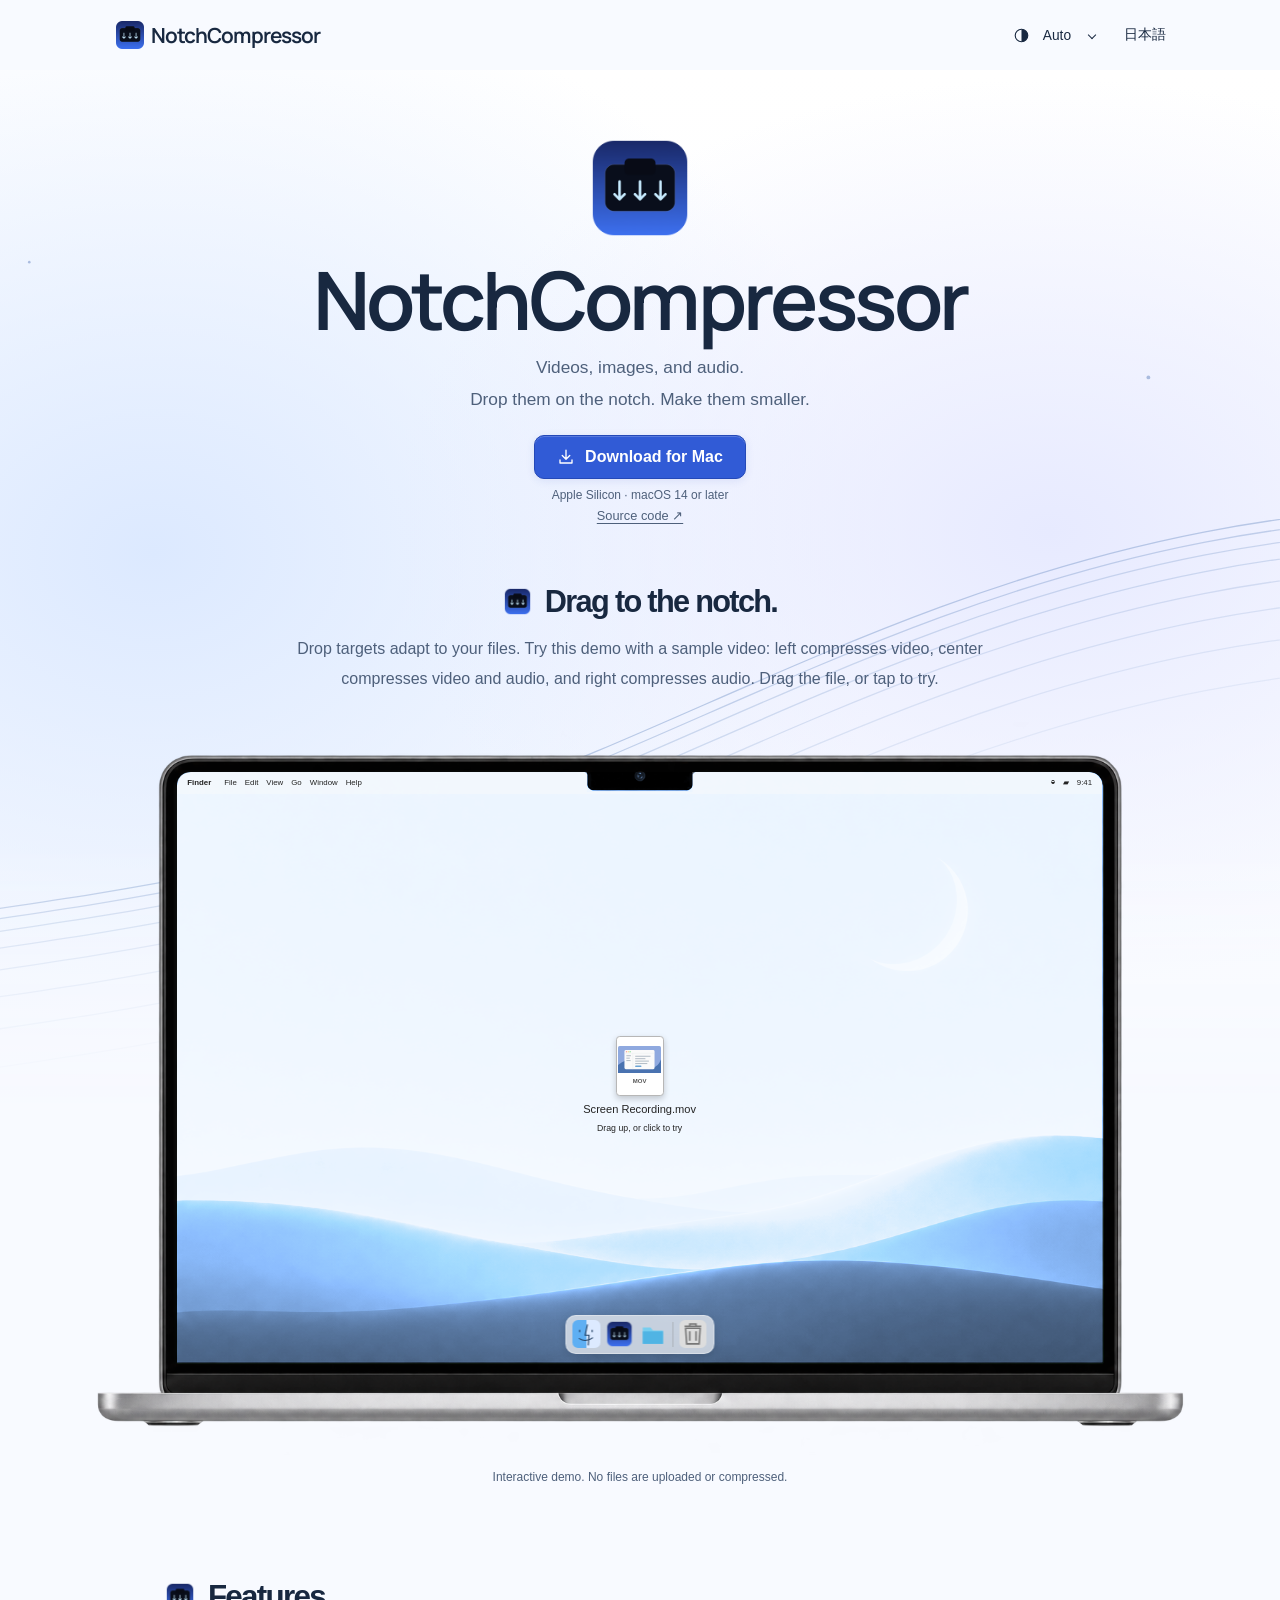
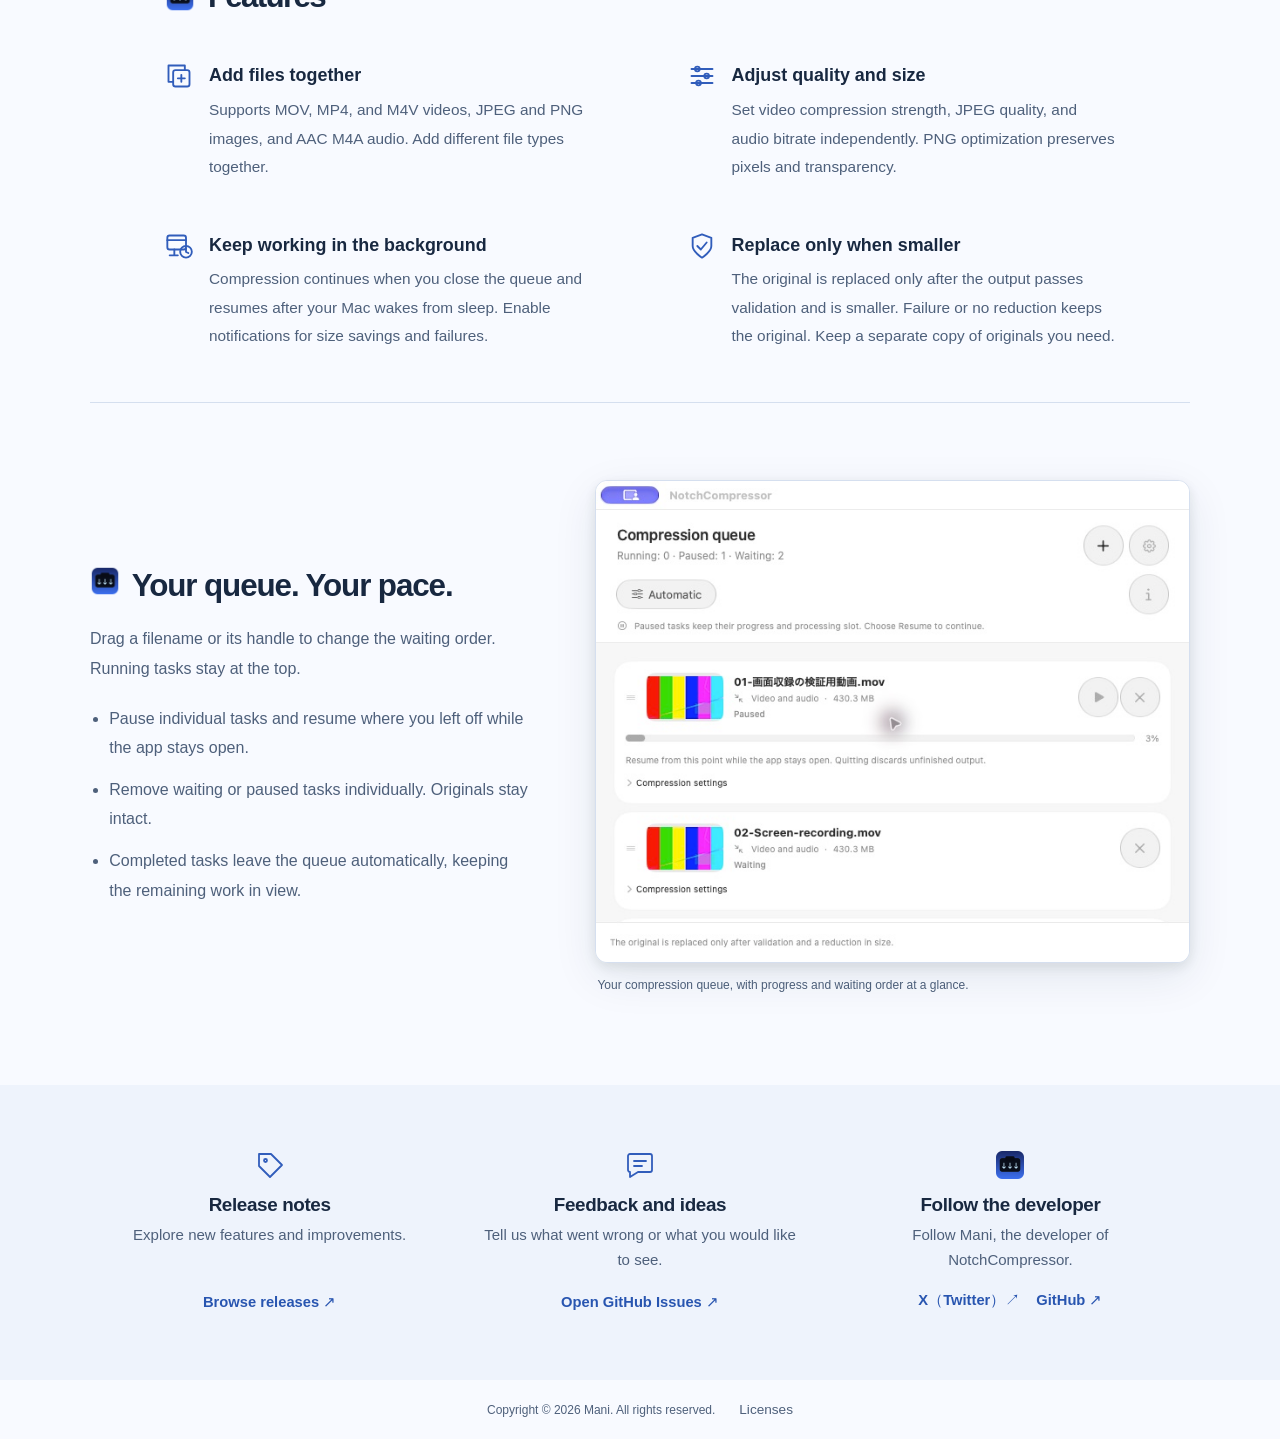
==== site/index.html @ c2d9a82d "site: switch Japanese and English within a single page" ====
<!DOCTYPE html>

<html lang="ja">
<head><meta charset="utf-8"/><meta content="width=device-width,initial-scale=1" name="viewport"/>
<title data-i18n="0">NotchCompressor — 動画も、画像も、音声も。ノッチから小さく。</title><meta content="動画・画像・音声をノッチへドロップして圧縮。MOV・MP4・M4V、JPEG・PNG、AAC音声のM4Aに対応するMacアプリ。" data-i18n="1" name="description"/>
<link href="https://mani1261790.github.io/NotchCompressor/" rel="canonical"/>
<meta content="website" property="og:type"/><meta content="NotchCompressor — 動画も、画像も、音声も。ノッチから小さく。" data-i18n="2" property="og:title"/><meta content="動画・画像・音声をノッチへドロップして圧縮。MOV・MP4・M4V、JPEG・PNG、AAC音声のM4Aに対応するMacアプリ。" data-i18n="3" property="og:description"/><meta content="https://mani1261790.github.io/NotchCompressor/" property="og:url"/><meta content="https://mani1261790.github.io/NotchCompressor/assets/icon.png" property="og:image"/><link href="sitemap.xml" rel="sitemap" type="application/xml"/><meta content="light dark" name="color-scheme"/>
<link href="assets/icon.png" rel="icon"/><link href="style.css?v=blue-theme-1" rel="stylesheet"/><script>try{const t=localStorage.getItem('notchcompressor-appearance');if(t==='light'||t==='dark')document.documentElement.dataset.theme=t}catch{}</script><script defer="" src="language.js?v=single-page-1"></script><script defer="" src="site.js?v=single-page-1"></script><link href="demo.css?v=blue-theme-1" rel="stylesheet"/></head>
<body><a class="skip" data-i18n="4" href="#main">本文へ</a>
<header><nav aria-label="メイン" data-i18n="5"><a class="brand" href="./"><img alt="" height="32" src="assets/icon.png" width="32"/>NotchCompressor</a><div class="nav-end"><label class="appearance"><svg aria-hidden="true" height="17" viewbox="0 0 20 20" width="17"><circle cx="10" cy="10" fill="none" r="7.4" stroke="currentColor" stroke-width="1.3"></circle><path d="M10 2.6a7.4 7.4 0 0 1 0 14.8z" fill="currentColor"></path></svg><span aria-hidden="true" class="appearance-value" hidden=""></span><select aria-label="ページの外観" data-i18n="6" id="appearance"><option data-i18n="7" value="auto">自動</option><option data-i18n="8" value="light">ライト</option><option data-i18n="9" value="dark">ダーク</option></select></label><button class="language" hidden="" lang="en" type="button">English</button></div></nav></header>
<main id="main">
<div aria-hidden="true" class="sky"><div class="orbit-lines"></div></div>
<section aria-labelledby="hero-title" class="hero">
<img alt="" class="appicon" height="96" src="assets/icon.png" width="96"/>
<h1 id="hero-title">NotchCompressor</h1>
<p class="intro" data-i18n="10">動画も、画像も、音声も。<br/>ノッチへドロップして、手軽に小さく。</p>
<a class="download" data-i18n="11" href="https://github.com/mani1261790/NotchCompressor/releases/download/v0.2.0/NotchCompressor-0.2.0-arm64-ja.dmg"><svg aria-hidden="true" fill="none" height="18" stroke="currentColor" stroke-linecap="round" stroke-linejoin="round" stroke-width="1.8" viewbox="0 0 24 24" width="18"><path d="M12 3v12m-5-5 5 5 5-5M4 16v4h16v-4"></path></svg><span data-i18n="12">Mac用にダウンロード</span></a>
<p class="spec" data-i18n="13">Apple Silicon · macOS 14以降</p>
<a class="source" data-i18n="14" href="https://github.com/mani1261790/NotchCompressor">ソースコード ↗</a>
</section>
<section aria-label="操作デモ" class="tour" data-i18n="15"><div class="demo-intro">
<article><h2 class="section-title" data-i18n="16">ノッチへドロップ。</h2><p data-i18n="17">ファイルの種類に合わせてドロップ領域が変わります。このデモではサンプル動画を使い、左で映像、中央で映像と音声、右で音声を圧縮します。ドラッグ、またはタップして試せます。</p></article>
</div><figure class="showcase">
<div class="machine">
<div aria-hidden="true" class="housing"><img alt="" class="device-frame" height="1024" src="assets/lunamo-laptop-light-v2.png" width="1536"/><div class="desktop"><div class="screen-slot"></div></div></div>
<div class="face"><div class="face-inset"><div class="screen"><div class="demo-screen" id="demo-screen">
<div class="demo-menubar"><span class="demo-menu-left"><b>Finder</b><span data-i18n="18">ファイル　編集　表示　移動　ウインドウ　ヘルプ</span></span><span>◒　▰　9:41</span></div>
<div class="demo-notch" id="demo-notch"><div aria-hidden="true" class="demo-camera"></div><div class="demo-zones" hidden=""><button aria-label="画質のみ" data-i18n="19" data-mode="video" type="button"><svg aria-hidden="true" fill="none" stroke="currentColor" stroke-linecap="round" stroke-linejoin="round" stroke-width="1.6" viewbox="0 0 24 24"><rect height="12" rx="3" width="12" x="3" y="6"></rect><path d="m15 10 6-3v10l-6-3z"></path></svg><b data-i18n="20">画質のみ</b><small data-i18n="21">音声はそのまま</small></button><button aria-label="画質＋音質" data-i18n="22" data-mode="both" type="button"><svg aria-hidden="true" fill="none" stroke="currentColor" stroke-linecap="round" stroke-linejoin="round" stroke-width="1.6" viewbox="0 0 24 24"><path d="m3 3 7 7m-5 0h5V5m11 16-7-7m0 5v-5h5"></path></svg><b data-i18n="23">画質＋音質</b><small data-i18n="24">映像と音声を圧縮</small></button><button aria-label="音質のみ" data-i18n="25" data-mode="audio" type="button"><svg aria-hidden="true" fill="none" stroke="currentColor" stroke-linecap="round" stroke-linejoin="round" stroke-width="1.6" viewbox="0 0 24 24"><path d="M3 10v4m4-8v12m5-16v20m5-16v12m4-8v4"></path></svg><b data-i18n="26">音質のみ</b><small data-i18n="27">映像はそのまま</small></button></div><p class="notch-hint" data-i18n="28">ドロップして圧縮・容量削減と検証に成功した場合に置き換え</p></div>
<div class="demo-workspace"><button aria-controls="demo-notch" aria-expanded="false" class="demo-file" draggable="true" type="button"><span aria-hidden="true" class="file-symbol"><img alt="" src="assets/demo-video.svg?v=blue-theme-1"/><span>MOV</span></span><span data-i18n="29">画面収録.mov</span><small data-i18n="30">上へドラッグ、またはクリック</small></button>
<div class="demo-queue" hidden=""><div class="demo-titlebar"><span aria-hidden="true" class="traffic-lights"><i></i><i></i><i></i></span><span>NotchCompressor</span></div>
<div class="demo-queue-heading"><div><strong data-i18n="31">圧縮キュー</strong><p class="demo-counts"></p></div><div class="demo-heading-actions"><button aria-label="デモをやり直す" class="demo-reset" data-i18n="32" title="デモをやり直す" type="button">＋</button><button aria-label="圧縮設定を表示" class="demo-gear" data-i18n="33" type="button"><svg aria-hidden="true" fill="none" stroke="currentColor" stroke-linecap="round" stroke-linejoin="round" stroke-width="1.6" viewbox="0 0 24 24"><path d="M18.929 9.130 L19.336 10.441 L21.408 10.678 L21.408 13.322 L19.336 13.559 L18.929 14.870 L18.290 16.085 L19.587 17.717 L17.717 19.587 L16.085 18.290 L14.870 18.929 L13.559 19.336 L13.322 21.408 L10.678 21.408 L10.441 19.336 L9.130 18.929 L7.915 18.290 L6.283 19.587 L4.413 17.717 L5.710 16.085 L5.071 14.870 L4.664 13.559 L2.592 13.322 L2.592 10.678 L4.664 10.441 L5.071 9.130 L5.710 7.915 L4.413 6.283 L6.283 4.413 L7.915 5.710 L9.130 5.071 L10.441 4.664 L10.678 2.592 L13.322 2.592 L13.559 4.664 L14.870 5.071 L16.085 5.710 L17.717 4.413 L19.587 6.283 L18.290 7.915 Z"></path><circle cx="12" cy="12" r="3.25"></circle></svg></button></div></div>
<div class="demo-toolbar"><span class="execution-label" data-i18n="34"><svg aria-hidden="true" fill="none" stroke="currentColor" stroke-linecap="round" stroke-linejoin="round" stroke-width="1.6" viewbox="0 0 24 24"><path d="M3 6h18M3 12h18M3 18h18"></path><circle cx="8" cy="6" r="2"></circle><circle cx="16" cy="12" r="2"></circle><circle cx="9" cy="18" r="2"></circle></svg>自動</span><span class="demo-badge" data-i18n="35">操作デモ</span></div>
<div class="demo-list"><div class="demo-card"><div class="demo-job"><span aria-hidden="true" class="demo-pin">⌖</span><img alt="" src="assets/demo-video.svg?v=blue-theme-1"/><div><b data-i18n="36">画面収録.mov</b><span class="demo-mode"></span><span class="demo-phase"></span></div><button aria-label="一時停止" class="demo-pause" data-i18n="37" type="button">Ⅱ</button><button aria-label="タスクを外す" class="demo-remove" data-i18n="38" hidden="" type="button">×</button></div>
<div class="demo-progress"><progress aria-label="圧縮の進捗（デモ）" data-i18n="39" max="100" value="0"></progress><span aria-hidden="true" class="demo-percent"></span></div><p class="demo-paused-hint" data-i18n="40" hidden="">アプリを開いたままなら、途中から再開できます。</p>
<details class="demo-settings"><summary data-i18n="41">圧縮設定</summary><p data-i18n="42">標準 · 映像 HEVC · 音声 AAC</p></details></div>
<div class="demo-empty" hidden=""><svg aria-hidden="true" fill="none" stroke="currentColor" stroke-linecap="round" stroke-linejoin="round" stroke-width="1.6" viewbox="0 0 24 24"><path d="M12 2v13m-5-5 5 5 5-5M3 16v5h18v-5"></path></svg><strong data-i18n="43">ファイルを追加してください</strong><span data-i18n="44">完了したタスクはキューから消えます。</span></div></div>
<div class="demo-status"><span aria-live="polite" class="demo-state" role="status"></span></div><p class="demo-footer" data-i18n="45">容量が減り、検証に成功した場合だけ元ファイルを置き換えます。</p></div></div>
<div aria-hidden="true" class="demo-dock"><span class="finder-icon"><svg fill="none" stroke="#254467" stroke-width="1.4" viewbox="0 0 32 32"><path d="M8 10v3m16-3v3M7 21q9 6 18-1M18 3l-3 14h5l-1 13"></path></svg></span><img alt="" src="assets/icon.png"/><span class="folder-icon"><svg viewbox="0 0 32 32"><path d="M3 7h10l3 4h13v17H3Z" fill="#77ceef"></path><path d="M3 12h26v16H3z" fill="#50b4e4"></path></svg></span><i></i><span class="trash-icon"><svg fill="none" stroke="#777" stroke-width="1.5" viewbox="0 0 24 24"><path d="M5 6h14l-1 15H6zM4 4h16M9 4V2h6v2m-6 5v9m6-9v9"></path></svg></span></div></div></div></div></div>
</div>
<figcaption class="demo-caption" data-i18n="46">操作デモです。ファイルの送信・圧縮は行いません。</figcaption></figure>
</section>
<section aria-labelledby="features-title" class="features"><h2 class="section-title" data-i18n="47" id="features-title">主な機能</h2><div class="feature-list"><article><svg aria-hidden="true" height="28" viewbox="0 0 24 24" width="28"><rect height="14" rx="2" width="14" x="7" y="7"></rect><path d="M17 7V3H3v14h4m7-6v6m-3-3h6"></path></svg><h3 data-i18n="48">まとめて追加</h3><p data-i18n="49">MOV・MP4・M4Vの動画、JPEG・PNGの画像、AAC音声のM4Aに対応。種類の異なるファイルもまとめて追加できます。</p></article><article><svg aria-hidden="true" fill="none" stroke="currentColor" stroke-linecap="round" stroke-linejoin="round" stroke-width="1.6" viewbox="0 0 24 24"><path d="M3 6h18M3 12h18M3 18h18"></path><circle cx="8" cy="6" r="2"></circle><circle cx="16" cy="12" r="2"></circle><circle cx="9" cy="18" r="2"></circle></svg><h3 data-i18n="50">品質と容量を調整</h3><p data-i18n="51">動画の圧縮強度、JPEGの品質、音声のビットレートをそれぞれ設定。PNGは画素や透過を保って最適化します。</p></article><article><svg aria-hidden="true" height="28" viewbox="0 0 24 24" width="28"><rect height="12" rx="2" width="16" x="2" y="3"></rect><path d="M2 7h16M8 15v5m-4 0h7"></path><circle cx="18" cy="17" r="5"></circle><path d="M18 14v3l2 1"></path></svg><h3 data-i18n="52">バックグラウンドで継続</h3><p data-i18n="53">キューを閉じても圧縮は続きます。Macがスリープした場合は、復帰後に再開。通知を有効にすると、完了時の容量差や失敗を知らせます。</p></article><article><svg aria-hidden="true" fill="none" stroke="currentColor" stroke-linecap="round" stroke-linejoin="round" stroke-width="1.6" viewbox="0 0 24 24"><path d="m12 2 8 3v7c0 5-8 10-8 10S4 17 4 12V5z"></path><path d="m8 12 3 3 5-6"></path></svg><h3 data-i18n="54">小さくできたときだけ置き換え</h3><p data-i18n="55">圧縮結果を検証し、容量が減った場合だけ元ファイルを置き換えます。失敗や削減なしなら原本を保持。必要な原本は別に保存してください。</p></article></div></section>
<section aria-labelledby="queue-title" class="editor queue-section"><div><h2 class="section-title" data-i18n="56" id="queue-title">順番も、一時停止も。</h2><p data-i18n="57">ファイル名や左のハンドルをドラッグして、待ち順を変更。処理中のファイルは先頭に固定されます。</p><ul><li data-i18n="58">タスクごとに一時停止。アプリを開いたままなら、続きから再開できます。</li><li data-i18n="59">待機中・停止中のタスクは個別に外せます。元ファイルは残ります。</li><li data-i18n="60">完了したタスクは自動で消え、これからの作業だけが並びます。</li></ul></div><figure class="setting queue-shot"><a href="assets/queue-window.png" rel="noopener" target="_blank"><img alt="圧縮キューの実画面。一時停止した動画の進捗、待機中の動画、個別の再開・削除ボタン。" data-i18n="61" height="552" loading="lazy" src="assets/queue-window.png" width="680"/></a><figcaption data-i18n="62">圧縮キュー。進み具合と待ち順をひと目で確認できます。</figcaption></figure></section>
<section aria-label="リリース・フィードバック・開発者" class="project-links" data-i18n="63">
<div class="project-links-inner">
<article>
<svg aria-hidden="true" viewbox="0 0 32 32"><path d="M5 5h12l11 11-12 12L5 17Z"></path><circle cx="11.5" cy="11.5" r="1.5"></circle></svg>
<h2 data-i18n="64">リリース情報</h2><p data-i18n="65">新機能や改善点をまとめています。</p>
<a data-i18n="66" href="https://github.com/mani1261790/NotchCompressor/releases">リリース履歴を見る ↗</a>
</article>
<article>
<svg aria-hidden="true" viewbox="0 0 32 32"><path d="M6 5h20a2 2 0 0 1 2 2v14a2 2 0 0 1-2 2H14l-8 5v-5a2 2 0 0 1-2-2V7a2 2 0 0 1 2-2Z"></path><path d="M10 12h12m-12 5h8"></path></svg>
<h2 data-i18n="67">不具合・機能の要望</h2><p data-i18n="68">困ったことや、欲しい機能を教えてください。</p>
<a data-i18n="69" href="https://github.com/mani1261790/NotchCompressor/issues">GitHub Issuesで報告する ↗</a>
</article>
<article>
<img alt="" height="32" src="assets/icon.png" width="32"/>
<h2 data-i18n="70">開発者をフォロー</h2><p data-i18n="71">NotchCompressorを作っているManiのアカウントです。</p>
<div class="profile-links"><a href="https://x.com/mani124124">X（Twitter）↗</a><a href="https://github.com/mani1261790">GitHub ↗</a></div>
</article>
</div>
</section>
</main>
<footer class="copyright"><small>Copyright © 2026 Mani. All rights reserved.</small><a data-i18n="72" href="licenses/">ライセンス</a></footer>
<script id="english-copy" type="application/json">[{"id": "0", "texts": [[0, "NotchCompressor — Videos, images, and audio. Smaller, from your notch."]], "attributes": {}}, {"id": "1", "texts": [], "attributes": {"content": "Compress videos, images, and audio from your Mac’s notch. Supports MOV, MP4, M4V, JPEG, PNG, and AAC M4A files."}}, {"id": "2", "texts": [], "attributes": {"content": "NotchCompressor — Videos, images, and audio. Smaller, from your notch."}}, {"id": "3", "texts": [], "attributes": {"content": "Compress videos, images, and audio from your Mac’s notch. Supports MOV, MP4, M4V, JPEG, PNG, and AAC M4A files."}}, {"id": "4", "texts": [[0, "Skip to content"]], "attributes": {}}, {"id": "5", "texts": [], "attributes": {"aria-label": "Main navigation"}}, {"id": "6", "texts": [], "attributes": {"aria-label": "Page appearance"}}, {"id": "7", "texts": [[0, "Auto"]], "attributes": {}}, {"id": "8", "texts": [[0, "Light"]], "attributes": {}}, {"id": "9", "texts": [[0, "Dark"]], "attributes": {}}, {"id": "10", "texts": [[0, "Videos, images, and audio."], [2, "Drop them on the notch. Make them smaller."]], "attributes": {}}, {"id": "11", "texts": [], "attributes": {"href": "https://github.com/mani1261790/NotchCompressor/releases/download/v0.2.0/NotchCompressor-0.2.0-arm64-en.dmg"}}, {"id": "12", "texts": [[0, "Download for Mac"]], "attributes": {}}, {"id": "13", "texts": [[0, "Apple Silicon · macOS 14 or later"]], "attributes": {}}, {"id": "14", "texts": [[0, "Source code ↗"]], "attributes": {}}, {"id": "15", "texts": [], "attributes": {"aria-label": "Interactive demo"}}, {"id": "16", "texts": [[0, "Drag to the notch."]], "attributes": {}}, {"id": "17", "texts": [[0, "Drop targets adapt to your files. Try this demo with a sample video: left compresses video, center compresses video and audio, and right compresses audio. Drag the file, or tap to try."]], "attributes": {}}, {"id": "18", "texts": [[0, "File　Edit　View　Go　Window　Help"]], "attributes": {}}, {"id": "19", "texts": [], "attributes": {"aria-label": "Video only"}}, {"id": "20", "texts": [[0, "Video only"]], "attributes": {}}, {"id": "21", "texts": [[0, "Keep audio"]], "attributes": {}}, {"id": "22", "texts": [], "attributes": {"aria-label": "Video and audio"}}, {"id": "23", "texts": [[0, "Video and audio"]], "attributes": {}}, {"id": "24", "texts": [[0, "Compress both"]], "attributes": {}}, {"id": "25", "texts": [], "attributes": {"aria-label": "Audio only"}}, {"id": "26", "texts": [[0, "Audio only"]], "attributes": {}}, {"id": "27", "texts": [[0, "Keep video"]], "attributes": {}}, {"id": "28", "texts": [[0, "Drop to compress · Replace only if smaller and validated"]], "attributes": {}}, {"id": "29", "texts": [[0, "Screen Recording.mov"]], "attributes": {}}, {"id": "30", "texts": [[0, "Drag up, or click to try"]], "attributes": {}}, {"id": "31", "texts": [[0, "Compression queue"]], "attributes": {}}, {"id": "32", "texts": [], "attributes": {"aria-label": "Restart demo", "title": "Restart demo"}}, {"id": "33", "texts": [], "attributes": {"aria-label": "Show compression settings"}}, {"id": "34", "texts": [[1, "Automatic"]], "attributes": {}}, {"id": "35", "texts": [[0, "Interactive demo"]], "attributes": {}}, {"id": "36", "texts": [[0, "Screen Recording.mov"]], "attributes": {}}, {"id": "37", "texts": [], "attributes": {"aria-label": "Pause"}}, {"id": "38", "texts": [], "attributes": {"aria-label": "Remove task"}}, {"id": "39", "texts": [], "attributes": {"aria-label": "Compression progress (demo)"}}, {"id": "40", "texts": [[0, "Resume from this point while the app stays open."]], "attributes": {}}, {"id": "41", "texts": [[0, "Compression settings"]], "attributes": {}}, {"id": "42", "texts": [[0, "Balanced · HEVC video · AAC audio"]], "attributes": {}}, {"id": "43", "texts": [[0, "Add files to get started"]], "attributes": {}}, {"id": "44", "texts": [[0, "Completed tasks leave the queue automatically."]], "attributes": {}}, {"id": "45", "texts": [[0, "The original is replaced only after validation and a reduction in size."]], "attributes": {}}, {"id": "46", "texts": [[0, "Interactive demo. No files are uploaded or compressed."]], "attributes": {}}, {"id": "47", "texts": [[0, "Features"]], "attributes": {}}, {"id": "48", "texts": [[0, "Add files together"]], "attributes": {}}, {"id": "49", "texts": [[0, "Supports MOV, MP4, and M4V videos, JPEG and PNG images, and AAC M4A audio. Add different file types together."]], "attributes": {}}, {"id": "50", "texts": [[0, "Adjust quality and size"]], "attributes": {}}, {"id": "51", "texts": [[0, "Set video compression strength, JPEG quality, and audio bitrate independently. PNG optimization preserves pixels and transparency."]], "attributes": {}}, {"id": "52", "texts": [[0, "Keep working in the background"]], "attributes": {}}, {"id": "53", "texts": [[0, "Compression continues when you close the queue and resumes after your Mac wakes from sleep. Enable notifications for size savings and failures."]], "attributes": {}}, {"id": "54", "texts": [[0, "Replace only when smaller"]], "attributes": {}}, {"id": "55", "texts": [[0, "The original is replaced only after the output passes validation and is smaller. Failure or no reduction keeps the original. Keep a separate copy of originals you need."]], "attributes": {}}, {"id": "56", "texts": [[0, "Your queue. Your pace."]], "attributes": {}}, {"id": "57", "texts": [[0, "Drag a filename or its handle to change the waiting order. Running tasks stay at the top."]], "attributes": {}}, {"id": "58", "texts": [[0, "Pause individual tasks and resume where you left off while the app stays open."]], "attributes": {}}, {"id": "59", "texts": [[0, "Remove waiting or paused tasks individually. Originals stay intact."]], "attributes": {}}, {"id": "60", "texts": [[0, "Completed tasks leave the queue automatically, keeping the remaining work in view."]], "attributes": {}}, {"id": "61", "texts": [], "attributes": {"alt": "Compression queue showing a paused video, progress, waiting videos, and individual resume and remove controls."}}, {"id": "62", "texts": [[0, "Your compression queue, with progress and waiting order at a glance."]], "attributes": {}}, {"id": "63", "texts": [], "attributes": {"aria-label": "Releases, feedback, and developer"}}, {"id": "64", "texts": [[0, "Release notes"]], "attributes": {}}, {"id": "65", "texts": [[0, "Explore new features and improvements."]], "attributes": {}}, {"id": "66", "texts": [[0, "Browse releases ↗"]], "attributes": {}}, {"id": "67", "texts": [[0, "Feedback and ideas"]], "attributes": {}}, {"id": "68", "texts": [[0, "Tell us what went wrong or what you would like to see."]], "attributes": {}}, {"id": "69", "texts": [[0, "Open GitHub Issues ↗"]], "attributes": {}}, {"id": "70", "texts": [[0, "Follow the developer"]], "attributes": {}}, {"id": "71", "texts": [[0, "Follow Mani, the developer of NotchCompressor."]], "attributes": {}}, {"id": "72", "texts": [[0, "Licenses"]], "attributes": {}}]</script></body></html>
---- site/style.css ----
:root {
  color-scheme: light dark;
  --page: light-dark(#fafbf9,#111615);
  --ink: light-dark(#1b2421,#edf2ee);
  --muted: light-dark(#535e59,#b4bdb8);
  --line: light-dark(#d9ded9,#37413c);
  --accent: light-dark(#1d4c3e,#bbe2c5);
  font-family: -apple-system,BlinkMacSystemFont,"Hiragino Sans",sans-serif;
  color:var(--ink);background:var(--page);font-synthesis:none;
}
*{box-sizing:border-box}body,h1,h2,p,figure,fieldset{margin:0}a{color:inherit;text-underline-offset:.25em}a:focus-visible,button:focus-visible,label:has(input:focus-visible){outline:3px solid #548cff;outline-offset:4px}
header{border-bottom:1px solid var(--line)}nav,footer{max-width:1180px;margin:auto;display:flex;align-items:center;justify-content:space-between;padding:13px 5%;gap:24px}nav a,footer a{font-size:.85rem;text-decoration:none}nav a:hover,footer a:hover{text-decoration:underline}.brand{display:flex;align-items:center;gap:5px;font-size:1.3rem;font-weight:660;letter-spacing:-.05em}
.hero{text-align:center;padding:clamp(26px,4.2vw,64px) 5% 34px}.appicon{display:block;width:clamp(68px,6vw,88px);height:auto;margin:0 auto 13px}
h1,h2{font-feature-settings:"palt";letter-spacing:-.055em;line-height:1.22;font-weight:680;text-wrap:balance}
h1{font-size:clamp(2.6rem,5.25vw,5.2rem)}.intro,.editor p,.native p,footer p{color:var(--muted);line-height:1.85}.intro{margin:15px auto 19px;font-size:clamp(.92rem,1.35vw,1.12rem)}
.download{display:inline-flex;align-items:center;gap:10px;border-radius:30px;background:var(--accent);color:var(--page);text-decoration:none;font-weight:610;padding:12px 22px}.download:hover{filter:brightness(1.13)}.spec{color:var(--muted);margin-top:9px;font-size:.75rem}.spec span{padding:0 .3em}
.showcase{width:min(1160px,92%);margin:auto}.desktop{position:relative;isolation:isolate;overflow:hidden;border-radius:20px;padding:clamp(32px,4.5vw,72px) 7.5% 4.5%;background:linear-gradient(167deg,#a5c7ca 1%,#e3dfc3 54%,#a9bdad 91%)}.desktop:before{content:"";position:absolute;z-index:-2;right:6%;top:2%;width:clamp(64px,10vw,155px);aspect-ratio:1;border-radius:50%;background:#fff6cd;box-shadow:0 0 65px #ffedbd99}.desktop:after{content:"";position:absolute;z-index:-1;inset:0;background:url(assets/hills.svg) center/100% 100%}.desktop.night{background:linear-gradient(164deg,#1c3042,#4a6575 52%,#859998)}.night:before{background:#dfeada;box-shadow:0 0 45px #e8eee247}
.screen{display:block}.screen img{display:block;width:100%;height:auto}
.showcase>figcaption,.setting figcaption{display:flex;align-items:center;justify-content:space-between;gap:15px;padding:13px 2px;color:var(--muted);font-size:.82rem}.showcase strong{font-weight:620;color:var(--ink);margin-right:12px}.controls{display:flex;gap:8px;align-items:center}.controls[hidden]{display:none}.controls button,fieldset{border:1px solid var(--line);border-radius:8px;color:var(--ink);background:transparent}.controls button,label{font:inherit;cursor:pointer}.controls button{display:flex;gap:5px;align-items:center;padding:7px 9px}.controls button[aria-pressed=true]{background:light-dark(#e8efe9,#25382e)}fieldset{padding:3px;display:flex}legend,input{position:absolute;clip-path:inset(50%);width:1px;height:1px;overflow:hidden}label{padding:4px 9px;border-radius:5px}fieldset label:has(:checked){background:var(--ink);color:var(--page)}
.editor,.native{width:min(950px,88%);margin:auto;display:grid;align-items:center;grid-template-columns:.95fr 1.05fr;gap:9%;padding:clamp(58px,7vw,100px) 0}.editor h2,.native h2{font-size:clamp(2rem,3.5vw,3.35rem)}.editor p{margin-top:19px}kbd{font:500 .8em ui-monospace,monospace;color:var(--ink);border:1px solid var(--line);border-bottom-width:2px;border-radius:4px;padding:1px 4px;white-space:nowrap}.setting img{display:block;width:100%;height:auto}.setting figcaption{font-size:.75rem}.native{border-top:1px solid var(--line)}.native p+p{margin-top:1em}footer{border-top:1px solid var(--line);padding-top:25px;padding-bottom:28px}footer p{font-size:.8rem}footer a{flex:none}
@media(max-width:700px){.hero{padding:34px 5% 26px}h1{font-size:clamp(2.05rem,7.5vw,3.2rem)}.intro{max-width:31em}.intro br{display:none}.showcase{width:94%}.desktop{border-radius:13px;padding:25px 3% 17px}.showcase>figcaption{flex-wrap:wrap;gap:8px}.editor,.native{grid-template-columns:1fr;gap:26px;padding:46px 0}.editor h2 br{display:none}.setting{width:min(100%,460px)}footer{align-items:start}}@media(max-width:430px){.showcase>figcaption{align-items:start;flex-direction:column}.hero .intro{font-size:.92rem}.controls{align-self:flex-end}.controls button,label{min-height:36px;display:inline-flex;align-items:center}}

/* The page stays in Lunamo's paper-white palette; the native preview can switch appearance. */
:root{color-scheme:light;--page:#fcfdfa;--ink:#22312a;--muted:#506159;--line:#dce2dc;--accent:#dceab5}
body{background:linear-gradient(180deg,#fff 0,#fcfdf9 28%,#f7faf4 64%,#fff 92%)}
header{background:rgba(253,255,251,.87);backdrop-filter:blur(14px);border-color:#e8ece7}
h1{font-size:clamp(3.3rem,6.3vw,6rem);letter-spacing:-.065em;line-height:1.07}
.hero{padding-top:clamp(26px,3vw,48px);padding-bottom:clamp(23px,3vw,44px)}
.hero .intro{margin-top:10px}.appicon{width:clamp(64px,5vw,78px);margin-bottom:8px}
.download{background:light-dark(#315bd6,#a9c2ff);color:light-dark(#fff,#101d3a);border:1px solid light-dark(#2449b8,#c3d4ff);border-radius:10px;box-shadow:inset 0 1px 0 #ffffff30,0 2px 8px #2449b81a}.download:hover{background:light-dark(#244cbe,#bed1ff);filter:none}
.showcase{width:min(1100px,96%)}
.machine{position:relative;padding-bottom:1%;isolation:isolate}
.machine:after{content:"";position:absolute;z-index:-1;inset:auto 8% -.1%;height:2%;border-radius:50%;background:#283b2f50;filter:blur(6px)}
.lid{width:86%;margin:auto;padding:clamp(4px,.7vw,10px) clamp(4px,.65vw,9px) clamp(6px,1vw,15px);border:1px solid #77807c;border-radius:clamp(9px,1.9vw,24px) clamp(9px,1.9vw,24px) 4px 4px;background:#151817;box-shadow:inset 0 0 0 1px #c5cac7,inset 0 0 0 3px #343936;position:relative}
.desktop{padding:3.8% 4% 3%;border-radius:clamp(3px,.9vw,12px);background:linear-gradient(145deg,#a4c7b2,#eaf0cd 63%,#c4d6c0)}
.desktop:before{width:12%;right:2%;top:3%;background:#eff5bf}
.base{position:relative;width:100%;height:clamp(8px,1.35vw,17px);margin-top:-1px;border-radius:2px 2px 4% 4% / 2px 2px 80% 80%;background:linear-gradient(90deg,#8f9994,#e5e9e6 2%,#b6bcb9 8%,#e0e4e1 40%,#d4dad6 70%,#a2ada6 97%,#dbe0dc 99%,#88928b);box-shadow:inset 0 -3px 3px #52625b60}
.base:after{content:"";display:block;margin:auto;width:14%;height:45%;background:linear-gradient(90deg,#909b94,#b3bab4 12% 88%,#87928a);border-radius:0 0 8px 8px}
.screen{position:relative}
.showcase>figcaption{justify-content:center;padding-top:12px}
.controls{align-self:auto;color:#36463c}.controls button[aria-pressed=true]{background:#ebf1e6}.controls button,fieldset{background:#ffffffa8;border-color:#d3dbd4}fieldset label:has(:checked){background:#e2eacb;color:#27362a;box-shadow:0 1px 2px #35433226}
.editor,.native{padding:clamp(40px,6vw,80px) 0}.editor h2,.native h2{font-size:clamp(1.45rem,2.45vw,2.35rem);letter-spacing:-.035em;display:flex;align-items:baseline;gap:.38em}

.native{gap:7%;grid-template-columns:1fr 1fr}
@media(max-width:700px){.native{grid-template-columns:1fr}.controls{align-self:center}.showcase>figcaption{align-items:center}.lid{width:90%}.desktop{padding:4% 2% 2%}.hero .intro{max-width:25em}.hero .intro br{display:block}}
@media(prefers-reduced-transparency:reduce){header{background:#fff;backdrop-filter:none}}

@font-face{font-family:LunamoManrope;src:url(assets/fonts/manrope-wordmark.woff) format("woff");font-style:normal;font-weight:200 800;font-display:swap}
h1,.brand,footer strong{font-family:LunamoManrope,"Avenir Next",sans-serif;font-weight:640;letter-spacing:-.045em}
body{font-family:-apple-system,BlinkMacSystemFont,"Hiragino Sans","Yu Gothic",Meiryo,sans-serif}
.footer-links,.author{display:flex;flex-wrap:wrap;align-items:center;gap:16px}.footer-links{align-items:flex-end;flex-direction:column;gap:9px}.author{font-size:.85rem}.author span{color:var(--muted)}.author a{text-decoration:underline;text-decoration-color:#aab9aa}
@media(max-width:700px){footer{flex-direction:column;gap:14px}.footer-links{align-items:flex-start}.author{gap:14px}}

header{position:sticky;top:0;z-index:4}
header .brand img{width:32px;height:32px}.hero .appicon{width:clamp(76px,8.7vw,108px);margin-bottom:14px}
.hero{padding-top:clamp(32px,4.3vw,64px);padding-bottom:clamp(24px,3vw,42px)}
.showcase{position:relative;isolation:isolate}
.showcase:before{content:"";position:absolute;z-index:-1;pointer-events:none;inset:-7% 0 15%;background:radial-gradient(ellipse at 30% 40%,#dbeddb80,transparent 56%),radial-gradient(ellipse at 72% 32%,#edf1c4a1,transparent 55%)}
.machine{--lid-width:86%;--rim-x:clamp(4px,.65vw,9px);--rim-top:clamp(4px,.7vw,10px);--pane-x:4%;--pane-top:3.8%;--rim-radius:clamp(9px,1.9vw,24px)}
.lid,.face{box-sizing:border-box;width:var(--lid-width);padding:var(--rim-top) var(--rim-x) 0;margin-inline:auto;border:1px solid transparent}
.lid{border-color:#77807c;border-radius:var(--rim-radius) var(--rim-radius) 4px 4px;padding-bottom:clamp(6px,1vw,15px)}
.desktop,.face-inset{padding:var(--pane-top) var(--pane-x) 3%}
.desktop{border-radius:max(2px,calc(var(--rim-radius) - var(--rim-x))) max(2px,calc(var(--rim-radius) - var(--rim-x))) 2px 2px}
.screen-slot{aspect-ratio:1100 / 680}

.face{position:absolute;inset:0 0 auto;pointer-events:none}.screen{filter:drop-shadow(0 8px 12px #253a342e)}
.setting img{filter:drop-shadow(0 4px 6px #26392b1a)}
@media(max-width:700px){.machine{--lid-width:90%;--pane-top:4%;--pane-x:2%}.hero .appicon{width:75px}}

/* Page appearance follows the system unless the reader explicitly selects one. */
:root{color-scheme:light dark;--page:light-dark(#f8faff,#0c1220);--ink:light-dark(#182840,#eef3ff);--muted:light-dark(#4e607b,#b2bfd7);--line:light-dark(#d5dfef,#2c3b56);--paper:light-dark(#fff,#0c1220);--haze:light-dark(#dce9ff,#192d50);--glow:light-dark(#e7eaff,#242c52);--nav:light-dark(#f8faffec,#0e1728ec);--control:light-dark(#ffffffde,#1a2942);--selected:light-dark(#dce7ff,#294575);--river:light-dark(#b9cff58c,#547ab566)}
:root[data-theme=light]{color-scheme:light}:root[data-theme=dark]{color-scheme:dark}
body{background:var(--page)}header{border-color:var(--line);background:var(--nav)}
.nav-end{display:flex;align-items:center;gap:clamp(12px,2.5vw,28px)}.appearance{display:flex;align-items:center;gap:3px;padding:2px;color:var(--ink)}
.appearance select{color:inherit;font:inherit;font-size:.82rem;min-height:32px;border:none;background:transparent;cursor:pointer}.appearance select option{color:var(--ink);background:var(--paper)}
main{position:relative;isolation:isolate}.sky{position:absolute;z-index:-2;inset:0 0 auto;height:clamp(680px,82vw,1150px);overflow:hidden;pointer-events:none;background:radial-gradient(ellipse 54% 45% at 82% 44%,var(--glow) 0,transparent 96%),radial-gradient(ellipse 64% 60% at 12% 46%,var(--haze),transparent 91%),linear-gradient(var(--paper),var(--page));mask-image:linear-gradient(#000 0 74%,transparent)}
.orbit-lines{position:absolute;inset:0;background:url(assets/lunar-horizon.svg?v=blue-theme-1) center top/cover no-repeat;opacity:.69}
.showcase:before{display:none}.screen-slot{aspect-ratio:16/10}.showcase{margin:0;width:100%}.hero{padding-block:clamp(42px,5vw,78px) clamp(36px,4.2vw,62px)}
.tour{max-width:1550px;width:94%;margin:auto}
.scenes{max-width:65ch;margin:16px auto 0;color:var(--ink)}.scenes article{padding:16px 0}.scenes h2{font-size:clamp(1.4rem,2.4vw,2.2rem)}.scenes p{color:var(--muted);margin-top:.7em;line-height:1.85}
.showcase .switcher{display:flex;justify-content:center;gap:2px;padding:3px;margin:8px auto;width:max-content;background:var(--control);border:1px solid var(--line);border-radius:10px}.showcase .switcher[hidden]{display:none}.switcher button{border:0;border-radius:7px;padding:7px 12px;background:transparent;color:var(--muted);cursor:pointer;font:550 .8rem/1.3 system-ui}.switcher button[aria-pressed=true]{background:var(--selected);color:var(--ink)}
.tour:not(.following):has(.switcher:not([hidden])) .scenes article:not(.current){display:none}
@media(min-width:960px) and (min-height:630px) and (prefers-reduced-motion:no-preference){
  .tour.following{height:var(--tour-height,auto);grid-template-rows:minmax(0,1fr)}
  .following .showcase{position:sticky;top:var(--preview-pin-top,clamp(78px,13vh,126px));max-width:calc((100svh - 164px) * 1.79);justify-self:start}
  .following .scenes{margin:0;padding:10vh 0 0}
  .tour.following .scenes article:not(.current),.tour.following .scenes article.current{display:flex;flex-direction:column;justify-content:center;min-height:52vh}
}
.editor{border-top:1px solid var(--line);margin-top:clamp(26px,4vw,64px)}
@media(max-width:959px),(max-height:629px),(prefers-reduced-motion:reduce){
  .tour{max-width:1000px}.scenes{width:89%;min-height:6.8rem}.scenes article.current{display:block}.scenes h2{font-size:1.35rem}
}
@media(max-width:700px){.sky{height:660px}.orbit-lines{background-size:auto 100%}.hero{padding:32px 6%}.switcher button{min-height:36px}.tour{width:96%}}
@media(prefers-reduced-transparency:reduce){header,.showcase .switcher{background:var(--paper);backdrop-filter:none}}

.showcase .switcher{flex-direction:row;align-items:center;flex-wrap:nowrap}
@media(max-width:700px){.switcher button{min-height:42px}.appearance select{min-height:42px}}

/* One mark, taken from the two production Icon Composer layers. */
.section-title{display:flex;align-items:center;gap:.42em}
.section-title::before{content:"";display:block;width:.95em;height:.95em;flex:0 0 .95em;background:url(assets/icon.png) center/contain no-repeat}
header{border:0}
.appearance,.appearance select{border:0;border-radius:0;box-shadow:none;background:transparent}
.appearance select{appearance:none;-webkit-appearance:none;padding:0 14px 0 1px;min-height:44px;font:inherit;font-size:.86rem}
.appearance{position:relative;padding:0}.appearance::after{content:"";pointer-events:none;position:absolute;right:1px;top:calc(50% - 3px);width:5px;height:5px;border:solid currentColor;border-width:0 1px 1px 0;transform:rotate(45deg)}
/* Keep the system picker and its keyboard behavior. Draw its closed label ourselves. */
.appearance:has(.appearance-value:not([hidden])){padding-right:15px;min-height:44px;white-space:nowrap}
.appearance-value{font-size:.86rem;inline-size:3.5em;text-align:center}
.appearance:has(.appearance-value:not([hidden])) select{position:absolute;inset:0;width:100%;height:100%;margin:0;opacity:0}
.appearance select:focus{outline:none}
.appearance:has(select:focus-visible) .appearance-value{text-decoration:underline;text-decoration-thickness:2px;text-underline-offset:.3em}
.appearance:has(.appearance-value[hidden]) select:focus-visible{text-decoration:underline}
header .language{white-space:nowrap;display:inline-flex;align-items:center;min-height:44px}
.hero .source{display:inline-block;padding:6px;color:var(--muted);font-size:.8rem;text-decoration:underline;text-underline-offset:.2em}.hero .source:hover{color:var(--ink)}
@media(max-width:480px){header nav{gap:8px;padding-inline:12px}.nav-end{gap:10px}header .brand{font-size:1.15rem}header .brand img{width:28px;height:28px}}
.showcase .switcher{border:0;background:transparent}
.features{width:min(950px,88%);margin:0 auto;padding:clamp(50px,7vw,95px) 0 0}
.features h2{font-size:clamp(1.45rem,2.45vw,2.35rem)}
.feature-list{display:grid;grid-template-columns:1fr 1fr;column-gap:10%;row-gap:clamp(28px,4vw,50px);margin-top:clamp(24px,3.6vw,48px)}
.feature-list article{display:grid;grid-template-columns:28px 1fr;gap:7px 16px;align-content:start}
.feature-list svg{grid-row:span 2;fill:none;stroke:light-dark(#315dbb,#96b7ff);stroke-width:1.6;stroke-linecap:round;stroke-linejoin:round}
.feature-list h3{margin:0;font-size:1.12rem;line-height:1.5;font-weight:625}
.feature-list p{grid-column:2;color:var(--muted);font-size:.96rem;line-height:1.85;margin:0}
@media(max-width:640px){.feature-list{grid-template-columns:1fr}.features{padding-top:38px}.feature-list article{column-gap:13px}}
@media(min-width:960px){
  .tour{width:90%;max-width:1320px;display:grid;grid-template-areas:"copy preview";grid-template-columns:minmax(0,32fr) minmax(0,68fr);column-gap:clamp(18px,2vw,32px);align-items:start}
  .scenes p{text-wrap:pretty}
  .tour .scenes{grid-area:copy;width:100%;max-width:25rem}
  .tour .showcase{grid-area:preview}
  .tour:not(.following) .scenes{align-self:center;margin:0}
}

@media(max-width:959px){
  .tour.following .showcase{position:sticky;top:max(72px,env(safe-area-inset-top));z-index:1;background:var(--page);padding-block:6px}
  .tour.following .scenes{padding-bottom:42svh}
  .tour.following .scenes article{display:flex;flex-direction:column;justify-content:center;min-height:36svh}
}

@media(prefers-reduced-motion:no-preference){
  .tour .face{transform:translateX(var(--intro-x,0px)) scale(var(--intro-scale,1));transform-origin:50% 20%}
  .tour .housing{opacity:var(--shell-opacity,1);transform:translateY(var(--shell-y,0px))}
  .tour .machine::after{opacity:var(--shell-opacity,1);transform:translateY(var(--shell-y,0px))}
}
@media(min-width:960px) and (prefers-reduced-motion:no-preference){
  .tour .scenes{opacity:var(--copy-opacity,1)}
}


.project-links{background:light-dark(#eef3fc,#121e32);padding:clamp(40px,5vw,72px) 6%}
.project-links-inner{max-width:1060px;margin:auto;display:grid;grid-template-columns:repeat(3,minmax(0,1fr));gap:clamp(28px,4vw,64px)}
.project-links article{display:flex;flex-direction:column;align-items:center;text-align:center}
.project-links svg{width:32px;height:32px;fill:none;stroke:light-dark(#315dbb,#96b7ff);stroke-width:1.8;stroke-linecap:round;stroke-linejoin:round}
.project-links h2{font-size:1.18rem;letter-spacing:-.02em;margin:12px 0 6px}
.project-links p{color:var(--muted);line-height:1.7;font-size:.94rem;margin:0 0 12px;max-width:22em}
.project-links article>a,.profile-links{margin-top:auto}
.project-links a{color:light-dark(#2855b0,#aec8ff);text-underline-offset:.24em}
.project-links article>a,.profile-links a{font-size:.92rem;font-weight:580;text-decoration:none;display:inline-block;padding-block:6px}
.project-links a:hover{text-decoration:underline}.profile-links{display:flex;gap:16px}
footer.copyright{border:0;align-items:center;justify-content:center;color:var(--muted);padding:22px 5%;font-size:.9rem}
@media(max-width:700px){.project-links-inner{grid-template-columns:1fr;gap:32px}.project-links article{display:grid;grid-template-columns:32px 1fr;gap:4px 16px;text-align:left;align-items:start}.project-links svg,.project-links article>img{grid-row:span 3}.project-links h2,.project-links p{margin:0}.project-links article>a,.profile-links{grid-column:2;justify-self:start}.project-links-inner{max-width:30rem}}

.marimo-link{color:inherit;text-decoration-line:underline;text-decoration-style:dashed;text-decoration-thickness:1px;text-underline-offset:.19em}
.marimo-link:hover{text-decoration-style:solid}
/* Only the desktop layer carries system chrome. The flying window stays unadorned. */
.machine{--pane-top:3.8%;--pane-x:6.5%}
.desktop,.face-inset{padding:var(--pane-top) var(--pane-x) 5%}
.desktop{container-type:inline-size;--menu-ink:#14231c;--menu-surface:#e1ead8ca;--dock-surface:#d6e6d7ad}
.desktop.night{--menu-ink:#f3f6f6;--menu-surface:#253645cf;--dock-surface:#425662bf}
.mac-menu,.mac-dock{position:absolute;pointer-events:none;user-select:none;color:var(--menu-ink)}
/* MacBook Air M2, Apple WWDC22 Continuity front view: 1380px display, 33px menu, 168 x 30px notch. */
.mac-menu{inset:0 0 auto;aspect-ratio:1380 / 33;background:var(--menu-surface);display:flex;align-items:center;justify-content:space-between;padding-inline:1.15%;font:500 1.18cqw/1 -apple-system,BlinkMacSystemFont,sans-serif;white-space:nowrap}
.mac-menu::before{content:"";position:absolute;top:0;left:50%;width:12.174%;height:90.909%;transform:translateX(-50%);border-radius:0 0 .55cqw .55cqw;background:#151817}
.mac-menus,.mac-status{display:flex;align-items:center;gap:1cqw}.apple-mark{font-family:-apple-system,BlinkMacSystemFont,sans-serif;font-size:1.65cqw}.mac-status svg{width:5.8cqw;height:auto}
.mac-dock{bottom:.65%;left:50%;transform:translateX(-50%);display:flex;align-items:center;padding:.23cqw .43cqw .38cqw;gap:.18cqw;background:var(--dock-surface);border-radius:1cqw;box-shadow:inset 0 0 0 .10cqw #ffffff61,0 .14cqw .5cqw #0c201f55}
.mac-dock .system-apps{display:block;width:22.4cqw;height:auto}.dock-lunamo{width:3.2cqw;height:3.2cqw;background:url(assets/icon.png) center/contain no-repeat;position:relative}.night .dock-lunamo{background-image:url(assets/icon.png)}.dock-lunamo:after{content:"";position:absolute;bottom:-.22cqw;left:46%;width:.29cqw;height:.29cqw;border-radius:50%;background:var(--menu-ink)}.mac-dock i{width:.1cqw;height:2.6cqw;background:var(--menu-ink);opacity:.3;margin-inline:.22cqw}.mac-dock svg{width:2.4cqw;height:2.4cqw}

header button.language{border:0;padding:0;background:none;color:inherit;font:inherit;font-size:.85rem;cursor:pointer}header button.language:hover{text-decoration:underline}header button.language[hidden]{display:none}

/* Generated raster device; CSS only positions the original app screenshot. */
.machine{--lid-width:100%;padding:0;aspect-ratio:3/2}
.machine::after{display:none}
.device-frame{display:block;width:100%;height:auto}
.housing .desktop{position:absolute;inset:6.934% auto auto 7.943%;width:84.115%;height:80.469%;padding:0;border-radius:0;background:none;box-shadow:none;overflow:visible}
.housing .desktop::before,.housing .desktop::after{display:none}
.housing .screen-slot{position:absolute;top:6.432%;left:6.656%;width:86.687%;aspect-ratio:16/10}
.face{inset:12.109% auto auto 13.542%;width:72.917%;margin:0;padding:0;border:0}
.face-inset{padding:0}
.screen{filter:drop-shadow(0 8px 12px #162d2420)}
footer.copyright{flex-wrap:wrap;gap:12px 24px}

/* Align desktop chrome to the generated screen; the notch belongs to the raster. */
.housing .mac-menu{aspect-ratio:auto;height:3.4%;font-size:1.05cqw;border-radius:1.5cqw 1.5cqw 0 0;clip-path:polygon(0 0,44.35% 0,44.35% 88%,55.65% 88%,55.65% 0,100% 0,100% 100%,0 100%)}
.housing .mac-menu::before{display:none}
.housing .mac-menus{gap:1.05cqw}
.housing .mac-dock{bottom:.8%;gap:.35cqw;padding:.3cqw .5cqw .5cqw}
.housing .mac-dock .dock-folder,.housing .mac-dock .dock-terminal{width:3.2cqw;height:3.2cqw}
---- site/demo.css ----
/* Stationary device, with its original wallpaper visible beneath the UI. */
.hero .preview-notice{max-width:46rem;margin:20px auto 16px;font-size:.85rem;line-height:1.7;color:var(--muted)}
.skip{position:fixed;top:-100px;left:12px;z-index:20;background:var(--page);padding:12px}.skip:focus{top:12px}
.tour{display:block;width:min(1100px,96%);height:auto}
.demo-intro{width:min(700px,88%);margin:0 auto 28px;text-align:center}
.demo-intro h2{justify-content:center;font-size:clamp(1.4rem,2.4vw,2.2rem)}
.demo-intro p{color:var(--muted);line-height:1.85;margin-top:14px;text-wrap:pretty}
.tour .showcase{position:relative;top:auto;max-width:none}
.tour .face,.tour .housing,.tour .machine::after{transform:none;opacity:1}
.face{inset:6.934% auto auto 7.943%;width:84.115%;pointer-events:auto}
.housing .screen-slot{inset:0;width:100%}.screen{container-type:inline-size;filter:none}
.demo-screen{position:relative;aspect-ratio:1292/824;overflow:hidden;border-radius:1.4cqw;background:transparent;color:light-dark(#242424,#f0f0f0);font:400 1.05cqw/1.5 -apple-system,BlinkMacSystemFont,sans-serif}
.demo-screen [hidden]{display:none!important}
.demo-menubar{display:flex;justify-content:space-between;align-items:center;height:2.4cqw;padding:0 1.1cqw;background:light-dark(#fafafa60,#1117);font-size:.85cqw;white-space:nowrap;clip-path:polygon(0 0,44.3% 0,44.3% 90%,55.7% 90%,55.7% 0,100% 0,100% 100%,0 100%)}
.demo-menu-left{display:flex;gap:1.4cqw}
/* The collapsed camera notch comes from the raster, rather than being drawn twice.
   Expanded panel: 480 × 178 on the reference 1380-wide desktop, matching NotchGeometry. */
.demo-notch{position:absolute;z-index:3;left:50%;top:0;transform:translateX(-50%);width:11.38cqw;height:2.012cqw;border-radius:0 0 .8cqw .8cqw;background:transparent;transition:width .24s cubic-bezier(.2,.8,.2,1),height .24s cubic-bezier(.2,.8,.2,1);overflow:hidden;color:#fff}
.demo-notch.expanded{width:34.783cqw;height:12.899cqw;border-radius:0 0 1.884cqw 1.884cqw;background:#000}
.demo-camera{height:2.174cqw}
.demo-zones{display:grid;grid-template-columns:repeat(3,minmax(0,1fr));gap:.58cqw;padding:1.014cqw 1.014cqw 0}
.demo-zones button{display:flex;flex-direction:column;align-items:center;justify-content:center;gap:.5cqw;height:6.38cqw;border:0;border-radius:.87cqw;background:#1a1a1a;color:#fff;font:inherit;cursor:pointer;padding:.3cqw;transition:background .1s,color .1s}
.demo-zones svg{width:1.6cqw;height:1.6cqw;flex-shrink:0}.demo-zones b{font-size:.94cqw;line-height:1.2}.demo-zones small{font-size:.725cqw;white-space:nowrap}
.demo-zones button[data-active=true],.demo-zones button:hover,.demo-zones button:focus-visible{background:#75e4ce;color:#000}
.notch-hint{font-size:.72cqw;text-align:center;color:#ffffffa6;margin:.87cqw 0 0;white-space:nowrap}
.demo-notch:not(.expanded) .notch-hint{display:none}
.demo-workspace{position:absolute;inset:13cqw 15cqw 9cqw;display:grid;place-items:center}
.demo-file{display:flex;flex-direction:column;align-items:center;gap:.5cqw;border:0;background:transparent;color:inherit;font:inherit;font-size:1.2cqw;cursor:grab;user-select:none;-webkit-user-select:none;touch-action:none;position:relative;z-index:4}
.demo-file:active,.demo-file.dragging{cursor:grabbing}.demo-file.dragging{opacity:.85}.demo-file small{font-size:.95cqw}.demo-file.dragging small{visibility:hidden}
.file-symbol{position:relative;display:grid;place-content:center;width:5.2cqw;height:6.5cqw;background:#fff;border:1px solid #b7b7b7;border-radius:.4cqw;box-shadow:0 .3cqw .7cqw #0003}
.file-symbol img{width:4.7cqw;height:auto}.file-symbol span{font-size:.65cqw;font-weight:700;text-align:center;color:#555;margin-top:.35cqw}
.demo-dock{position:absolute;bottom:.9cqw;left:50%;transform:translateX(-50%);display:flex;align-items:center;gap:.6cqw;padding:.5cqw .7cqw;background:light-dark(#fffa,#333a);border:1px solid #fff5;border-radius:1.1cqw;box-shadow:0 .3cqw 1cqw #0002;backdrop-filter:blur(12px)}
.demo-dock img,.demo-dock>span{width:3cqw;height:3cqw;border-radius:.6cqw;display:grid;place-items:center;font-size:2.3cqw;line-height:1}.finder-icon{background:linear-gradient(90deg,#5eaff3 50%,#dceaff 50%);color:#234570}.folder-icon{background:#65bfe5;color:#d6f4ff}.trash-icon{background:#ddd;color:#888}.demo-dock i{width:1px;height:2.7cqw;background:#8886}
/* Native queue hierarchy: titlebar, heading, execution control, task card, footer. */
.demo-queue{width:49.275cqw;border:1px solid light-dark(#bbb9,#ffffff30);border-radius:.85cqw;background:light-dark(#f8f8f8eb,#252525f2);box-shadow:0 1cqw 3cqw #0004;backdrop-filter:blur(24px);overflow:hidden;font-size:.94cqw}
.demo-titlebar{position:relative;display:flex;justify-content:center;align-items:center;height:2.4cqw;background:light-dark(#f5f5f5,#303030);font-weight:600;color:light-dark(#555,#ccc);font-size:.9cqw;border-bottom:1px solid #8882}
.traffic-lights{position:absolute;left:1cqw;display:flex;gap:.5cqw}.traffic-lights i{width:.8cqw;height:.8cqw;border-radius:50%;background:#ff6058;border:1px solid #0001}.traffic-lights i:nth-child(2){background:#ffbd2e}.traffic-lights i:nth-child(3){background:#28c840}
.demo-queue-heading{display:flex;justify-content:space-between;align-items:center;padding:1.45cqw 1.74cqw .87cqw;gap:1cqw}.demo-queue-heading strong{font-size:1.3cqw;color:inherit;font-weight:600}.demo-counts{font-size:.94cqw;color:light-dark(#777,#aaa);margin-top:.36cqw}
.demo-reset,.demo-pause,.demo-remove{display:grid;place-items:center;flex-shrink:0;width:3.19cqw;height:3.19cqw;padding:0;border-radius:50%;border:1px solid light-dark(#0002,#fff3);background:light-dark(#f4f4f4cc,#48484899);box-shadow:inset 0 1px 1px #fff5,0 1px 2px #0001;color:inherit;font:500 1.3cqw/1 -apple-system,sans-serif;cursor:pointer}.demo-reset:hover,.demo-pause:hover,.demo-remove:hover{background:light-dark(#e5e5e5,#555)}
.demo-toolbar{display:flex;align-items:center;justify-content:space-between;padding:0 1.74cqw .87cqw;border-bottom:1px solid #8883;color:light-dark(#666,#ccc)}
.execution-label{display:inline-flex;align-items:center;gap:.4cqw;border:1px solid #8883;border-radius:20px;background:light-dark(#f1f1f1,#444);padding:.35cqw .7cqw}.execution-label svg{width:1.1cqw;height:1.1cqw}.demo-badge{font-size:.8cqw}
.demo-list{padding:1.45cqw;background:light-dark(#efefef70,#15151550);min-height:12cqw}.demo-card{padding:1.014cqw;border-radius:1.45cqw;background:light-dark(#fff,#353535);border:1px solid #8882}
.demo-job{display:flex;align-items:center;gap:.87cqw}.demo-pin{color:#999;font-size:1cqw}.demo-job>img{width:6.38cqw;height:3.62cqw;object-fit:cover;border-radius:.45cqw}.demo-job>div{flex:1;min-width:0}.demo-job b{display:block;font-weight:600;overflow-wrap:anywhere}.demo-mode,.demo-phase{display:block;font-size:.8cqw;color:light-dark(#777,#bcbcbc);margin-top:.2cqw}
.demo-progress{display:flex;align-items:center;gap:.87cqw;margin:.65cqw 0}.demo-progress progress{appearance:none;flex:1;min-width:0;width:100%;height:.5cqw;border:0;border-radius:1cqw;overflow:hidden;accent-color:#007aff;background:#e5e5e5}.demo-progress progress::-webkit-progress-bar{background:light-dark(#eee,#555)}.demo-progress progress::-webkit-progress-value{background:#007aff;border-radius:1cqw}.demo-progress progress::-moz-progress-bar{background:#007aff}.demo-percent{font-size:.8cqw;color:light-dark(#777,#bbb);font-variant-numeric:tabular-nums}
.demo-settings{font-size:.8cqw;color:light-dark(#666,#bbb);margin-top:.65cqw}.demo-settings summary{cursor:pointer}.demo-settings p{margin-top:.4cqw}.demo-paused-hint{font-size:.8cqw;color:light-dark(#777,#bbb)}
.demo-status{font-size:.8cqw;color:light-dark(#666,#bbb);padding:.5cqw 1.74cqw}.demo-footer{border-top:1px solid #8883;padding:1.16cqw;font-size:.8cqw;color:light-dark(#777,#bbb)}
.demo-empty{display:flex;flex-direction:column;gap:.8cqw;align-items:center;text-align:center;padding:1.5cqw;color:light-dark(#666,#bbb)}.demo-empty svg{width:2.75cqw;height:2.75cqw}.demo-empty strong{color:inherit}.demo-empty span{font-size:.8cqw}
.showcase .demo-caption{display:block;padding:12px 4% 0;line-height:1.8;font-size:.75rem;text-align:center;color:var(--muted)}.mobile-crop-note{display:none}
.queue-section{width:min(1100px,88%);grid-template-columns:.85fr 1.15fr;gap:6%;align-items:center}.queue-section ul{padding-left:1.2em;color:var(--muted);line-height:1.85;margin-top:20px}.queue-section li+li{margin-top:12px}.queue-shot{max-width:none}.queue-shot img{border-radius:12px;border:1px solid var(--line);box-shadow:0 14px 45px #142d2417}.queue-shot a{display:block;cursor:zoom-in}.queue-shot figcaption{line-height:1.7;padding-top:12px;color:var(--muted);font-size:.75rem}
.feature-list .legacy-note{font-size:.8rem}.feature-list svg{width:28px;height:28px}
@media(max-width:800px){.queue-section{grid-template-columns:1fr;gap:28px}.queue-shot{width:min(100%,680px);margin-inline:auto}}
@media(max-width:700px){.hero h1{font-size:clamp(1.8rem,7.8vw,3.2rem)}}
@media(max-width:480px){header .brand{font-size:.9rem}.nav-end{gap:8px}.appearance-value{inline-size:3em}}
@media(max-width:400px){header .brand{font-size:.8rem}.nav-end{gap:6px}header .brand img{width:24px;height:24px}.appearance-value{font-size:.75rem;inline-size:2.8em}header .language{font-size:.75rem}}
/* On phones, crop the same mock desktop rather than shrink the touch targets. */
@media(max-width:600px){
 .tour{width:94%}.demo-intro{width:94%;margin-bottom:22px;text-align:left}.demo-intro h2{justify-content:flex-start}.demo-intro p{font-size:.94rem}
 .machine{aspect-ratio:auto;height:440px;border:4px solid #252b28;border-radius:16px;overflow:hidden;background:#252b28}
 .housing{display:none}.tour .face{width:680px;inset:0 auto auto 50%;transform:translateX(-50%)}
 .demo-screen{border-radius:0;background:url(assets/lunamo-laptop-light-v2.png) 50% 35.5%/118.89% auto}
 :root[data-theme=dark] .demo-screen{background-image:url(assets/lunamo-laptop-dark-v2.png)}
 .demo-menu-left{visibility:hidden}.demo-workspace{inset:18cqw 0 8cqw}
 .demo-file{font-size:12px;min-height:44px}.demo-file small{font-size:10px}
 .demo-queue{width:280px;font-size:10px}.demo-titlebar{height:24px;font-size:10px}.demo-queue-heading{padding:12px}.demo-queue-heading strong{font-size:14px}.demo-counts{font-size:9px}
 .demo-toolbar{padding:0 12px 10px;font-size:10px}.execution-label{padding:4px 8px}.execution-label svg{width:12px;height:12px}.demo-badge{font-size:9px}
 .demo-list{padding:10px}.demo-card{padding:10px}.demo-job{gap:6px}.demo-job>img{width:38px;height:26px}.demo-mode,.demo-phase,.demo-settings,.demo-paused-hint,.demo-percent,.demo-status,.demo-footer{font-size:9px}.demo-footer{padding:10px}
 .demo-reset,.demo-pause,.demo-remove{width:36px;height:36px;font-size:17px}.demo-job:has(.demo-remove:not([hidden]))>img{display:none}
 .demo-empty{font-size:12px}.demo-empty span{font-size:10px}
 .demo-zones b{font-size:9px}.demo-zones small{font-size:7px}.demo-zones svg{width:14px;height:14px}.demo-zones button{height:44px;gap:3px}.notch-hint{font-size:5px}
 .mobile-crop-note{display:block}
}
@media(prefers-color-scheme:dark){:root:not([data-theme=light]) .demo-screen{--mock-dark:1}@media(max-width:600px){:root:not([data-theme=light]) .demo-screen{background-image:url(assets/lunamo-laptop-dark-v2.png)}}}
@media(prefers-reduced-motion:reduce){.demo-notch,.demo-zones button{transition:none}}
.demo-heading-actions{display:flex;align-items:center;gap:.6cqw}.demo-gear{display:grid;place-items:center;width:3.19cqw;height:3.19cqw;padding:.65cqw;border-radius:50%;border:1px solid #8883;background:light-dark(#f4f4f4cc,#48484899);color:inherit;cursor:pointer;box-shadow:inset 0 1px 1px #fff5}.demo-gear svg{width:100%;height:100%}
.demo-dock svg{width:90%;height:90%}.demo-dock .folder-icon{background:transparent}
.demo-zones button{min-height:44px}.demo-zones b{font-size:max(8px,.94cqw)}.demo-zones small{font-size:max(6px,.725cqw)}
.demo-queue strong{margin-right:0}
@media(max-width:600px){.demo-gear{width:36px;height:36px;padding:7px}.demo-heading-actions{gap:4px}}

/* Keep the original mock landscape, recolored blue only inside the display.
   The metal enclosure and native UI colors are not filtered. */
:root{--mock-image:url(assets/lunamo-laptop-light-v2.png);--mock-blue-filter:grayscale(1) sepia(1) saturate(1.8) hue-rotate(175deg)}
@media(prefers-color-scheme:dark){:root:not([data-theme=light]){--mock-image:url(assets/lunamo-laptop-dark-v2.png)}}
:root[data-theme=dark]{--mock-image:url(assets/lunamo-laptop-dark-v2.png)}
.housing::after{content:"";position:absolute;inset:6.934% auto auto 7.943%;width:84.115%;height:80.469%;background:var(--mock-image) 50% 35.5%/118.89% auto;filter:var(--mock-blue-filter);border-radius:1.5% 1.5% 0 0;pointer-events:none}
.queue-shot img{box-shadow:0 14px 45px #14284d17}
@media(max-width:600px){
 .machine{background:#202631;border-color:#202631}
 .demo-screen{background:none!important;isolation:isolate}
 .demo-screen::before{content:"";position:absolute;inset:0;z-index:-1;background:var(--mock-image) 50% 35.5%/118.89% auto;filter:var(--mock-blue-filter);pointer-events:none}
}
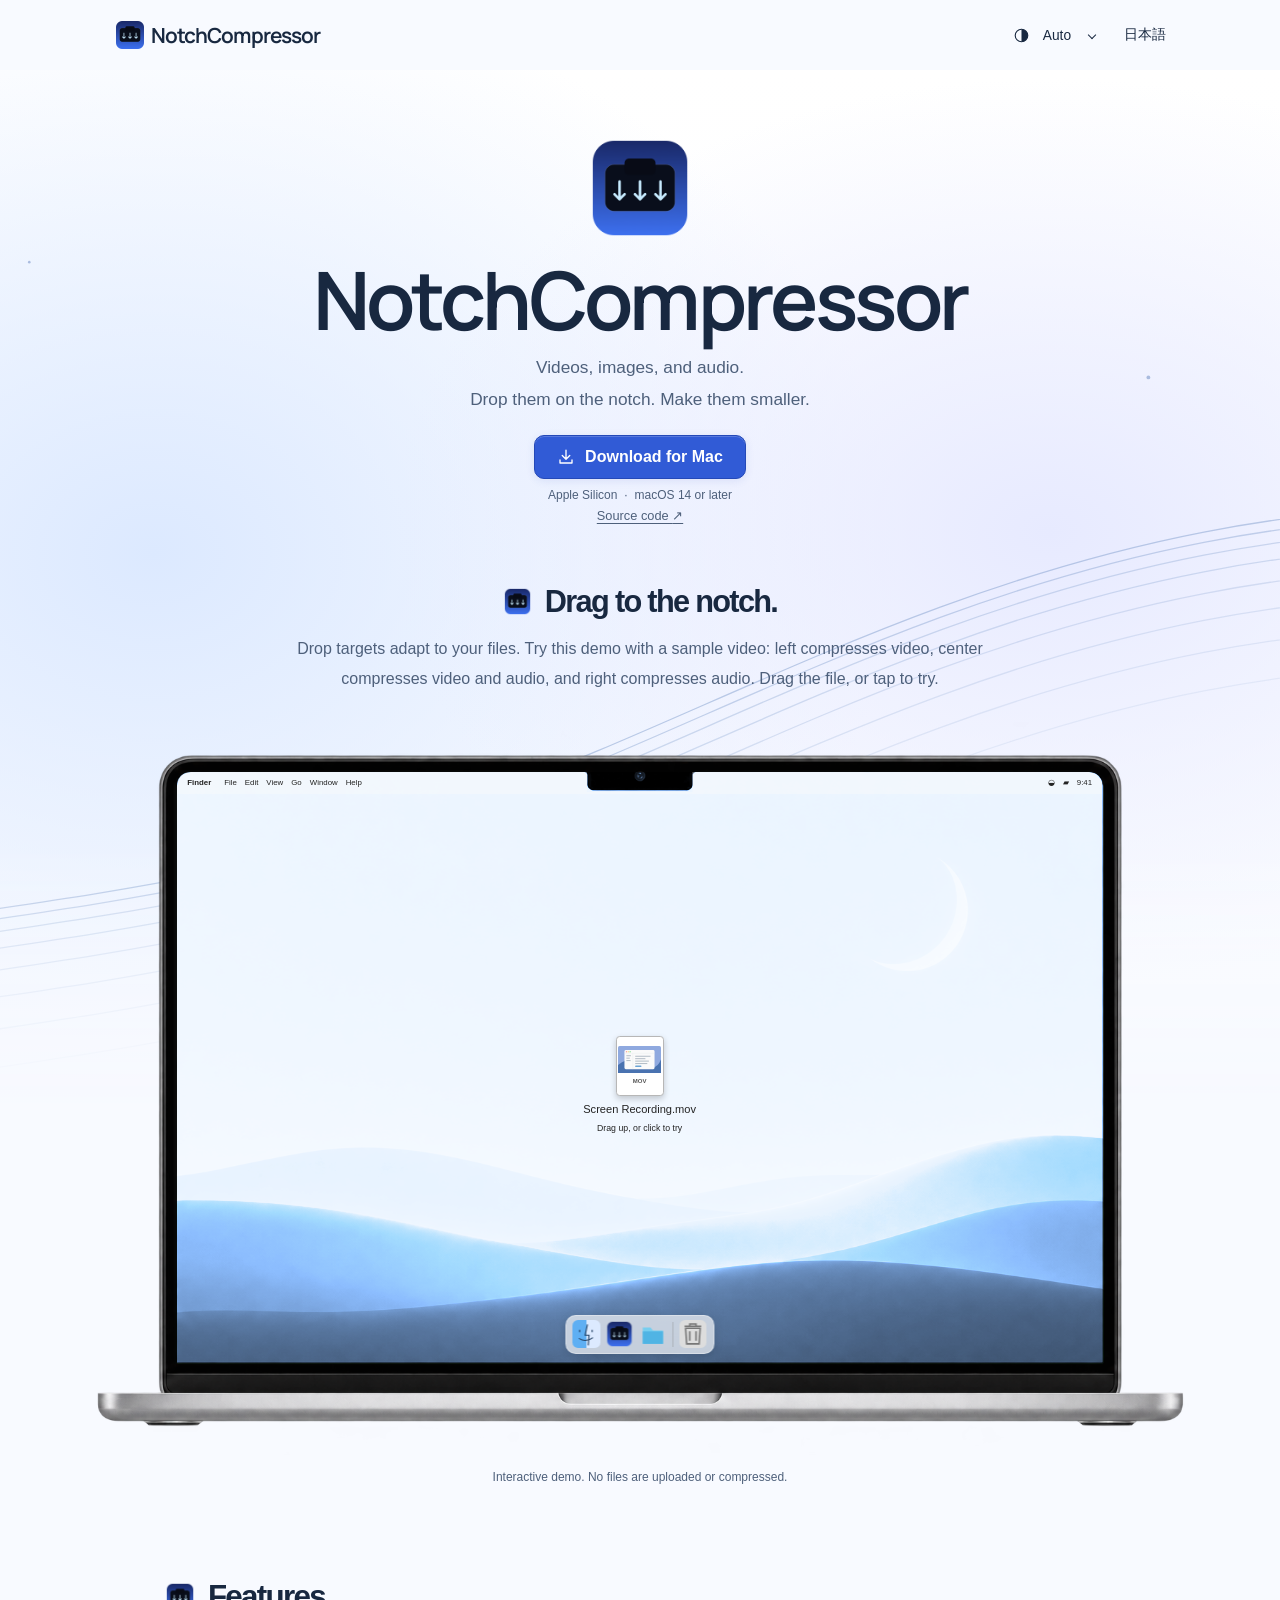
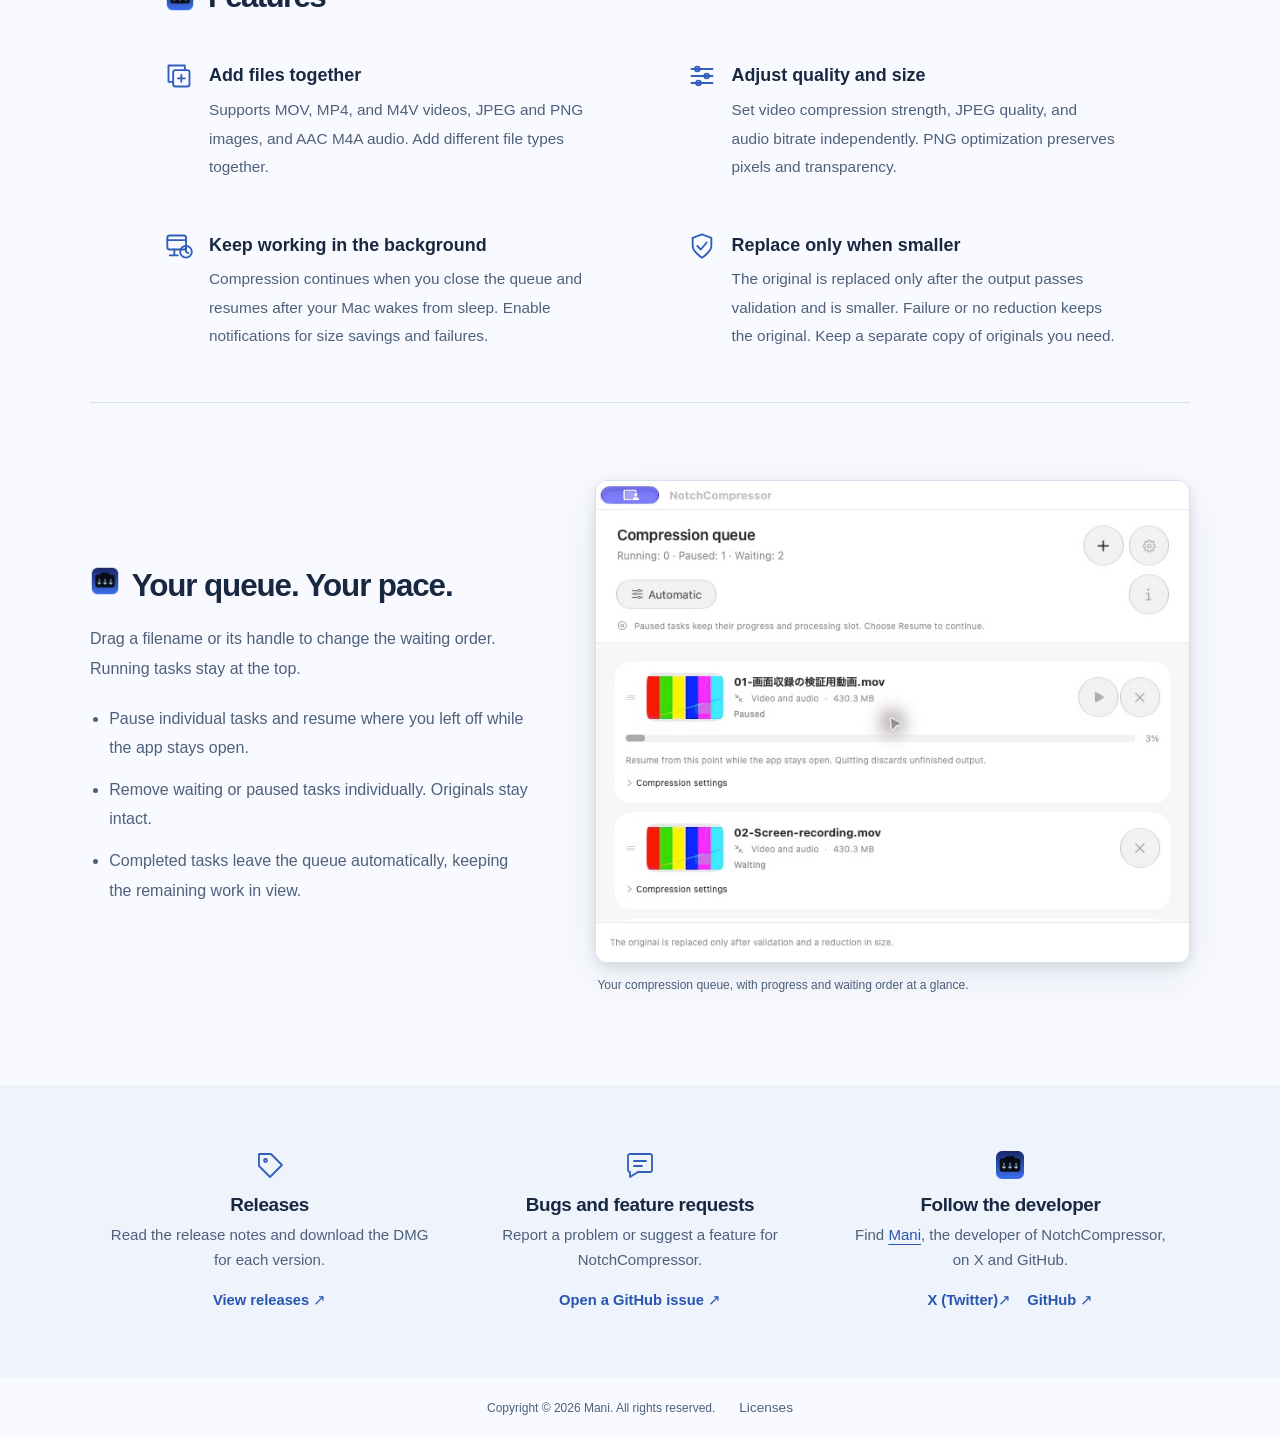
==== commit 75fb43eb: "site: align landing page microcopy with Lunamo" ====
--- a/site/index.html
+++ b/site/index.html
@@ -14,9 +14,9 @@
 <img alt="" class="appicon" height="96" src="assets/icon.png" width="96"/>
 <h1 id="hero-title">NotchCompressor</h1>
 <p class="intro" data-i18n="10">動画も、画像も、音声も。<br/>ノッチへドロップして、手軽に小さく。</p>
-<a class="download" data-i18n="11" href="https://github.com/mani1261790/NotchCompressor/releases/download/v0.2.0/NotchCompressor-0.2.0-arm64-ja.dmg"><svg aria-hidden="true" fill="none" height="18" stroke="currentColor" stroke-linecap="round" stroke-linejoin="round" stroke-width="1.8" viewbox="0 0 24 24" width="18"><path d="M12 3v12m-5-5 5 5 5-5M4 16v4h16v-4"></path></svg><span data-i18n="12">Mac用にダウンロード</span></a>
-<p class="spec" data-i18n="13">Apple Silicon · macOS 14以降</p>
-<a class="source" data-i18n="14" href="https://github.com/mani1261790/NotchCompressor">ソースコード ↗</a>
+<a class="download" data-i18n="11" href="https://github.com/mani1261790/NotchCompressor/releases/download/v0.2.0/NotchCompressor-0.2.0-arm64-ja.dmg"><svg aria-hidden="true" fill="none" height="18" stroke="currentColor" stroke-linecap="round" stroke-linejoin="round" stroke-width="1.8" viewbox="0 0 24 24" width="18"><path d="M12 3v12m-5-5 5 5 5-5M4 16v4h16v-4"></path></svg><span data-i18n="12">Mac版をダウンロード</span></a>
+<p class="spec" data-i18n="13">Apple Silicon <span>·</span> macOS 14以降</p>
+<a class="source" data-i18n="14" href="https://github.com/mani1261790/NotchCompressor">ソースコード <span aria-hidden="true">↗</span></a>
 </section>
 <section aria-label="操作デモ" class="tour" data-i18n="15"><div class="demo-intro">
 <article><h2 class="section-title" data-i18n="16">ノッチへドロップ。</h2><p data-i18n="17">ファイルの種類に合わせてドロップ領域が変わります。このデモではサンプル動画を使い、左で映像、中央で映像と音声、右で音声を圧縮します。ドラッグ、またはタップして試せます。</p></article>
@@ -45,21 +45,21 @@
 <div class="project-links-inner">
 <article>
 <svg aria-hidden="true" viewbox="0 0 32 32"><path d="M5 5h12l11 11-12 12L5 17Z"></path><circle cx="11.5" cy="11.5" r="1.5"></circle></svg>
-<h2 data-i18n="64">リリース情報</h2><p data-i18n="65">新機能や改善点をまとめています。</p>
+<h2 data-i18n="64">リリース情報</h2><p data-i18n="65">バージョンごとの変更点と、配布中のDMGを確認できます。</p>
 <a data-i18n="66" href="https://github.com/mani1261790/NotchCompressor/releases">リリース履歴を見る ↗</a>
 </article>
 <article>
 <svg aria-hidden="true" viewbox="0 0 32 32"><path d="M6 5h20a2 2 0 0 1 2 2v14a2 2 0 0 1-2 2H14l-8 5v-5a2 2 0 0 1-2-2V7a2 2 0 0 1 2-2Z"></path><path d="M10 12h12m-12 5h8"></path></svg>
-<h2 data-i18n="67">不具合・機能の要望</h2><p data-i18n="68">困ったことや、欲しい機能を教えてください。</p>
+<h2 data-i18n="67">不具合・機能の要望</h2><p data-i18n="68">困ったことや、NotchCompressorに欲しい機能があれば教えてください。</p>
 <a data-i18n="69" href="https://github.com/mani1261790/NotchCompressor/issues">GitHub Issuesで報告する ↗</a>
 </article>
 <article>
 <img alt="" height="32" src="assets/icon.png" width="32"/>
-<h2 data-i18n="70">開発者をフォロー</h2><p data-i18n="71">NotchCompressorを作っているManiのアカウントです。</p>
-<div class="profile-links"><a href="https://x.com/mani124124">X（Twitter）↗</a><a href="https://github.com/mani1261790">GitHub ↗</a></div>
+<h2 data-i18n="70">開発者をフォロー</h2><p data-i18n="71">NotchCompressorを作っている<a rel="author" href="https://mani1261790.github.io/">Mani</a>のアカウントです。</p>
+<div class="profile-links"><a data-i18n="73" href="https://x.com/mani124124">X（Twitter）↗</a><a href="https://github.com/mani1261790">GitHub ↗</a></div>
 </article>
 </div>
 </section>
 </main>
 <footer class="copyright"><small>Copyright © 2026 Mani. All rights reserved.</small><a data-i18n="72" href="licenses/">ライセンス</a></footer>
-<script id="english-copy" type="application/json">[{"id": "0", "texts": [[0, "NotchCompressor — Videos, images, and audio. Smaller, from your notch."]], "attributes": {}}, {"id": "1", "texts": [], "attributes": {"content": "Compress videos, images, and audio from your Mac’s notch. Supports MOV, MP4, M4V, JPEG, PNG, and AAC M4A files."}}, {"id": "2", "texts": [], "attributes": {"content": "NotchCompressor — Videos, images, and audio. Smaller, from your notch."}}, {"id": "3", "texts": [], "attributes": {"content": "Compress videos, images, and audio from your Mac’s notch. Supports MOV, MP4, M4V, JPEG, PNG, and AAC M4A files."}}, {"id": "4", "texts": [[0, "Skip to content"]], "attributes": {}}, {"id": "5", "texts": [], "attributes": {"aria-label": "Main navigation"}}, {"id": "6", "texts": [], "attributes": {"aria-label": "Page appearance"}}, {"id": "7", "texts": [[0, "Auto"]], "attributes": {}}, {"id": "8", "texts": [[0, "Light"]], "attributes": {}}, {"id": "9", "texts": [[0, "Dark"]], "attributes": {}}, {"id": "10", "texts": [[0, "Videos, images, and audio."], [2, "Drop them on the notch. Make them smaller."]], "attributes": {}}, {"id": "11", "texts": [], "attributes": {"href": "https://github.com/mani1261790/NotchCompressor/releases/download/v0.2.0/NotchCompressor-0.2.0-arm64-en.dmg"}}, {"id": "12", "texts": [[0, "Download for Mac"]], "attributes": {}}, {"id": "13", "texts": [[0, "Apple Silicon · macOS 14 or later"]], "attributes": {}}, {"id": "14", "texts": [[0, "Source code ↗"]], "attributes": {}}, {"id": "15", "texts": [], "attributes": {"aria-label": "Interactive demo"}}, {"id": "16", "texts": [[0, "Drag to the notch."]], "attributes": {}}, {"id": "17", "texts": [[0, "Drop targets adapt to your files. Try this demo with a sample video: left compresses video, center compresses video and audio, and right compresses audio. Drag the file, or tap to try."]], "attributes": {}}, {"id": "18", "texts": [[0, "File　Edit　View　Go　Window　Help"]], "attributes": {}}, {"id": "19", "texts": [], "attributes": {"aria-label": "Video only"}}, {"id": "20", "texts": [[0, "Video only"]], "attributes": {}}, {"id": "21", "texts": [[0, "Keep audio"]], "attributes": {}}, {"id": "22", "texts": [], "attributes": {"aria-label": "Video and audio"}}, {"id": "23", "texts": [[0, "Video and audio"]], "attributes": {}}, {"id": "24", "texts": [[0, "Compress both"]], "attributes": {}}, {"id": "25", "texts": [], "attributes": {"aria-label": "Audio only"}}, {"id": "26", "texts": [[0, "Audio only"]], "attributes": {}}, {"id": "27", "texts": [[0, "Keep video"]], "attributes": {}}, {"id": "28", "texts": [[0, "Drop to compress · Replace only if smaller and validated"]], "attributes": {}}, {"id": "29", "texts": [[0, "Screen Recording.mov"]], "attributes": {}}, {"id": "30", "texts": [[0, "Drag up, or click to try"]], "attributes": {}}, {"id": "31", "texts": [[0, "Compression queue"]], "attributes": {}}, {"id": "32", "texts": [], "attributes": {"aria-label": "Restart demo", "title": "Restart demo"}}, {"id": "33", "texts": [], "attributes": {"aria-label": "Show compression settings"}}, {"id": "34", "texts": [[1, "Automatic"]], "attributes": {}}, {"id": "35", "texts": [[0, "Interactive demo"]], "attributes": {}}, {"id": "36", "texts": [[0, "Screen Recording.mov"]], "attributes": {}}, {"id": "37", "texts": [], "attributes": {"aria-label": "Pause"}}, {"id": "38", "texts": [], "attributes": {"aria-label": "Remove task"}}, {"id": "39", "texts": [], "attributes": {"aria-label": "Compression progress (demo)"}}, {"id": "40", "texts": [[0, "Resume from this point while the app stays open."]], "attributes": {}}, {"id": "41", "texts": [[0, "Compression settings"]], "attributes": {}}, {"id": "42", "texts": [[0, "Balanced · HEVC video · AAC audio"]], "attributes": {}}, {"id": "43", "texts": [[0, "Add files to get started"]], "attributes": {}}, {"id": "44", "texts": [[0, "Completed tasks leave the queue automatically."]], "attributes": {}}, {"id": "45", "texts": [[0, "The original is replaced only after validation and a reduction in size."]], "attributes": {}}, {"id": "46", "texts": [[0, "Interactive demo. No files are uploaded or compressed."]], "attributes": {}}, {"id": "47", "texts": [[0, "Features"]], "attributes": {}}, {"id": "48", "texts": [[0, "Add files together"]], "attributes": {}}, {"id": "49", "texts": [[0, "Supports MOV, MP4, and M4V videos, JPEG and PNG images, and AAC M4A audio. Add different file types together."]], "attributes": {}}, {"id": "50", "texts": [[0, "Adjust quality and size"]], "attributes": {}}, {"id": "51", "texts": [[0, "Set video compression strength, JPEG quality, and audio bitrate independently. PNG optimization preserves pixels and transparency."]], "attributes": {}}, {"id": "52", "texts": [[0, "Keep working in the background"]], "attributes": {}}, {"id": "53", "texts": [[0, "Compression continues when you close the queue and resumes after your Mac wakes from sleep. Enable notifications for size savings and failures."]], "attributes": {}}, {"id": "54", "texts": [[0, "Replace only when smaller"]], "attributes": {}}, {"id": "55", "texts": [[0, "The original is replaced only after the output passes validation and is smaller. Failure or no reduction keeps the original. Keep a separate copy of originals you need."]], "attributes": {}}, {"id": "56", "texts": [[0, "Your queue. Your pace."]], "attributes": {}}, {"id": "57", "texts": [[0, "Drag a filename or its handle to change the waiting order. Running tasks stay at the top."]], "attributes": {}}, {"id": "58", "texts": [[0, "Pause individual tasks and resume where you left off while the app stays open."]], "attributes": {}}, {"id": "59", "texts": [[0, "Remove waiting or paused tasks individually. Originals stay intact."]], "attributes": {}}, {"id": "60", "texts": [[0, "Completed tasks leave the queue automatically, keeping the remaining work in view."]], "attributes": {}}, {"id": "61", "texts": [], "attributes": {"alt": "Compression queue showing a paused video, progress, waiting videos, and individual resume and remove controls."}}, {"id": "62", "texts": [[0, "Your compression queue, with progress and waiting order at a glance."]], "attributes": {}}, {"id": "63", "texts": [], "attributes": {"aria-label": "Releases, feedback, and developer"}}, {"id": "64", "texts": [[0, "Release notes"]], "attributes": {}}, {"id": "65", "texts": [[0, "Explore new features and improvements."]], "attributes": {}}, {"id": "66", "texts": [[0, "Browse releases ↗"]], "attributes": {}}, {"id": "67", "texts": [[0, "Feedback and ideas"]], "attributes": {}}, {"id": "68", "texts": [[0, "Tell us what went wrong or what you would like to see."]], "attributes": {}}, {"id": "69", "texts": [[0, "Open GitHub Issues ↗"]], "attributes": {}}, {"id": "70", "texts": [[0, "Follow the developer"]], "attributes": {}}, {"id": "71", "texts": [[0, "Follow Mani, the developer of NotchCompressor."]], "attributes": {}}, {"id": "72", "texts": [[0, "Licenses"]], "attributes": {}}]</script></body></html>
+<script id="english-copy" type="application/json">[{"id": "0", "texts": [[0, "NotchCompressor — Videos, images, and audio. Smaller, from your notch."]], "attributes": {}}, {"id": "1", "texts": [], "attributes": {"content": "Compress videos, images, and audio from your Mac’s notch. Supports MOV, MP4, M4V, JPEG, PNG, and AAC M4A files."}}, {"id": "2", "texts": [], "attributes": {"content": "NotchCompressor — Videos, images, and audio. Smaller, from your notch."}}, {"id": "3", "texts": [], "attributes": {"content": "Compress videos, images, and audio from your Mac’s notch. Supports MOV, MP4, M4V, JPEG, PNG, and AAC M4A files."}}, {"id": "4", "texts": [[0, "Skip to content"]], "attributes": {}}, {"id": "5", "texts": [], "attributes": {"aria-label": "Main navigation"}}, {"id": "6", "texts": [], "attributes": {"aria-label": "Page appearance"}}, {"id": "7", "texts": [[0, "Auto"]], "attributes": {}}, {"id": "8", "texts": [[0, "Light"]], "attributes": {}}, {"id": "9", "texts": [[0, "Dark"]], "attributes": {}}, {"id": "10", "texts": [[0, "Videos, images, and audio."], [2, "Drop them on the notch. Make them smaller."]], "attributes": {}}, {"id": "11", "texts": [], "attributes": {"href": "https://github.com/mani1261790/NotchCompressor/releases/download/v0.2.0/NotchCompressor-0.2.0-arm64-en.dmg"}}, {"id": "12", "texts": [[0, "Download for Mac"]], "attributes": {}}, {"id": "13", "texts": [[0, "Apple Silicon "], [2, " macOS 14 or later"]], "attributes": {}}, {"id": "14", "texts": [[0, "Source code "]], "attributes": {}}, {"id": "15", "texts": [], "attributes": {"aria-label": "Interactive demo"}}, {"id": "16", "texts": [[0, "Drag to the notch."]], "attributes": {}}, {"id": "17", "texts": [[0, "Drop targets adapt to your files. Try this demo with a sample video: left compresses video, center compresses video and audio, and right compresses audio. Drag the file, or tap to try."]], "attributes": {}}, {"id": "18", "texts": [[0, "File　Edit　View　Go　Window　Help"]], "attributes": {}}, {"id": "19", "texts": [], "attributes": {"aria-label": "Video only"}}, {"id": "20", "texts": [[0, "Video only"]], "attributes": {}}, {"id": "21", "texts": [[0, "Keep audio"]], "attributes": {}}, {"id": "22", "texts": [], "attributes": {"aria-label": "Video and audio"}}, {"id": "23", "texts": [[0, "Video and audio"]], "attributes": {}}, {"id": "24", "texts": [[0, "Compress both"]], "attributes": {}}, {"id": "25", "texts": [], "attributes": {"aria-label": "Audio only"}}, {"id": "26", "texts": [[0, "Audio only"]], "attributes": {}}, {"id": "27", "texts": [[0, "Keep video"]], "attributes": {}}, {"id": "28", "texts": [[0, "Drop to compress · Replace only if smaller and validated"]], "attributes": {}}, {"id": "29", "texts": [[0, "Screen Recording.mov"]], "attributes": {}}, {"id": "30", "texts": [[0, "Drag up, or click to try"]], "attributes": {}}, {"id": "31", "texts": [[0, "Compression queue"]], "attributes": {}}, {"id": "32", "texts": [], "attributes": {"aria-label": "Restart demo", "title": "Restart demo"}}, {"id": "33", "texts": [], "attributes": {"aria-label": "Show compression settings"}}, {"id": "34", "texts": [[1, "Automatic"]], "attributes": {}}, {"id": "35", "texts": [[0, "Interactive demo"]], "attributes": {}}, {"id": "36", "texts": [[0, "Screen Recording.mov"]], "attributes": {}}, {"id": "37", "texts": [], "attributes": {"aria-label": "Pause"}}, {"id": "38", "texts": [], "attributes": {"aria-label": "Remove task"}}, {"id": "39", "texts": [], "attributes": {"aria-label": "Compression progress (demo)"}}, {"id": "40", "texts": [[0, "Resume from this point while the app stays open."]], "attributes": {}}, {"id": "41", "texts": [[0, "Compression settings"]], "attributes": {}}, {"id": "42", "texts": [[0, "Balanced · HEVC video · AAC audio"]], "attributes": {}}, {"id": "43", "texts": [[0, "Add files to get started"]], "attributes": {}}, {"id": "44", "texts": [[0, "Completed tasks leave the queue automatically."]], "attributes": {}}, {"id": "45", "texts": [[0, "The original is replaced only after validation and a reduction in size."]], "attributes": {}}, {"id": "46", "texts": [[0, "Interactive demo. No files are uploaded or compressed."]], "attributes": {}}, {"id": "47", "texts": [[0, "Features"]], "attributes": {}}, {"id": "48", "texts": [[0, "Add files together"]], "attributes": {}}, {"id": "49", "texts": [[0, "Supports MOV, MP4, and M4V videos, JPEG and PNG images, and AAC M4A audio. Add different file types together."]], "attributes": {}}, {"id": "50", "texts": [[0, "Adjust quality and size"]], "attributes": {}}, {"id": "51", "texts": [[0, "Set video compression strength, JPEG quality, and audio bitrate independently. PNG optimization preserves pixels and transparency."]], "attributes": {}}, {"id": "52", "texts": [[0, "Keep working in the background"]], "attributes": {}}, {"id": "53", "texts": [[0, "Compression continues when you close the queue and resumes after your Mac wakes from sleep. Enable notifications for size savings and failures."]], "attributes": {}}, {"id": "54", "texts": [[0, "Replace only when smaller"]], "attributes": {}}, {"id": "55", "texts": [[0, "The original is replaced only after the output passes validation and is smaller. Failure or no reduction keeps the original. Keep a separate copy of originals you need."]], "attributes": {}}, {"id": "56", "texts": [[0, "Your queue. Your pace."]], "attributes": {}}, {"id": "57", "texts": [[0, "Drag a filename or its handle to change the waiting order. Running tasks stay at the top."]], "attributes": {}}, {"id": "58", "texts": [[0, "Pause individual tasks and resume where you left off while the app stays open."]], "attributes": {}}, {"id": "59", "texts": [[0, "Remove waiting or paused tasks individually. Originals stay intact."]], "attributes": {}}, {"id": "60", "texts": [[0, "Completed tasks leave the queue automatically, keeping the remaining work in view."]], "attributes": {}}, {"id": "61", "texts": [], "attributes": {"alt": "Compression queue showing a paused video, progress, waiting videos, and individual resume and remove controls."}}, {"id": "62", "texts": [[0, "Your compression queue, with progress and waiting order at a glance."]], "attributes": {}}, {"id": "63", "texts": [], "attributes": {"aria-label": "Releases, feedback, and developer"}}, {"id": "64", "texts": [[0, "Releases"]], "attributes": {}}, {"id": "65", "texts": [[0, "Read the release notes and download the DMG for each version."]], "attributes": {}}, {"id": "66", "texts": [[0, "View releases ↗"]], "attributes": {}}, {"id": "67", "texts": [[0, "Bugs and feature requests"]], "attributes": {}}, {"id": "68", "texts": [[0, "Report a problem or suggest a feature for NotchCompressor."]], "attributes": {}}, {"id": "69", "texts": [[0, "Open a GitHub issue ↗"]], "attributes": {}}, {"id": "70", "texts": [[0, "Follow the developer"]], "attributes": {}}, {"id": "71", "texts": [[0, "Find "], [2, ", the developer of NotchCompressor, on X and GitHub."]], "attributes": {}}, {"id": "72", "texts": [[0, "Licenses"]], "attributes": {}}, {"id": "73", "texts": [[0, "X (Twitter)↗"]], "attributes": {}}]</script></body></html>
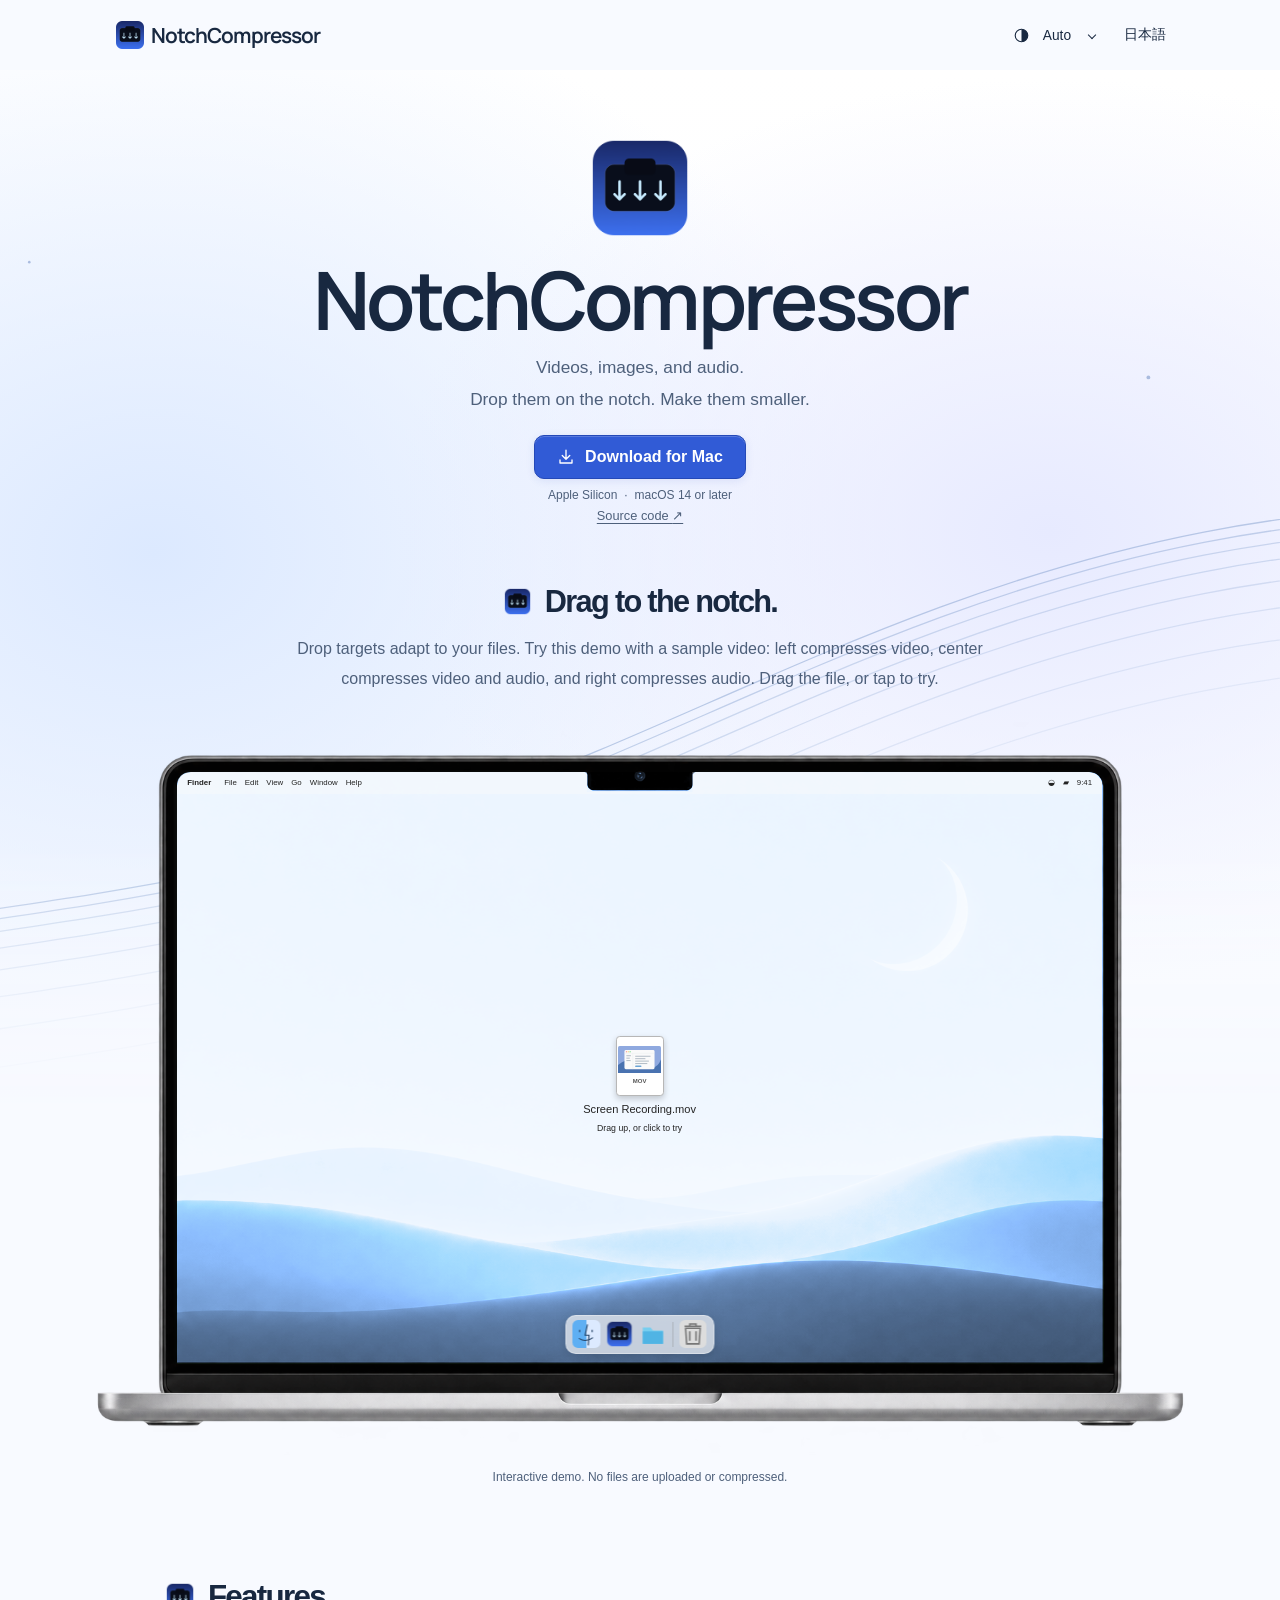
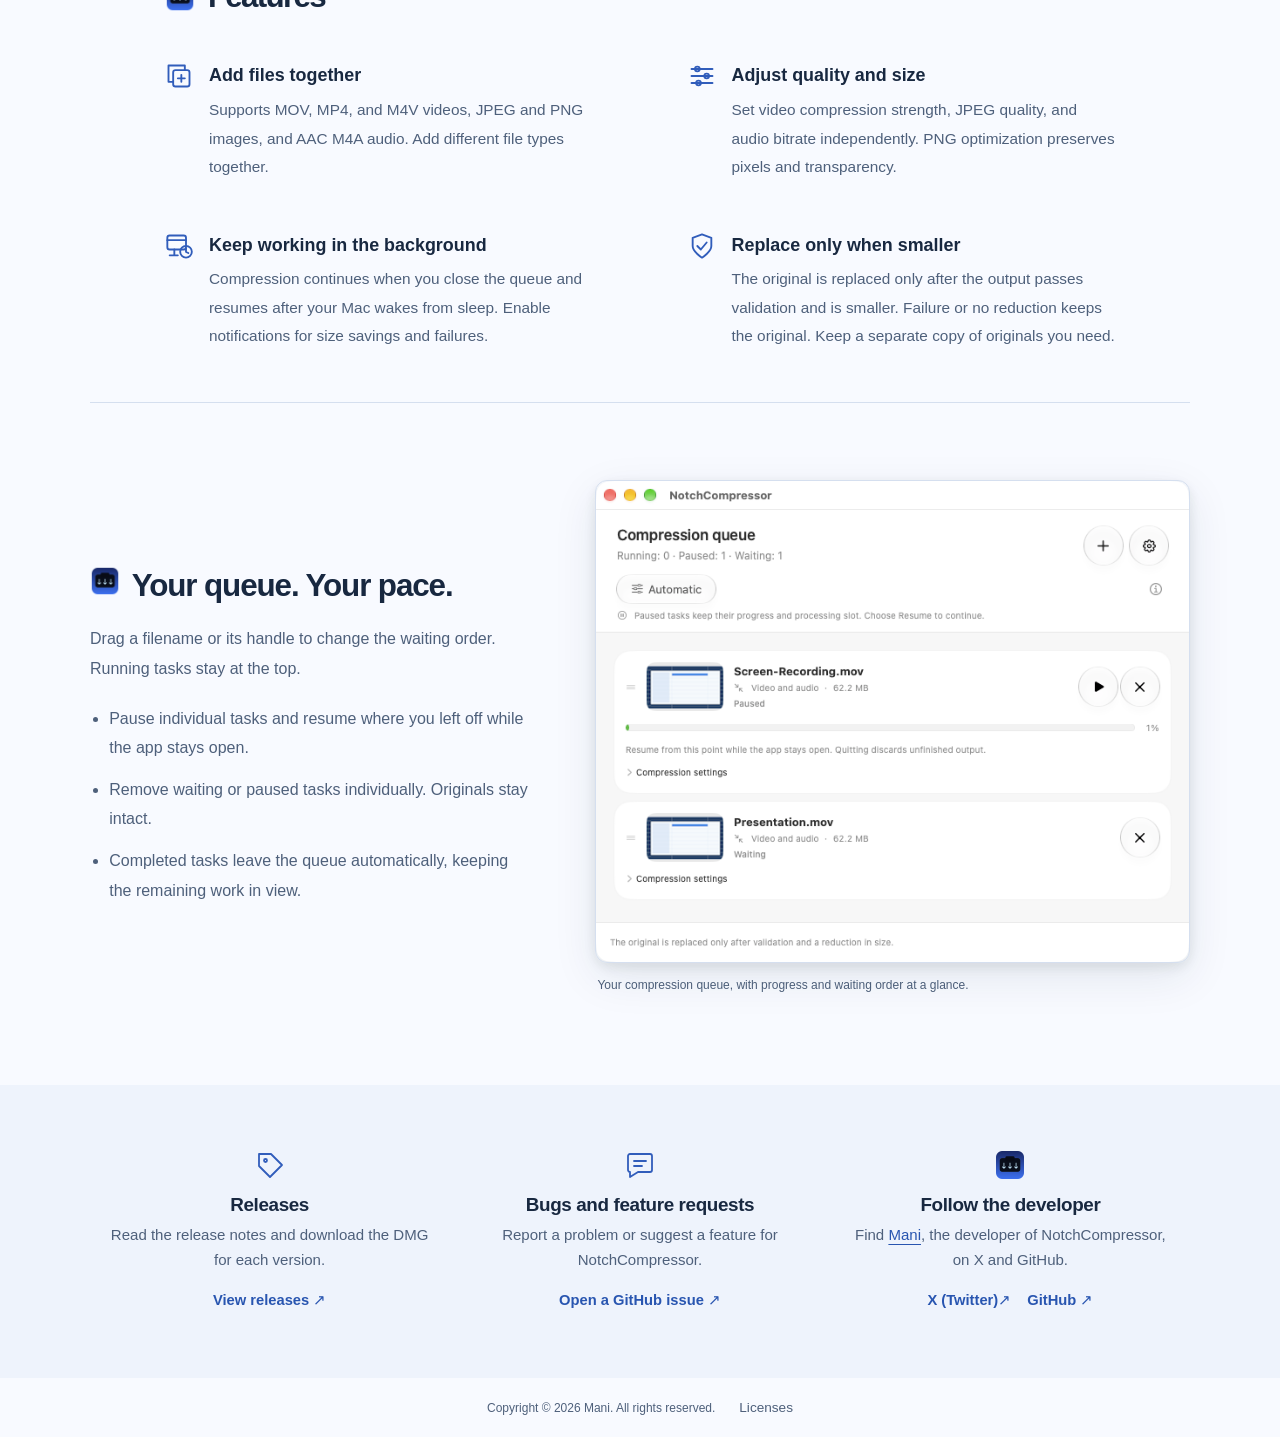
==== commit b1b16a18: "site: publish native Japanese and English queue screenshots" ====
--- a/site/index.html
+++ b/site/index.html
@@ -40,7 +40,7 @@
 <figcaption class="demo-caption" data-i18n="46">操作デモです。ファイルの送信・圧縮は行いません。</figcaption></figure>
 </section>
 <section aria-labelledby="features-title" class="features"><h2 class="section-title" data-i18n="47" id="features-title">主な機能</h2><div class="feature-list"><article><svg aria-hidden="true" height="28" viewbox="0 0 24 24" width="28"><rect height="14" rx="2" width="14" x="7" y="7"></rect><path d="M17 7V3H3v14h4m7-6v6m-3-3h6"></path></svg><h3 data-i18n="48">まとめて追加</h3><p data-i18n="49">MOV・MP4・M4Vの動画、JPEG・PNGの画像、AAC音声のM4Aに対応。種類の異なるファイルもまとめて追加できます。</p></article><article><svg aria-hidden="true" fill="none" stroke="currentColor" stroke-linecap="round" stroke-linejoin="round" stroke-width="1.6" viewbox="0 0 24 24"><path d="M3 6h18M3 12h18M3 18h18"></path><circle cx="8" cy="6" r="2"></circle><circle cx="16" cy="12" r="2"></circle><circle cx="9" cy="18" r="2"></circle></svg><h3 data-i18n="50">品質と容量を調整</h3><p data-i18n="51">動画の圧縮強度、JPEGの品質、音声のビットレートをそれぞれ設定。PNGは画素や透過を保って最適化します。</p></article><article><svg aria-hidden="true" height="28" viewbox="0 0 24 24" width="28"><rect height="12" rx="2" width="16" x="2" y="3"></rect><path d="M2 7h16M8 15v5m-4 0h7"></path><circle cx="18" cy="17" r="5"></circle><path d="M18 14v3l2 1"></path></svg><h3 data-i18n="52">バックグラウンドで継続</h3><p data-i18n="53">キューを閉じても圧縮は続きます。Macがスリープした場合は、復帰後に再開。通知を有効にすると、完了時の容量差や失敗を知らせます。</p></article><article><svg aria-hidden="true" fill="none" stroke="currentColor" stroke-linecap="round" stroke-linejoin="round" stroke-width="1.6" viewbox="0 0 24 24"><path d="m12 2 8 3v7c0 5-8 10-8 10S4 17 4 12V5z"></path><path d="m8 12 3 3 5-6"></path></svg><h3 data-i18n="54">小さくできたときだけ置き換え</h3><p data-i18n="55">圧縮結果を検証し、容量が減った場合だけ元ファイルを置き換えます。失敗や削減なしなら原本を保持。必要な原本は別に保存してください。</p></article></div></section>
-<section aria-labelledby="queue-title" class="editor queue-section"><div><h2 class="section-title" data-i18n="56" id="queue-title">順番も、一時停止も。</h2><p data-i18n="57">ファイル名や左のハンドルをドラッグして、待ち順を変更。処理中のファイルは先頭に固定されます。</p><ul><li data-i18n="58">タスクごとに一時停止。アプリを開いたままなら、続きから再開できます。</li><li data-i18n="59">待機中・停止中のタスクは個別に外せます。元ファイルは残ります。</li><li data-i18n="60">完了したタスクは自動で消え、これからの作業だけが並びます。</li></ul></div><figure class="setting queue-shot"><a href="assets/queue-window.png" rel="noopener" target="_blank"><img alt="圧縮キューの実画面。一時停止した動画の進捗、待機中の動画、個別の再開・削除ボタン。" data-i18n="61" height="552" loading="lazy" src="assets/queue-window.png" width="680"/></a><figcaption data-i18n="62">圧縮キュー。進み具合と待ち順をひと目で確認できます。</figcaption></figure></section>
+<section aria-labelledby="queue-title" class="editor queue-section"><div><h2 class="section-title" data-i18n="56" id="queue-title">順番も、一時停止も。</h2><p data-i18n="57">ファイル名や左のハンドルをドラッグして、待ち順を変更。処理中のファイルは先頭に固定されます。</p><ul><li data-i18n="58">タスクごとに一時停止。アプリを開いたままなら、続きから再開できます。</li><li data-i18n="59">待機中・停止中のタスクは個別に外せます。元ファイルは残ります。</li><li data-i18n="60">完了したタスクは自動で消え、これからの作業だけが並びます。</li></ul></div><figure class="setting queue-shot"><a data-i18n="74" href="assets/queue-window-ja.png" rel="noopener" target="_blank"><img alt="圧縮キューの実画面。一時停止した動画の進捗、待機中の動画、個別の再開・削除ボタン。" data-i18n="61" height="552" loading="lazy" src="assets/queue-window-ja.png" width="680"/></a><figcaption data-i18n="62">圧縮キュー。進み具合と待ち順をひと目で確認できます。</figcaption></figure></section>
 <section aria-label="リリース・フィードバック・開発者" class="project-links" data-i18n="63">
 <div class="project-links-inner">
 <article>
@@ -62,4 +62,4 @@
 </section>
 </main>
 <footer class="copyright"><small>Copyright © 2026 Mani. All rights reserved.</small><a data-i18n="72" href="licenses/">ライセンス</a></footer>
-<script id="english-copy" type="application/json">[{"id": "0", "texts": [[0, "NotchCompressor — Videos, images, and audio. Smaller, from your notch."]], "attributes": {}}, {"id": "1", "texts": [], "attributes": {"content": "Compress videos, images, and audio from your Mac’s notch. Supports MOV, MP4, M4V, JPEG, PNG, and AAC M4A files."}}, {"id": "2", "texts": [], "attributes": {"content": "NotchCompressor — Videos, images, and audio. Smaller, from your notch."}}, {"id": "3", "texts": [], "attributes": {"content": "Compress videos, images, and audio from your Mac’s notch. Supports MOV, MP4, M4V, JPEG, PNG, and AAC M4A files."}}, {"id": "4", "texts": [[0, "Skip to content"]], "attributes": {}}, {"id": "5", "texts": [], "attributes": {"aria-label": "Main navigation"}}, {"id": "6", "texts": [], "attributes": {"aria-label": "Page appearance"}}, {"id": "7", "texts": [[0, "Auto"]], "attributes": {}}, {"id": "8", "texts": [[0, "Light"]], "attributes": {}}, {"id": "9", "texts": [[0, "Dark"]], "attributes": {}}, {"id": "10", "texts": [[0, "Videos, images, and audio."], [2, "Drop them on the notch. Make them smaller."]], "attributes": {}}, {"id": "11", "texts": [], "attributes": {"href": "https://github.com/mani1261790/NotchCompressor/releases/download/v0.2.0/NotchCompressor-0.2.0-arm64-en.dmg"}}, {"id": "12", "texts": [[0, "Download for Mac"]], "attributes": {}}, {"id": "13", "texts": [[0, "Apple Silicon "], [2, " macOS 14 or later"]], "attributes": {}}, {"id": "14", "texts": [[0, "Source code "]], "attributes": {}}, {"id": "15", "texts": [], "attributes": {"aria-label": "Interactive demo"}}, {"id": "16", "texts": [[0, "Drag to the notch."]], "attributes": {}}, {"id": "17", "texts": [[0, "Drop targets adapt to your files. Try this demo with a sample video: left compresses video, center compresses video and audio, and right compresses audio. Drag the file, or tap to try."]], "attributes": {}}, {"id": "18", "texts": [[0, "File　Edit　View　Go　Window　Help"]], "attributes": {}}, {"id": "19", "texts": [], "attributes": {"aria-label": "Video only"}}, {"id": "20", "texts": [[0, "Video only"]], "attributes": {}}, {"id": "21", "texts": [[0, "Keep audio"]], "attributes": {}}, {"id": "22", "texts": [], "attributes": {"aria-label": "Video and audio"}}, {"id": "23", "texts": [[0, "Video and audio"]], "attributes": {}}, {"id": "24", "texts": [[0, "Compress both"]], "attributes": {}}, {"id": "25", "texts": [], "attributes": {"aria-label": "Audio only"}}, {"id": "26", "texts": [[0, "Audio only"]], "attributes": {}}, {"id": "27", "texts": [[0, "Keep video"]], "attributes": {}}, {"id": "28", "texts": [[0, "Drop to compress · Replace only if smaller and validated"]], "attributes": {}}, {"id": "29", "texts": [[0, "Screen Recording.mov"]], "attributes": {}}, {"id": "30", "texts": [[0, "Drag up, or click to try"]], "attributes": {}}, {"id": "31", "texts": [[0, "Compression queue"]], "attributes": {}}, {"id": "32", "texts": [], "attributes": {"aria-label": "Restart demo", "title": "Restart demo"}}, {"id": "33", "texts": [], "attributes": {"aria-label": "Show compression settings"}}, {"id": "34", "texts": [[1, "Automatic"]], "attributes": {}}, {"id": "35", "texts": [[0, "Interactive demo"]], "attributes": {}}, {"id": "36", "texts": [[0, "Screen Recording.mov"]], "attributes": {}}, {"id": "37", "texts": [], "attributes": {"aria-label": "Pause"}}, {"id": "38", "texts": [], "attributes": {"aria-label": "Remove task"}}, {"id": "39", "texts": [], "attributes": {"aria-label": "Compression progress (demo)"}}, {"id": "40", "texts": [[0, "Resume from this point while the app stays open."]], "attributes": {}}, {"id": "41", "texts": [[0, "Compression settings"]], "attributes": {}}, {"id": "42", "texts": [[0, "Balanced · HEVC video · AAC audio"]], "attributes": {}}, {"id": "43", "texts": [[0, "Add files to get started"]], "attributes": {}}, {"id": "44", "texts": [[0, "Completed tasks leave the queue automatically."]], "attributes": {}}, {"id": "45", "texts": [[0, "The original is replaced only after validation and a reduction in size."]], "attributes": {}}, {"id": "46", "texts": [[0, "Interactive demo. No files are uploaded or compressed."]], "attributes": {}}, {"id": "47", "texts": [[0, "Features"]], "attributes": {}}, {"id": "48", "texts": [[0, "Add files together"]], "attributes": {}}, {"id": "49", "texts": [[0, "Supports MOV, MP4, and M4V videos, JPEG and PNG images, and AAC M4A audio. Add different file types together."]], "attributes": {}}, {"id": "50", "texts": [[0, "Adjust quality and size"]], "attributes": {}}, {"id": "51", "texts": [[0, "Set video compression strength, JPEG quality, and audio bitrate independently. PNG optimization preserves pixels and transparency."]], "attributes": {}}, {"id": "52", "texts": [[0, "Keep working in the background"]], "attributes": {}}, {"id": "53", "texts": [[0, "Compression continues when you close the queue and resumes after your Mac wakes from sleep. Enable notifications for size savings and failures."]], "attributes": {}}, {"id": "54", "texts": [[0, "Replace only when smaller"]], "attributes": {}}, {"id": "55", "texts": [[0, "The original is replaced only after the output passes validation and is smaller. Failure or no reduction keeps the original. Keep a separate copy of originals you need."]], "attributes": {}}, {"id": "56", "texts": [[0, "Your queue. Your pace."]], "attributes": {}}, {"id": "57", "texts": [[0, "Drag a filename or its handle to change the waiting order. Running tasks stay at the top."]], "attributes": {}}, {"id": "58", "texts": [[0, "Pause individual tasks and resume where you left off while the app stays open."]], "attributes": {}}, {"id": "59", "texts": [[0, "Remove waiting or paused tasks individually. Originals stay intact."]], "attributes": {}}, {"id": "60", "texts": [[0, "Completed tasks leave the queue automatically, keeping the remaining work in view."]], "attributes": {}}, {"id": "61", "texts": [], "attributes": {"alt": "Compression queue showing a paused video, progress, waiting videos, and individual resume and remove controls."}}, {"id": "62", "texts": [[0, "Your compression queue, with progress and waiting order at a glance."]], "attributes": {}}, {"id": "63", "texts": [], "attributes": {"aria-label": "Releases, feedback, and developer"}}, {"id": "64", "texts": [[0, "Releases"]], "attributes": {}}, {"id": "65", "texts": [[0, "Read the release notes and download the DMG for each version."]], "attributes": {}}, {"id": "66", "texts": [[0, "View releases ↗"]], "attributes": {}}, {"id": "67", "texts": [[0, "Bugs and feature requests"]], "attributes": {}}, {"id": "68", "texts": [[0, "Report a problem or suggest a feature for NotchCompressor."]], "attributes": {}}, {"id": "69", "texts": [[0, "Open a GitHub issue ↗"]], "attributes": {}}, {"id": "70", "texts": [[0, "Follow the developer"]], "attributes": {}}, {"id": "71", "texts": [[0, "Find "], [2, ", the developer of NotchCompressor, on X and GitHub."]], "attributes": {}}, {"id": "72", "texts": [[0, "Licenses"]], "attributes": {}}, {"id": "73", "texts": [[0, "X (Twitter)↗"]], "attributes": {}}]</script></body></html>
+<script id="english-copy" type="application/json">[{"id": "0", "texts": [[0, "NotchCompressor — Videos, images, and audio. Smaller, from your notch."]], "attributes": {}}, {"id": "1", "texts": [], "attributes": {"content": "Compress videos, images, and audio from your Mac’s notch. Supports MOV, MP4, M4V, JPEG, PNG, and AAC M4A files."}}, {"id": "2", "texts": [], "attributes": {"content": "NotchCompressor — Videos, images, and audio. Smaller, from your notch."}}, {"id": "3", "texts": [], "attributes": {"content": "Compress videos, images, and audio from your Mac’s notch. Supports MOV, MP4, M4V, JPEG, PNG, and AAC M4A files."}}, {"id": "4", "texts": [[0, "Skip to content"]], "attributes": {}}, {"id": "5", "texts": [], "attributes": {"aria-label": "Main navigation"}}, {"id": "6", "texts": [], "attributes": {"aria-label": "Page appearance"}}, {"id": "7", "texts": [[0, "Auto"]], "attributes": {}}, {"id": "8", "texts": [[0, "Light"]], "attributes": {}}, {"id": "9", "texts": [[0, "Dark"]], "attributes": {}}, {"id": "10", "texts": [[0, "Videos, images, and audio."], [2, "Drop them on the notch. Make them smaller."]], "attributes": {}}, {"id": "11", "texts": [], "attributes": {"href": "https://github.com/mani1261790/NotchCompressor/releases/download/v0.2.0/NotchCompressor-0.2.0-arm64-en.dmg"}}, {"id": "12", "texts": [[0, "Download for Mac"]], "attributes": {}}, {"id": "13", "texts": [[0, "Apple Silicon "], [2, " macOS 14 or later"]], "attributes": {}}, {"id": "14", "texts": [[0, "Source code "]], "attributes": {}}, {"id": "15", "texts": [], "attributes": {"aria-label": "Interactive demo"}}, {"id": "16", "texts": [[0, "Drag to the notch."]], "attributes": {}}, {"id": "17", "texts": [[0, "Drop targets adapt to your files. Try this demo with a sample video: left compresses video, center compresses video and audio, and right compresses audio. Drag the file, or tap to try."]], "attributes": {}}, {"id": "18", "texts": [[0, "File　Edit　View　Go　Window　Help"]], "attributes": {}}, {"id": "19", "texts": [], "attributes": {"aria-label": "Video only"}}, {"id": "20", "texts": [[0, "Video only"]], "attributes": {}}, {"id": "21", "texts": [[0, "Keep audio"]], "attributes": {}}, {"id": "22", "texts": [], "attributes": {"aria-label": "Video and audio"}}, {"id": "23", "texts": [[0, "Video and audio"]], "attributes": {}}, {"id": "24", "texts": [[0, "Compress both"]], "attributes": {}}, {"id": "25", "texts": [], "attributes": {"aria-label": "Audio only"}}, {"id": "26", "texts": [[0, "Audio only"]], "attributes": {}}, {"id": "27", "texts": [[0, "Keep video"]], "attributes": {}}, {"id": "28", "texts": [[0, "Drop to compress · Replace only if smaller and validated"]], "attributes": {}}, {"id": "29", "texts": [[0, "Screen Recording.mov"]], "attributes": {}}, {"id": "30", "texts": [[0, "Drag up, or click to try"]], "attributes": {}}, {"id": "31", "texts": [[0, "Compression queue"]], "attributes": {}}, {"id": "32", "texts": [], "attributes": {"aria-label": "Restart demo", "title": "Restart demo"}}, {"id": "33", "texts": [], "attributes": {"aria-label": "Show compression settings"}}, {"id": "34", "texts": [[1, "Automatic"]], "attributes": {}}, {"id": "35", "texts": [[0, "Interactive demo"]], "attributes": {}}, {"id": "36", "texts": [[0, "Screen Recording.mov"]], "attributes": {}}, {"id": "37", "texts": [], "attributes": {"aria-label": "Pause"}}, {"id": "38", "texts": [], "attributes": {"aria-label": "Remove task"}}, {"id": "39", "texts": [], "attributes": {"aria-label": "Compression progress (demo)"}}, {"id": "40", "texts": [[0, "Resume from this point while the app stays open."]], "attributes": {}}, {"id": "41", "texts": [[0, "Compression settings"]], "attributes": {}}, {"id": "42", "texts": [[0, "Balanced · HEVC video · AAC audio"]], "attributes": {}}, {"id": "43", "texts": [[0, "Add files to get started"]], "attributes": {}}, {"id": "44", "texts": [[0, "Completed tasks leave the queue automatically."]], "attributes": {}}, {"id": "45", "texts": [[0, "The original is replaced only after validation and a reduction in size."]], "attributes": {}}, {"id": "46", "texts": [[0, "Interactive demo. No files are uploaded or compressed."]], "attributes": {}}, {"id": "47", "texts": [[0, "Features"]], "attributes": {}}, {"id": "48", "texts": [[0, "Add files together"]], "attributes": {}}, {"id": "49", "texts": [[0, "Supports MOV, MP4, and M4V videos, JPEG and PNG images, and AAC M4A audio. Add different file types together."]], "attributes": {}}, {"id": "50", "texts": [[0, "Adjust quality and size"]], "attributes": {}}, {"id": "51", "texts": [[0, "Set video compression strength, JPEG quality, and audio bitrate independently. PNG optimization preserves pixels and transparency."]], "attributes": {}}, {"id": "52", "texts": [[0, "Keep working in the background"]], "attributes": {}}, {"id": "53", "texts": [[0, "Compression continues when you close the queue and resumes after your Mac wakes from sleep. Enable notifications for size savings and failures."]], "attributes": {}}, {"id": "54", "texts": [[0, "Replace only when smaller"]], "attributes": {}}, {"id": "55", "texts": [[0, "The original is replaced only after the output passes validation and is smaller. Failure or no reduction keeps the original. Keep a separate copy of originals you need."]], "attributes": {}}, {"id": "56", "texts": [[0, "Your queue. Your pace."]], "attributes": {}}, {"id": "57", "texts": [[0, "Drag a filename or its handle to change the waiting order. Running tasks stay at the top."]], "attributes": {}}, {"id": "58", "texts": [[0, "Pause individual tasks and resume where you left off while the app stays open."]], "attributes": {}}, {"id": "59", "texts": [[0, "Remove waiting or paused tasks individually. Originals stay intact."]], "attributes": {}}, {"id": "60", "texts": [[0, "Completed tasks leave the queue automatically, keeping the remaining work in view."]], "attributes": {}}, {"id": "61", "texts": [], "attributes": {"alt": "Compression queue showing a paused video, its progress, a waiting video, and individual resume and remove controls.", "src": "assets/queue-window-en.png"}}, {"id": "62", "texts": [[0, "Your compression queue, with progress and waiting order at a glance."]], "attributes": {}}, {"id": "63", "texts": [], "attributes": {"aria-label": "Releases, feedback, and developer"}}, {"id": "64", "texts": [[0, "Releases"]], "attributes": {}}, {"id": "65", "texts": [[0, "Read the release notes and download the DMG for each version."]], "attributes": {}}, {"id": "66", "texts": [[0, "View releases ↗"]], "attributes": {}}, {"id": "67", "texts": [[0, "Bugs and feature requests"]], "attributes": {}}, {"id": "68", "texts": [[0, "Report a problem or suggest a feature for NotchCompressor."]], "attributes": {}}, {"id": "69", "texts": [[0, "Open a GitHub issue ↗"]], "attributes": {}}, {"id": "70", "texts": [[0, "Follow the developer"]], "attributes": {}}, {"id": "71", "texts": [[0, "Find "], [2, ", the developer of NotchCompressor, on X and GitHub."]], "attributes": {}}, {"id": "72", "texts": [[0, "Licenses"]], "attributes": {}}, {"id": "73", "texts": [[0, "X (Twitter)↗"]], "attributes": {}}, {"id": "74", "texts": [], "attributes": {"href": "assets/queue-window-en.png"}}]</script></body></html>
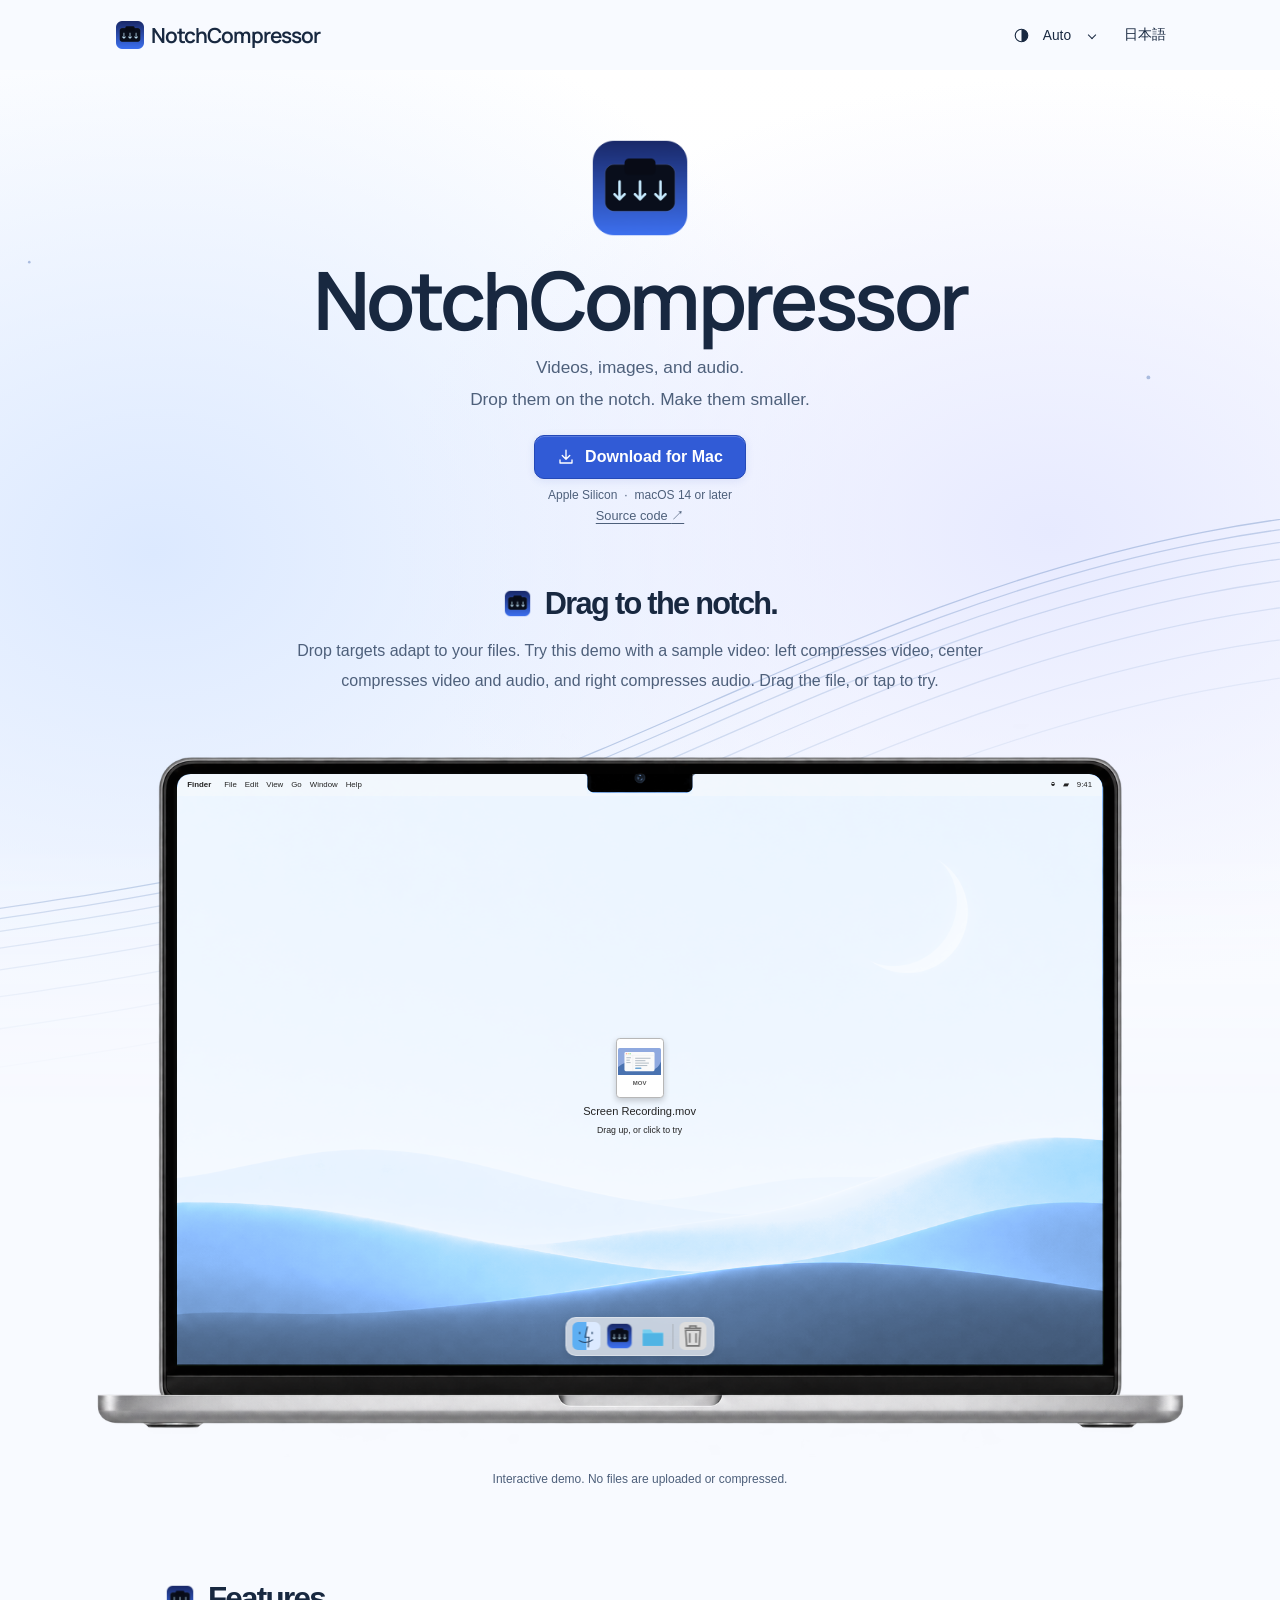
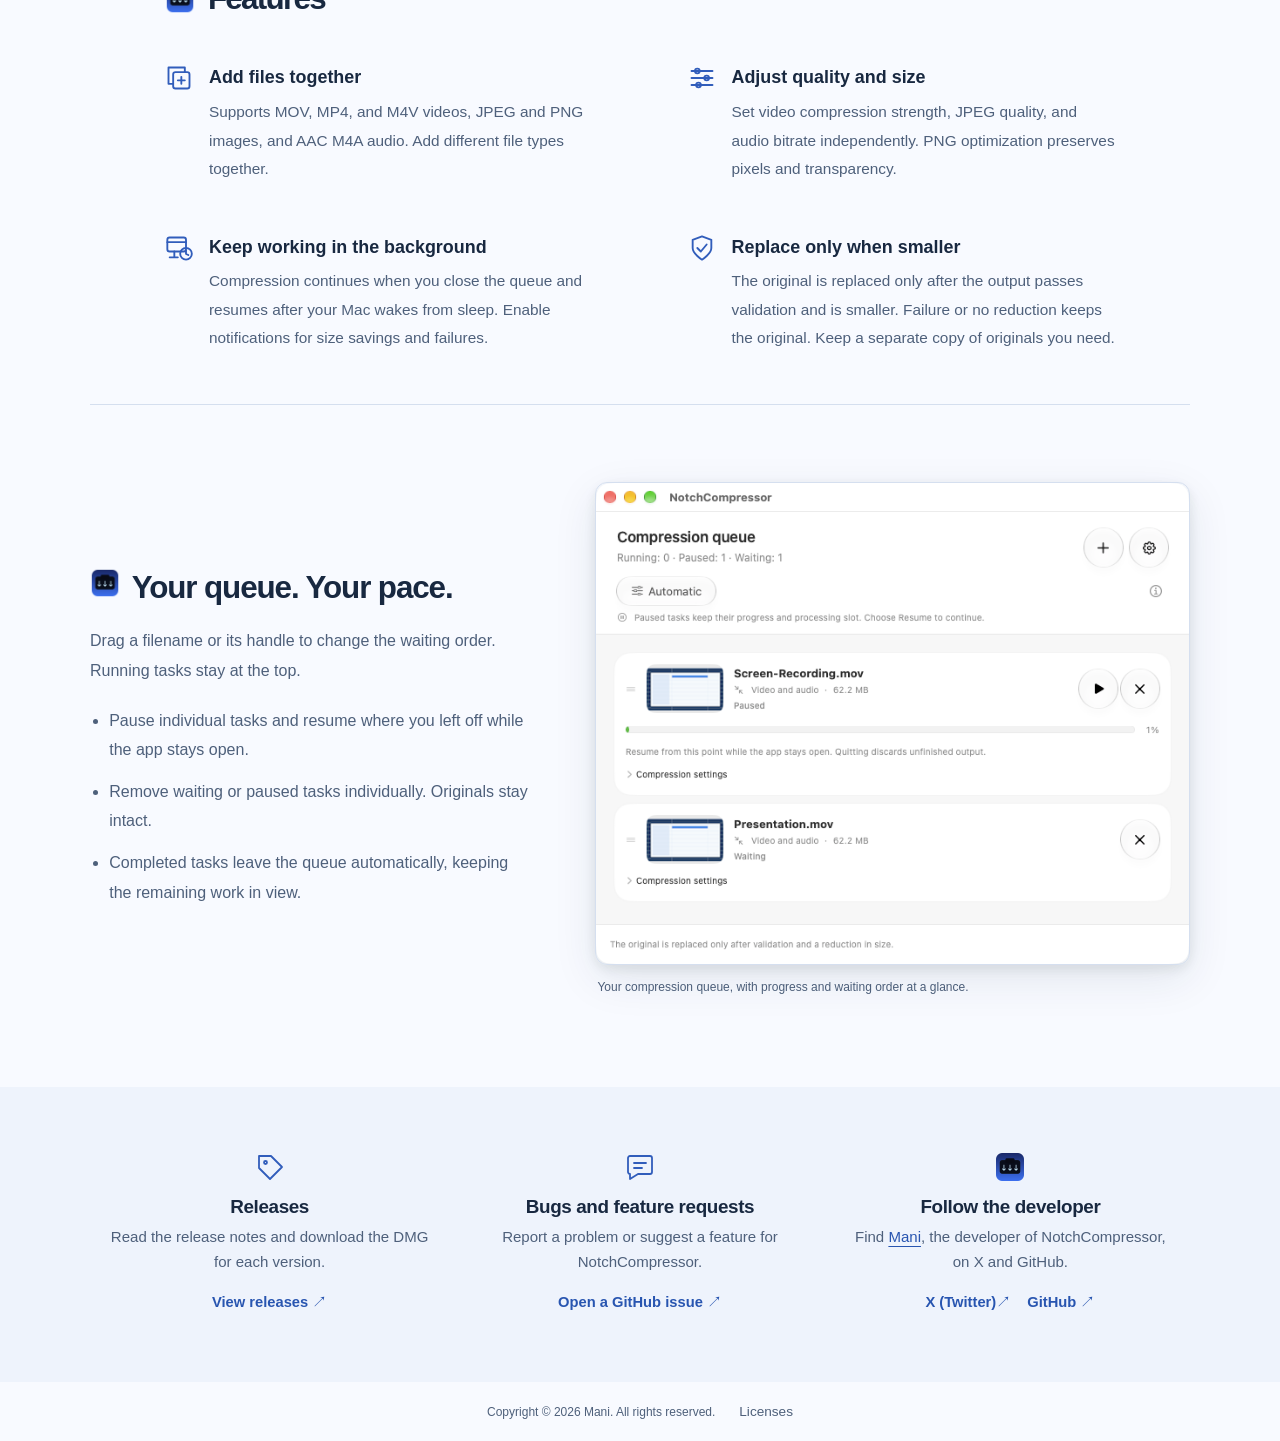
==== commit d36ddb3c: "site: keep English hero sentences together at line breaks" ====
--- a/site/index.html
+++ b/site/index.html
@@ -5,7 +5,7 @@
 <title data-i18n="0">NotchCompressor — 動画も、画像も、音声も。ノッチから小さく。</title><meta content="動画・画像・音声をノッチへドロップして圧縮。MOV・MP4・M4V、JPEG・PNG、AAC音声のM4Aに対応するMacアプリ。" data-i18n="1" name="description"/>
 <link href="https://mani1261790.github.io/NotchCompressor/" rel="canonical"/>
 <meta content="website" property="og:type"/><meta content="NotchCompressor — 動画も、画像も、音声も。ノッチから小さく。" data-i18n="2" property="og:title"/><meta content="動画・画像・音声をノッチへドロップして圧縮。MOV・MP4・M4V、JPEG・PNG、AAC音声のM4Aに対応するMacアプリ。" data-i18n="3" property="og:description"/><meta content="https://mani1261790.github.io/NotchCompressor/" property="og:url"/><meta content="https://mani1261790.github.io/NotchCompressor/assets/icon.png" property="og:image"/><link href="sitemap.xml" rel="sitemap" type="application/xml"/><meta content="light dark" name="color-scheme"/>
-<link href="assets/icon.png" rel="icon"/><link href="style.css?v=blue-theme-1" rel="stylesheet"/><script>try{const t=localStorage.getItem('notchcompressor-appearance');if(t==='light'||t==='dark')document.documentElement.dataset.theme=t}catch{}</script><script defer="" src="language.js?v=single-page-1"></script><script defer="" src="site.js?v=single-page-1"></script><link href="demo.css?v=blue-theme-1" rel="stylesheet"/></head>
+<link href="assets/icon.png" rel="icon"/><link href="style.css?v=hero-phrases-2" rel="stylesheet"/><script>try{const t=localStorage.getItem('notchcompressor-appearance');if(t==='light'||t==='dark')document.documentElement.dataset.theme=t}catch{}</script><script defer="" src="language.js?v=single-page-1"></script><script defer="" src="site.js?v=queue-appearance-2"></script><link href="demo.css?v=responsive-copy-3" rel="stylesheet"/></head>
 <body><a class="skip" data-i18n="4" href="#main">本文へ</a>
 <header><nav aria-label="メイン" data-i18n="5"><a class="brand" href="./"><img alt="" height="32" src="assets/icon.png" width="32"/>NotchCompressor</a><div class="nav-end"><label class="appearance"><svg aria-hidden="true" height="17" viewbox="0 0 20 20" width="17"><circle cx="10" cy="10" fill="none" r="7.4" stroke="currentColor" stroke-width="1.3"></circle><path d="M10 2.6a7.4 7.4 0 0 1 0 14.8z" fill="currentColor"></path></svg><span aria-hidden="true" class="appearance-value" hidden=""></span><select aria-label="ページの外観" data-i18n="6" id="appearance"><option data-i18n="7" value="auto">自動</option><option data-i18n="8" value="light">ライト</option><option data-i18n="9" value="dark">ダーク</option></select></label><button class="language" hidden="" lang="en" type="button">English</button></div></nav></header>
 <main id="main">
@@ -13,12 +13,12 @@
 <section aria-labelledby="hero-title" class="hero">
 <img alt="" class="appicon" height="96" src="assets/icon.png" width="96"/>
 <h1 id="hero-title">NotchCompressor</h1>
-<p class="intro" data-i18n="10">動画も、画像も、音声も。<br/>ノッチへドロップして、手軽に小さく。</p>
+<p class="intro" data-i18n="10">動画も、画像も、音声も。<br/><span class="intro-phrase" data-i18n="75">ノッチへドロップして、</span> <span class="intro-phrase" data-i18n="76">手軽に小さく。</span></p>
 <a class="download" data-i18n="11" href="https://github.com/mani1261790/NotchCompressor/releases/download/v0.2.0/NotchCompressor-0.2.0-arm64-ja.dmg"><svg aria-hidden="true" fill="none" height="18" stroke="currentColor" stroke-linecap="round" stroke-linejoin="round" stroke-width="1.8" viewbox="0 0 24 24" width="18"><path d="M12 3v12m-5-5 5 5 5-5M4 16v4h16v-4"></path></svg><span data-i18n="12">Mac版をダウンロード</span></a>
 <p class="spec" data-i18n="13">Apple Silicon <span>·</span> macOS 14以降</p>
 <a class="source" data-i18n="14" href="https://github.com/mani1261790/NotchCompressor">ソースコード <span aria-hidden="true">↗</span></a>
 </section>
-<section aria-label="操作デモ" class="tour" data-i18n="15"><div class="demo-intro">
+<section aria-label="操作デモ" class="drop-demo" data-i18n="15"><div class="demo-intro">
 <article><h2 class="section-title" data-i18n="16">ノッチへドロップ。</h2><p data-i18n="17">ファイルの種類に合わせてドロップ領域が変わります。このデモではサンプル動画を使い、左で映像、中央で映像と音声、右で音声を圧縮します。ドラッグ、またはタップして試せます。</p></article>
 </div><figure class="showcase">
 <div class="machine">
@@ -62,4 +62,4 @@
 </section>
 </main>
 <footer class="copyright"><small>Copyright © 2026 Mani. All rights reserved.</small><a data-i18n="72" href="licenses/">ライセンス</a></footer>
-<script id="english-copy" type="application/json">[{"id": "0", "texts": [[0, "NotchCompressor — Videos, images, and audio. Smaller, from your notch."]], "attributes": {}}, {"id": "1", "texts": [], "attributes": {"content": "Compress videos, images, and audio from your Mac’s notch. Supports MOV, MP4, M4V, JPEG, PNG, and AAC M4A files."}}, {"id": "2", "texts": [], "attributes": {"content": "NotchCompressor — Videos, images, and audio. Smaller, from your notch."}}, {"id": "3", "texts": [], "attributes": {"content": "Compress videos, images, and audio from your Mac’s notch. Supports MOV, MP4, M4V, JPEG, PNG, and AAC M4A files."}}, {"id": "4", "texts": [[0, "Skip to content"]], "attributes": {}}, {"id": "5", "texts": [], "attributes": {"aria-label": "Main navigation"}}, {"id": "6", "texts": [], "attributes": {"aria-label": "Page appearance"}}, {"id": "7", "texts": [[0, "Auto"]], "attributes": {}}, {"id": "8", "texts": [[0, "Light"]], "attributes": {}}, {"id": "9", "texts": [[0, "Dark"]], "attributes": {}}, {"id": "10", "texts": [[0, "Videos, images, and audio."], [2, "Drop them on the notch. Make them smaller."]], "attributes": {}}, {"id": "11", "texts": [], "attributes": {"href": "https://github.com/mani1261790/NotchCompressor/releases/download/v0.2.0/NotchCompressor-0.2.0-arm64-en.dmg"}}, {"id": "12", "texts": [[0, "Download for Mac"]], "attributes": {}}, {"id": "13", "texts": [[0, "Apple Silicon "], [2, " macOS 14 or later"]], "attributes": {}}, {"id": "14", "texts": [[0, "Source code "]], "attributes": {}}, {"id": "15", "texts": [], "attributes": {"aria-label": "Interactive demo"}}, {"id": "16", "texts": [[0, "Drag to the notch."]], "attributes": {}}, {"id": "17", "texts": [[0, "Drop targets adapt to your files. Try this demo with a sample video: left compresses video, center compresses video and audio, and right compresses audio. Drag the file, or tap to try."]], "attributes": {}}, {"id": "18", "texts": [[0, "File　Edit　View　Go　Window　Help"]], "attributes": {}}, {"id": "19", "texts": [], "attributes": {"aria-label": "Video only"}}, {"id": "20", "texts": [[0, "Video only"]], "attributes": {}}, {"id": "21", "texts": [[0, "Keep audio"]], "attributes": {}}, {"id": "22", "texts": [], "attributes": {"aria-label": "Video and audio"}}, {"id": "23", "texts": [[0, "Video and audio"]], "attributes": {}}, {"id": "24", "texts": [[0, "Compress both"]], "attributes": {}}, {"id": "25", "texts": [], "attributes": {"aria-label": "Audio only"}}, {"id": "26", "texts": [[0, "Audio only"]], "attributes": {}}, {"id": "27", "texts": [[0, "Keep video"]], "attributes": {}}, {"id": "28", "texts": [[0, "Drop to compress · Replace only if smaller and validated"]], "attributes": {}}, {"id": "29", "texts": [[0, "Screen Recording.mov"]], "attributes": {}}, {"id": "30", "texts": [[0, "Drag up, or click to try"]], "attributes": {}}, {"id": "31", "texts": [[0, "Compression queue"]], "attributes": {}}, {"id": "32", "texts": [], "attributes": {"aria-label": "Restart demo", "title": "Restart demo"}}, {"id": "33", "texts": [], "attributes": {"aria-label": "Show compression settings"}}, {"id": "34", "texts": [[1, "Automatic"]], "attributes": {}}, {"id": "35", "texts": [[0, "Interactive demo"]], "attributes": {}}, {"id": "36", "texts": [[0, "Screen Recording.mov"]], "attributes": {}}, {"id": "37", "texts": [], "attributes": {"aria-label": "Pause"}}, {"id": "38", "texts": [], "attributes": {"aria-label": "Remove task"}}, {"id": "39", "texts": [], "attributes": {"aria-label": "Compression progress (demo)"}}, {"id": "40", "texts": [[0, "Resume from this point while the app stays open."]], "attributes": {}}, {"id": "41", "texts": [[0, "Compression settings"]], "attributes": {}}, {"id": "42", "texts": [[0, "Balanced · HEVC video · AAC audio"]], "attributes": {}}, {"id": "43", "texts": [[0, "Add files to get started"]], "attributes": {}}, {"id": "44", "texts": [[0, "Completed tasks leave the queue automatically."]], "attributes": {}}, {"id": "45", "texts": [[0, "The original is replaced only after validation and a reduction in size."]], "attributes": {}}, {"id": "46", "texts": [[0, "Interactive demo. No files are uploaded or compressed."]], "attributes": {}}, {"id": "47", "texts": [[0, "Features"]], "attributes": {}}, {"id": "48", "texts": [[0, "Add files together"]], "attributes": {}}, {"id": "49", "texts": [[0, "Supports MOV, MP4, and M4V videos, JPEG and PNG images, and AAC M4A audio. Add different file types together."]], "attributes": {}}, {"id": "50", "texts": [[0, "Adjust quality and size"]], "attributes": {}}, {"id": "51", "texts": [[0, "Set video compression strength, JPEG quality, and audio bitrate independently. PNG optimization preserves pixels and transparency."]], "attributes": {}}, {"id": "52", "texts": [[0, "Keep working in the background"]], "attributes": {}}, {"id": "53", "texts": [[0, "Compression continues when you close the queue and resumes after your Mac wakes from sleep. Enable notifications for size savings and failures."]], "attributes": {}}, {"id": "54", "texts": [[0, "Replace only when smaller"]], "attributes": {}}, {"id": "55", "texts": [[0, "The original is replaced only after the output passes validation and is smaller. Failure or no reduction keeps the original. Keep a separate copy of originals you need."]], "attributes": {}}, {"id": "56", "texts": [[0, "Your queue. Your pace."]], "attributes": {}}, {"id": "57", "texts": [[0, "Drag a filename or its handle to change the waiting order. Running tasks stay at the top."]], "attributes": {}}, {"id": "58", "texts": [[0, "Pause individual tasks and resume where you left off while the app stays open."]], "attributes": {}}, {"id": "59", "texts": [[0, "Remove waiting or paused tasks individually. Originals stay intact."]], "attributes": {}}, {"id": "60", "texts": [[0, "Completed tasks leave the queue automatically, keeping the remaining work in view."]], "attributes": {}}, {"id": "61", "texts": [], "attributes": {"alt": "Compression queue showing a paused video, its progress, a waiting video, and individual resume and remove controls.", "src": "assets/queue-window-en.png"}}, {"id": "62", "texts": [[0, "Your compression queue, with progress and waiting order at a glance."]], "attributes": {}}, {"id": "63", "texts": [], "attributes": {"aria-label": "Releases, feedback, and developer"}}, {"id": "64", "texts": [[0, "Releases"]], "attributes": {}}, {"id": "65", "texts": [[0, "Read the release notes and download the DMG for each version."]], "attributes": {}}, {"id": "66", "texts": [[0, "View releases ↗"]], "attributes": {}}, {"id": "67", "texts": [[0, "Bugs and feature requests"]], "attributes": {}}, {"id": "68", "texts": [[0, "Report a problem or suggest a feature for NotchCompressor."]], "attributes": {}}, {"id": "69", "texts": [[0, "Open a GitHub issue ↗"]], "attributes": {}}, {"id": "70", "texts": [[0, "Follow the developer"]], "attributes": {}}, {"id": "71", "texts": [[0, "Find "], [2, ", the developer of NotchCompressor, on X and GitHub."]], "attributes": {}}, {"id": "72", "texts": [[0, "Licenses"]], "attributes": {}}, {"id": "73", "texts": [[0, "X (Twitter)↗"]], "attributes": {}}, {"id": "74", "texts": [], "attributes": {"href": "assets/queue-window-en.png"}}]</script></body></html>
+<script id="english-copy" type="application/json">[{"id": "0", "texts": [[0, "NotchCompressor — Videos, images, and audio. Smaller, from your notch."]], "attributes": {}}, {"id": "1", "texts": [], "attributes": {"content": "Compress videos, images, and audio from your Mac’s notch. Supports MOV, MP4, M4V, JPEG, PNG, and AAC M4A files."}}, {"id": "2", "texts": [], "attributes": {"content": "NotchCompressor — Videos, images, and audio. Smaller, from your notch."}}, {"id": "3", "texts": [], "attributes": {"content": "Compress videos, images, and audio from your Mac’s notch. Supports MOV, MP4, M4V, JPEG, PNG, and AAC M4A files."}}, {"id": "4", "texts": [[0, "Skip to content"]], "attributes": {}}, {"id": "5", "texts": [], "attributes": {"aria-label": "Main navigation"}}, {"id": "6", "texts": [], "attributes": {"aria-label": "Page appearance"}}, {"id": "7", "texts": [[0, "Auto"]], "attributes": {}}, {"id": "8", "texts": [[0, "Light"]], "attributes": {}}, {"id": "9", "texts": [[0, "Dark"]], "attributes": {}}, {"id": "10", "texts": [[0, "Videos, images, and audio."]], "attributes": {}}, {"id": "11", "texts": [], "attributes": {"href": "https://github.com/mani1261790/NotchCompressor/releases/download/v0.2.0/NotchCompressor-0.2.0-arm64-en.dmg"}}, {"id": "12", "texts": [[0, "Download for Mac"]], "attributes": {}}, {"id": "13", "texts": [[0, "Apple Silicon "], [2, " macOS 14 or later"]], "attributes": {}}, {"id": "14", "texts": [[0, "Source code "]], "attributes": {}}, {"id": "15", "texts": [], "attributes": {"aria-label": "Interactive demo"}}, {"id": "16", "texts": [[0, "Drag to the notch."]], "attributes": {}}, {"id": "17", "texts": [[0, "Drop targets adapt to your files. Try this demo with a sample video: left compresses video, center compresses video and audio, and right compresses audio. Drag the file, or tap to try."]], "attributes": {}}, {"id": "18", "texts": [[0, "File　Edit　View　Go　Window　Help"]], "attributes": {}}, {"id": "19", "texts": [], "attributes": {"aria-label": "Video only"}}, {"id": "20", "texts": [[0, "Video only"]], "attributes": {}}, {"id": "21", "texts": [[0, "Keep audio"]], "attributes": {}}, {"id": "22", "texts": [], "attributes": {"aria-label": "Video and audio"}}, {"id": "23", "texts": [[0, "Video and audio"]], "attributes": {}}, {"id": "24", "texts": [[0, "Compress both"]], "attributes": {}}, {"id": "25", "texts": [], "attributes": {"aria-label": "Audio only"}}, {"id": "26", "texts": [[0, "Audio only"]], "attributes": {}}, {"id": "27", "texts": [[0, "Keep video"]], "attributes": {}}, {"id": "28", "texts": [[0, "Drop to compress · Replace only if smaller and validated"]], "attributes": {}}, {"id": "29", "texts": [[0, "Screen Recording.mov"]], "attributes": {}}, {"id": "30", "texts": [[0, "Drag up, or click to try"]], "attributes": {}}, {"id": "31", "texts": [[0, "Compression queue"]], "attributes": {}}, {"id": "32", "texts": [], "attributes": {"aria-label": "Restart demo", "title": "Restart demo"}}, {"id": "33", "texts": [], "attributes": {"aria-label": "Show compression settings"}}, {"id": "34", "texts": [[1, "Automatic"]], "attributes": {}}, {"id": "35", "texts": [[0, "Interactive demo"]], "attributes": {}}, {"id": "36", "texts": [[0, "Screen Recording.mov"]], "attributes": {}}, {"id": "37", "texts": [], "attributes": {"aria-label": "Pause"}}, {"id": "38", "texts": [], "attributes": {"aria-label": "Remove task"}}, {"id": "39", "texts": [], "attributes": {"aria-label": "Compression progress (demo)"}}, {"id": "40", "texts": [[0, "Resume from this point while the app stays open."]], "attributes": {}}, {"id": "41", "texts": [[0, "Compression settings"]], "attributes": {}}, {"id": "42", "texts": [[0, "Balanced · HEVC video · AAC audio"]], "attributes": {}}, {"id": "43", "texts": [[0, "Add files to get started"]], "attributes": {}}, {"id": "44", "texts": [[0, "Completed tasks leave the queue automatically."]], "attributes": {}}, {"id": "45", "texts": [[0, "The original is replaced only after validation and a reduction in size."]], "attributes": {}}, {"id": "46", "texts": [[0, "Interactive demo. No files are uploaded or compressed."]], "attributes": {}}, {"id": "47", "texts": [[0, "Features"]], "attributes": {}}, {"id": "48", "texts": [[0, "Add files together"]], "attributes": {}}, {"id": "49", "texts": [[0, "Supports MOV, MP4, and M4V videos, JPEG and PNG images, and AAC M4A audio. Add different file types together."]], "attributes": {}}, {"id": "50", "texts": [[0, "Adjust quality and size"]], "attributes": {}}, {"id": "51", "texts": [[0, "Set video compression strength, JPEG quality, and audio bitrate independently. PNG optimization preserves pixels and transparency."]], "attributes": {}}, {"id": "52", "texts": [[0, "Keep working in the background"]], "attributes": {}}, {"id": "53", "texts": [[0, "Compression continues when you close the queue and resumes after your Mac wakes from sleep. Enable notifications for size savings and failures."]], "attributes": {}}, {"id": "54", "texts": [[0, "Replace only when smaller"]], "attributes": {}}, {"id": "55", "texts": [[0, "The original is replaced only after the output passes validation and is smaller. Failure or no reduction keeps the original. Keep a separate copy of originals you need."]], "attributes": {}}, {"id": "56", "texts": [[0, "Your queue. Your pace."]], "attributes": {}}, {"id": "57", "texts": [[0, "Drag a filename or its handle to change the waiting order. Running tasks stay at the top."]], "attributes": {}}, {"id": "58", "texts": [[0, "Pause individual tasks and resume where you left off while the app stays open."]], "attributes": {}}, {"id": "59", "texts": [[0, "Remove waiting or paused tasks individually. Originals stay intact."]], "attributes": {}}, {"id": "60", "texts": [[0, "Completed tasks leave the queue automatically, keeping the remaining work in view."]], "attributes": {}}, {"id": "61", "texts": [], "attributes": {"alt": "Compression queue showing a paused video, its progress, a waiting video, and individual resume and remove controls.", "src": "assets/queue-window-en.png"}}, {"id": "62", "texts": [[0, "Your compression queue, with progress and waiting order at a glance."]], "attributes": {}}, {"id": "63", "texts": [], "attributes": {"aria-label": "Releases, feedback, and developer"}}, {"id": "64", "texts": [[0, "Releases"]], "attributes": {}}, {"id": "65", "texts": [[0, "Read the release notes and download the DMG for each version."]], "attributes": {}}, {"id": "66", "texts": [[0, "View releases ↗"]], "attributes": {}}, {"id": "67", "texts": [[0, "Bugs and feature requests"]], "attributes": {}}, {"id": "68", "texts": [[0, "Report a problem or suggest a feature for NotchCompressor."]], "attributes": {}}, {"id": "69", "texts": [[0, "Open a GitHub issue ↗"]], "attributes": {}}, {"id": "70", "texts": [[0, "Follow the developer"]], "attributes": {}}, {"id": "71", "texts": [[0, "Find "], [2, ", the developer of NotchCompressor, on X and GitHub."]], "attributes": {}}, {"id": "72", "texts": [[0, "Licenses"]], "attributes": {}}, {"id": "73", "texts": [[0, "X (Twitter)↗"]], "attributes": {}}, {"id": "74", "texts": [], "attributes": {"href": "assets/queue-window-en.png"}}, {"id": "75", "texts": [[0, "Drop them on the notch."]], "attributes": {}}, {"id": "76", "texts": [[0, "Make them smaller."]], "attributes": {}}]</script></body></html>
--- a/site/style.css
+++ b/site/style.css
@@ -194,3 +194,6 @@
 .housing .mac-menus{gap:1.05cqw}
 .housing .mac-dock{bottom:.8%;gap:.35cqw;padding:.3cqw .5cqw .5cqw}
 .housing .mac-dock .dock-folder,.housing .mac-dock .dock-terminal{width:3.2cqw;height:3.2cqw}
+
+/* Keep hero sentences together, as in Lunamo’s phrase-based introduction. */
+.hero .intro-phrase{display:inline-block}
--- a/site/demo.css
+++ b/site/demo.css
@@ -1,12 +1,16 @@
 /* Stationary device, with its original wallpaper visible beneath the UI. */
 .hero .preview-notice{max-width:46rem;margin:20px auto 16px;font-size:.85rem;line-height:1.7;color:var(--muted)}
 .skip{position:fixed;top:-100px;left:12px;z-index:20;background:var(--page);padding:12px}.skip:focus{top:12px}
-.tour{display:block;width:min(1100px,96%);height:auto}
+/* Keep the interactive demo independent of the template’s two-column tour. */
+.drop-demo{display:block;width:96%;max-width:1100px;min-width:0;height:auto;margin-inline:auto}
 .demo-intro{width:min(700px,88%);margin:0 auto 28px;text-align:center}
 .demo-intro h2{justify-content:center;font-size:clamp(1.4rem,2.4vw,2.2rem)}
-.demo-intro p{color:var(--muted);line-height:1.85;margin-top:14px;text-wrap:pretty}
-.tour .showcase{position:relative;top:auto;max-width:none}
-.tour .face,.tour .housing,.tour .machine::after{transform:none;opacity:1}
+.demo-intro p{width:100%;max-width:none;color:var(--muted);line-height:1.85;margin-top:14px;text-wrap:wrap}
+/* Match Lunamo: paragraph line balancing is only for wide layouts. */
+@media(min-width:960px){.demo-intro p{text-wrap:pretty}}
+.drop-demo .showcase{display:block;position:relative;top:auto;width:100%;min-width:0;max-width:none;margin:0;grid-area:auto}
+.drop-demo .machine{width:100%;min-width:0}
+.drop-demo .face,.drop-demo .housing,.drop-demo .machine::after{transform:none;opacity:1}
 .face{inset:6.934% auto auto 7.943%;width:84.115%;pointer-events:auto}
 .housing .screen-slot{inset:0;width:100%}.screen{container-type:inline-size;filter:none}
 .demo-screen{position:relative;aspect-ratio:1292/824;overflow:hidden;border-radius:1.4cqw;background:transparent;color:light-dark(#242424,#f0f0f0);font:400 1.05cqw/1.5 -apple-system,BlinkMacSystemFont,sans-serif}
@@ -54,9 +58,9 @@
 @media(max-width:400px){header .brand{font-size:.8rem}.nav-end{gap:6px}header .brand img{width:24px;height:24px}.appearance-value{font-size:.75rem;inline-size:2.8em}header .language{font-size:.75rem}}
 /* On phones, crop the same mock desktop rather than shrink the touch targets. */
 @media(max-width:600px){
- .tour{width:94%}.demo-intro{width:94%;margin-bottom:22px;text-align:left}.demo-intro h2{justify-content:flex-start}.demo-intro p{font-size:.94rem}
+ .demo-intro{width:100%;padding-inline:4%;margin-bottom:22px;text-align:left}.demo-intro h2{justify-content:flex-start}.demo-intro p{font-size:.94rem}
  .machine{aspect-ratio:auto;height:440px;border:4px solid #252b28;border-radius:16px;overflow:hidden;background:#252b28}
- .housing{display:none}.tour .face{width:680px;inset:0 auto auto 50%;transform:translateX(-50%)}
+ .housing{display:none}.drop-demo .face{width:680px;inset:0 auto auto 50%;transform:translateX(-50%)}
  .demo-screen{border-radius:0;background:url(assets/lunamo-laptop-light-v2.png) 50% 35.5%/118.89% auto}
  :root[data-theme=dark] .demo-screen{background-image:url(assets/lunamo-laptop-dark-v2.png)}
  .demo-menu-left{visibility:hidden}.demo-workspace{inset:18cqw 0 8cqw}
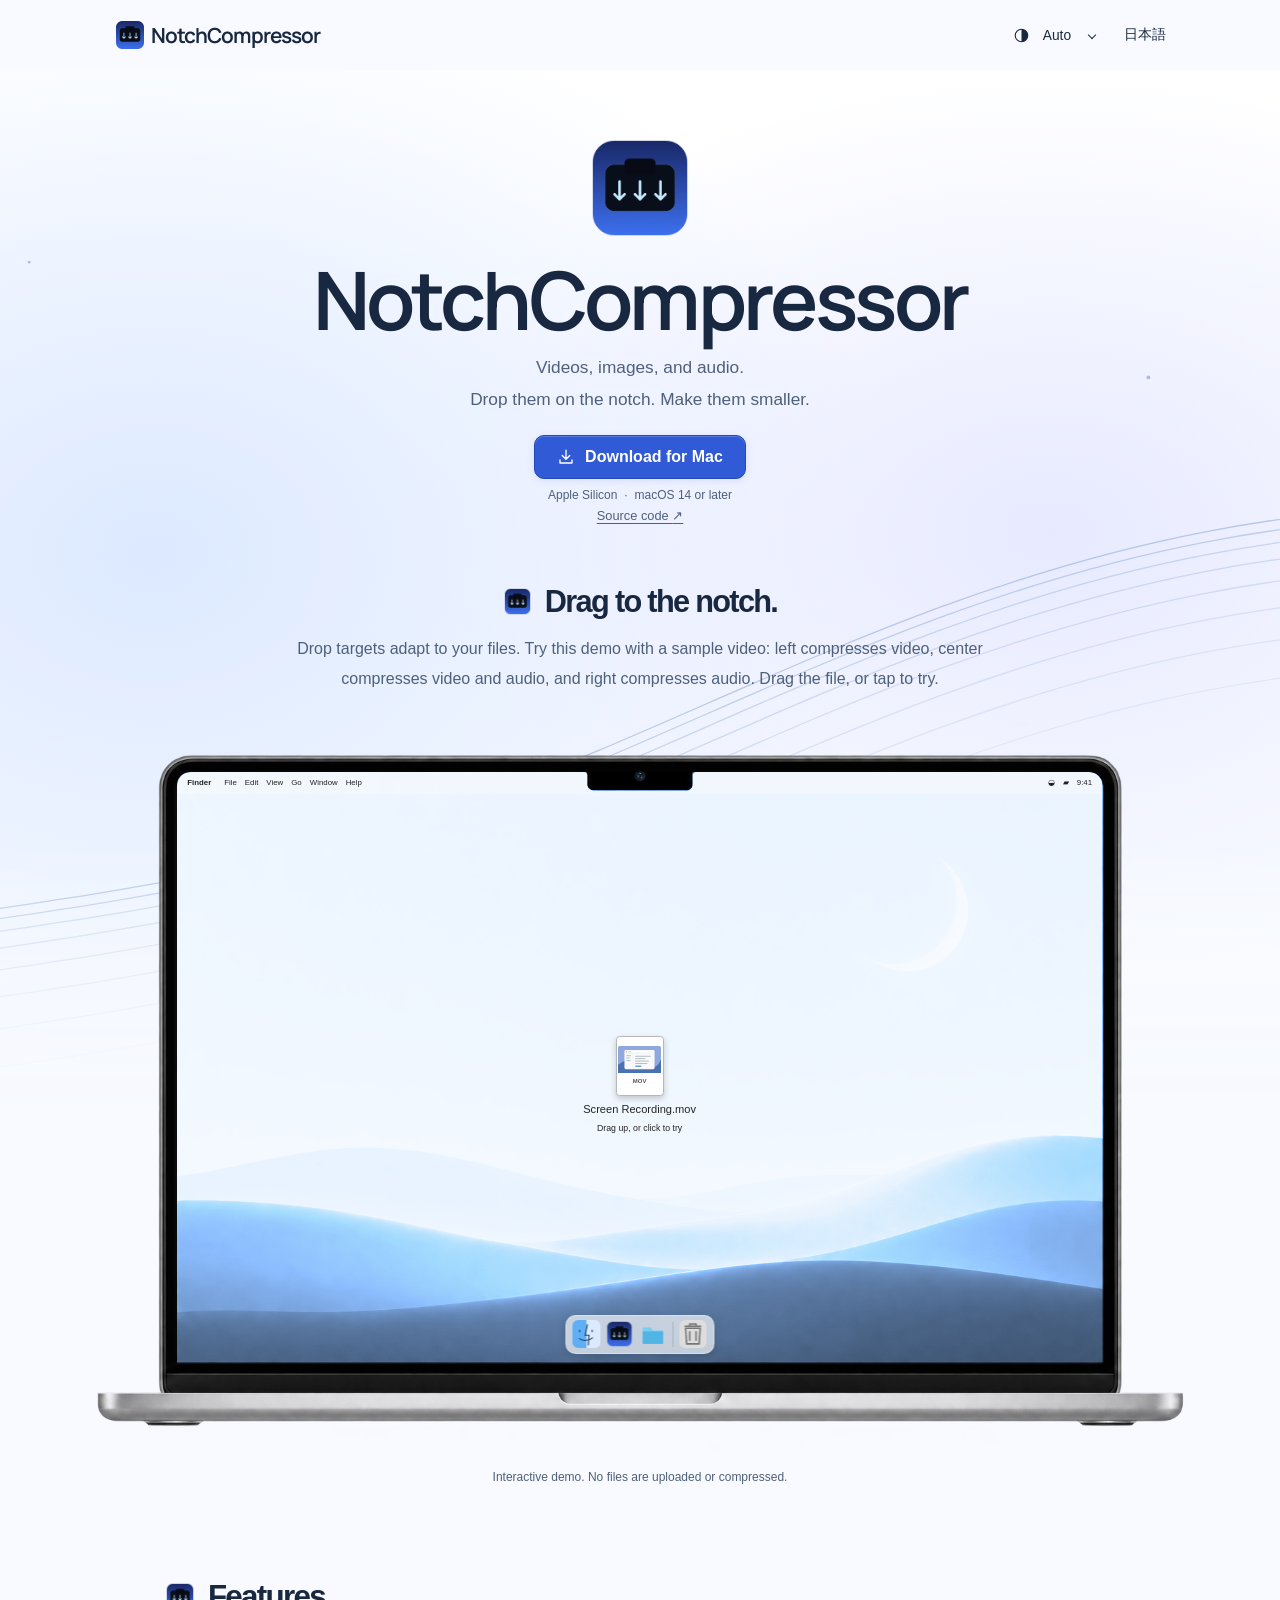
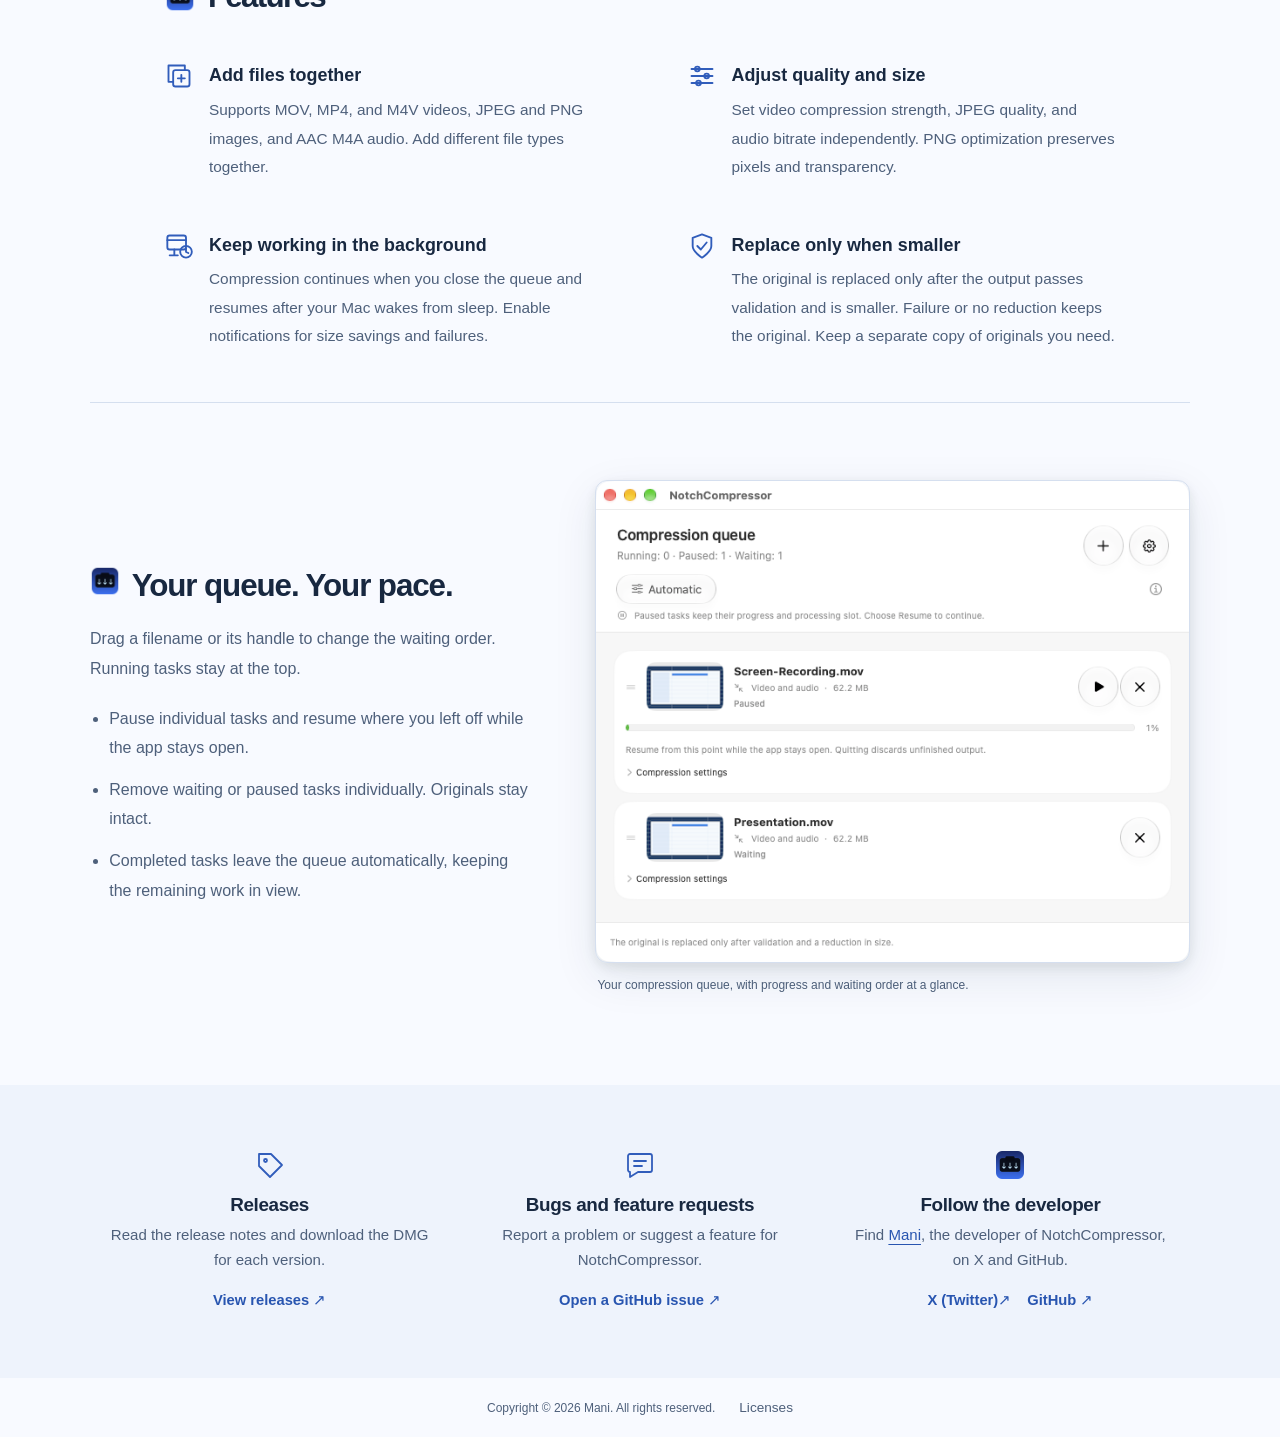
==== commit 2f0854f6: "release: prepare 0.2.1 and add branded social sharing card" ====
--- a/site/index.html
+++ b/site/index.html
@@ -4,8 +4,22 @@
 <head><meta charset="utf-8"/><meta content="width=device-width,initial-scale=1" name="viewport"/>
 <title data-i18n="0">NotchCompressor — 動画も、画像も、音声も。ノッチから小さく。</title><meta content="動画・画像・音声をノッチへドロップして圧縮。MOV・MP4・M4V、JPEG・PNG、AAC音声のM4Aに対応するMacアプリ。" data-i18n="1" name="description"/>
 <link href="https://mani1261790.github.io/NotchCompressor/" rel="canonical"/>
-<meta content="website" property="og:type"/><meta content="NotchCompressor — 動画も、画像も、音声も。ノッチから小さく。" data-i18n="2" property="og:title"/><meta content="動画・画像・音声をノッチへドロップして圧縮。MOV・MP4・M4V、JPEG・PNG、AAC音声のM4Aに対応するMacアプリ。" data-i18n="3" property="og:description"/><meta content="https://mani1261790.github.io/NotchCompressor/" property="og:url"/><meta content="https://mani1261790.github.io/NotchCompressor/assets/icon.png" property="og:image"/><link href="sitemap.xml" rel="sitemap" type="application/xml"/><meta content="light dark" name="color-scheme"/>
-<link href="assets/icon.png" rel="icon"/><link href="style.css?v=hero-phrases-2" rel="stylesheet"/><script>try{const t=localStorage.getItem('notchcompressor-appearance');if(t==='light'||t==='dark')document.documentElement.dataset.theme=t}catch{}</script><script defer="" src="language.js?v=single-page-1"></script><script defer="" src="site.js?v=queue-appearance-2"></script><link href="demo.css?v=responsive-copy-3" rel="stylesheet"/></head>
+<meta content="website" property="og:type"/><meta content="NotchCompressor — 動画も、画像も、音声も。ノッチから小さく。" data-i18n="2" property="og:title"/><meta content="動画・画像・音声をノッチへドロップして圧縮。MOV・MP4・M4V、JPEG・PNG、AAC音声のM4Aに対応するMacアプリ。" data-i18n="3" property="og:description"/><meta content="https://mani1261790.github.io/NotchCompressor/" property="og:url"/><meta content="https://mani1261790.github.io/NotchCompressor/assets/notchcompressor-wordmark-card.png" property="og:image"/><link href="sitemap.xml" rel="sitemap" type="application/xml"/><meta content="light dark" name="color-scheme"/>
+
+<meta property="og:site_name" content="NotchCompressor"/>
+<meta property="og:locale" content="ja_JP"/>
+<meta property="og:locale:alternate" content="en_US"/>
+<meta property="og:image:type" content="image/png"/>
+<meta property="og:image:width" content="1200"/>
+<meta property="og:image:height" content="600"/>
+<meta property="og:image:alt" content="NotchCompressorのアプリアイコンとロゴ"/>
+<meta name="twitter:card" content="summary_large_image"/>
+<meta name="twitter:creator" content="@mani124124"/>
+<meta name="twitter:title" content="NotchCompressor — 動画も、画像も、音声も。ノッチから小さく。"/>
+<meta name="twitter:description" content="動画・画像・音声をノッチへドロップして圧縮するMacアプリ。"/>
+<meta name="twitter:image" content="https://mani1261790.github.io/NotchCompressor/assets/notchcompressor-wordmark-card.png"/>
+<meta name="twitter:image:alt" content="NotchCompressorのアプリアイコンとロゴ"/>
+<link href="assets/icon.png" rel="icon"/><link href="style.css?v=hero-phrases-2" rel="stylesheet"/><script>try{const t=localStorage.getItem('notchcompressor-appearance');if(t==='light'||t==='dark')document.documentElement.dataset.theme=t}catch{}</script><script defer="" src="language.js?v=social-card-1"></script><script defer="" src="site.js?v=queue-appearance-2"></script><link href="demo.css?v=responsive-copy-3" rel="stylesheet"/></head>
 <body><a class="skip" data-i18n="4" href="#main">本文へ</a>
 <header><nav aria-label="メイン" data-i18n="5"><a class="brand" href="./"><img alt="" height="32" src="assets/icon.png" width="32"/>NotchCompressor</a><div class="nav-end"><label class="appearance"><svg aria-hidden="true" height="17" viewbox="0 0 20 20" width="17"><circle cx="10" cy="10" fill="none" r="7.4" stroke="currentColor" stroke-width="1.3"></circle><path d="M10 2.6a7.4 7.4 0 0 1 0 14.8z" fill="currentColor"></path></svg><span aria-hidden="true" class="appearance-value" hidden=""></span><select aria-label="ページの外観" data-i18n="6" id="appearance"><option data-i18n="7" value="auto">自動</option><option data-i18n="8" value="light">ライト</option><option data-i18n="9" value="dark">ダーク</option></select></label><button class="language" hidden="" lang="en" type="button">English</button></div></nav></header>
 <main id="main">
@@ -14,7 +28,7 @@
 <img alt="" class="appicon" height="96" src="assets/icon.png" width="96"/>
 <h1 id="hero-title">NotchCompressor</h1>
 <p class="intro" data-i18n="10">動画も、画像も、音声も。<br/><span class="intro-phrase" data-i18n="75">ノッチへドロップして、</span> <span class="intro-phrase" data-i18n="76">手軽に小さく。</span></p>
-<a class="download" data-i18n="11" href="https://github.com/mani1261790/NotchCompressor/releases/download/v0.2.0/NotchCompressor-0.2.0-arm64-ja.dmg"><svg aria-hidden="true" fill="none" height="18" stroke="currentColor" stroke-linecap="round" stroke-linejoin="round" stroke-width="1.8" viewbox="0 0 24 24" width="18"><path d="M12 3v12m-5-5 5 5 5-5M4 16v4h16v-4"></path></svg><span data-i18n="12">Mac版をダウンロード</span></a>
+<a class="download" data-i18n="11" href="https://github.com/mani1261790/NotchCompressor/releases/download/v0.2.1/NotchCompressor-0.2.1-arm64-ja.dmg"><svg aria-hidden="true" fill="none" height="18" stroke="currentColor" stroke-linecap="round" stroke-linejoin="round" stroke-width="1.8" viewbox="0 0 24 24" width="18"><path d="M12 3v12m-5-5 5 5 5-5M4 16v4h16v-4"></path></svg><span data-i18n="12">Mac版をダウンロード</span></a>
 <p class="spec" data-i18n="13">Apple Silicon <span>·</span> macOS 14以降</p>
 <a class="source" data-i18n="14" href="https://github.com/mani1261790/NotchCompressor">ソースコード <span aria-hidden="true">↗</span></a>
 </section>
@@ -62,4 +76,4 @@
 </section>
 </main>
 <footer class="copyright"><small>Copyright © 2026 Mani. All rights reserved.</small><a data-i18n="72" href="licenses/">ライセンス</a></footer>
-<script id="english-copy" type="application/json">[{"id": "0", "texts": [[0, "NotchCompressor — Videos, images, and audio. Smaller, from your notch."]], "attributes": {}}, {"id": "1", "texts": [], "attributes": {"content": "Compress videos, images, and audio from your Mac’s notch. Supports MOV, MP4, M4V, JPEG, PNG, and AAC M4A files."}}, {"id": "2", "texts": [], "attributes": {"content": "NotchCompressor — Videos, images, and audio. Smaller, from your notch."}}, {"id": "3", "texts": [], "attributes": {"content": "Compress videos, images, and audio from your Mac’s notch. Supports MOV, MP4, M4V, JPEG, PNG, and AAC M4A files."}}, {"id": "4", "texts": [[0, "Skip to content"]], "attributes": {}}, {"id": "5", "texts": [], "attributes": {"aria-label": "Main navigation"}}, {"id": "6", "texts": [], "attributes": {"aria-label": "Page appearance"}}, {"id": "7", "texts": [[0, "Auto"]], "attributes": {}}, {"id": "8", "texts": [[0, "Light"]], "attributes": {}}, {"id": "9", "texts": [[0, "Dark"]], "attributes": {}}, {"id": "10", "texts": [[0, "Videos, images, and audio."]], "attributes": {}}, {"id": "11", "texts": [], "attributes": {"href": "https://github.com/mani1261790/NotchCompressor/releases/download/v0.2.0/NotchCompressor-0.2.0-arm64-en.dmg"}}, {"id": "12", "texts": [[0, "Download for Mac"]], "attributes": {}}, {"id": "13", "texts": [[0, "Apple Silicon "], [2, " macOS 14 or later"]], "attributes": {}}, {"id": "14", "texts": [[0, "Source code "]], "attributes": {}}, {"id": "15", "texts": [], "attributes": {"aria-label": "Interactive demo"}}, {"id": "16", "texts": [[0, "Drag to the notch."]], "attributes": {}}, {"id": "17", "texts": [[0, "Drop targets adapt to your files. Try this demo with a sample video: left compresses video, center compresses video and audio, and right compresses audio. Drag the file, or tap to try."]], "attributes": {}}, {"id": "18", "texts": [[0, "File　Edit　View　Go　Window　Help"]], "attributes": {}}, {"id": "19", "texts": [], "attributes": {"aria-label": "Video only"}}, {"id": "20", "texts": [[0, "Video only"]], "attributes": {}}, {"id": "21", "texts": [[0, "Keep audio"]], "attributes": {}}, {"id": "22", "texts": [], "attributes": {"aria-label": "Video and audio"}}, {"id": "23", "texts": [[0, "Video and audio"]], "attributes": {}}, {"id": "24", "texts": [[0, "Compress both"]], "attributes": {}}, {"id": "25", "texts": [], "attributes": {"aria-label": "Audio only"}}, {"id": "26", "texts": [[0, "Audio only"]], "attributes": {}}, {"id": "27", "texts": [[0, "Keep video"]], "attributes": {}}, {"id": "28", "texts": [[0, "Drop to compress · Replace only if smaller and validated"]], "attributes": {}}, {"id": "29", "texts": [[0, "Screen Recording.mov"]], "attributes": {}}, {"id": "30", "texts": [[0, "Drag up, or click to try"]], "attributes": {}}, {"id": "31", "texts": [[0, "Compression queue"]], "attributes": {}}, {"id": "32", "texts": [], "attributes": {"aria-label": "Restart demo", "title": "Restart demo"}}, {"id": "33", "texts": [], "attributes": {"aria-label": "Show compression settings"}}, {"id": "34", "texts": [[1, "Automatic"]], "attributes": {}}, {"id": "35", "texts": [[0, "Interactive demo"]], "attributes": {}}, {"id": "36", "texts": [[0, "Screen Recording.mov"]], "attributes": {}}, {"id": "37", "texts": [], "attributes": {"aria-label": "Pause"}}, {"id": "38", "texts": [], "attributes": {"aria-label": "Remove task"}}, {"id": "39", "texts": [], "attributes": {"aria-label": "Compression progress (demo)"}}, {"id": "40", "texts": [[0, "Resume from this point while the app stays open."]], "attributes": {}}, {"id": "41", "texts": [[0, "Compression settings"]], "attributes": {}}, {"id": "42", "texts": [[0, "Balanced · HEVC video · AAC audio"]], "attributes": {}}, {"id": "43", "texts": [[0, "Add files to get started"]], "attributes": {}}, {"id": "44", "texts": [[0, "Completed tasks leave the queue automatically."]], "attributes": {}}, {"id": "45", "texts": [[0, "The original is replaced only after validation and a reduction in size."]], "attributes": {}}, {"id": "46", "texts": [[0, "Interactive demo. No files are uploaded or compressed."]], "attributes": {}}, {"id": "47", "texts": [[0, "Features"]], "attributes": {}}, {"id": "48", "texts": [[0, "Add files together"]], "attributes": {}}, {"id": "49", "texts": [[0, "Supports MOV, MP4, and M4V videos, JPEG and PNG images, and AAC M4A audio. Add different file types together."]], "attributes": {}}, {"id": "50", "texts": [[0, "Adjust quality and size"]], "attributes": {}}, {"id": "51", "texts": [[0, "Set video compression strength, JPEG quality, and audio bitrate independently. PNG optimization preserves pixels and transparency."]], "attributes": {}}, {"id": "52", "texts": [[0, "Keep working in the background"]], "attributes": {}}, {"id": "53", "texts": [[0, "Compression continues when you close the queue and resumes after your Mac wakes from sleep. Enable notifications for size savings and failures."]], "attributes": {}}, {"id": "54", "texts": [[0, "Replace only when smaller"]], "attributes": {}}, {"id": "55", "texts": [[0, "The original is replaced only after the output passes validation and is smaller. Failure or no reduction keeps the original. Keep a separate copy of originals you need."]], "attributes": {}}, {"id": "56", "texts": [[0, "Your queue. Your pace."]], "attributes": {}}, {"id": "57", "texts": [[0, "Drag a filename or its handle to change the waiting order. Running tasks stay at the top."]], "attributes": {}}, {"id": "58", "texts": [[0, "Pause individual tasks and resume where you left off while the app stays open."]], "attributes": {}}, {"id": "59", "texts": [[0, "Remove waiting or paused tasks individually. Originals stay intact."]], "attributes": {}}, {"id": "60", "texts": [[0, "Completed tasks leave the queue automatically, keeping the remaining work in view."]], "attributes": {}}, {"id": "61", "texts": [], "attributes": {"alt": "Compression queue showing a paused video, its progress, a waiting video, and individual resume and remove controls.", "src": "assets/queue-window-en.png"}}, {"id": "62", "texts": [[0, "Your compression queue, with progress and waiting order at a glance."]], "attributes": {}}, {"id": "63", "texts": [], "attributes": {"aria-label": "Releases, feedback, and developer"}}, {"id": "64", "texts": [[0, "Releases"]], "attributes": {}}, {"id": "65", "texts": [[0, "Read the release notes and download the DMG for each version."]], "attributes": {}}, {"id": "66", "texts": [[0, "View releases ↗"]], "attributes": {}}, {"id": "67", "texts": [[0, "Bugs and feature requests"]], "attributes": {}}, {"id": "68", "texts": [[0, "Report a problem or suggest a feature for NotchCompressor."]], "attributes": {}}, {"id": "69", "texts": [[0, "Open a GitHub issue ↗"]], "attributes": {}}, {"id": "70", "texts": [[0, "Follow the developer"]], "attributes": {}}, {"id": "71", "texts": [[0, "Find "], [2, ", the developer of NotchCompressor, on X and GitHub."]], "attributes": {}}, {"id": "72", "texts": [[0, "Licenses"]], "attributes": {}}, {"id": "73", "texts": [[0, "X (Twitter)↗"]], "attributes": {}}, {"id": "74", "texts": [], "attributes": {"href": "assets/queue-window-en.png"}}, {"id": "75", "texts": [[0, "Drop them on the notch."]], "attributes": {}}, {"id": "76", "texts": [[0, "Make them smaller."]], "attributes": {}}]</script></body></html>
+<script id="english-copy" type="application/json">[{"id": "0", "texts": [[0, "NotchCompressor — Videos, images, and audio. Smaller, from your notch."]], "attributes": {}}, {"id": "1", "texts": [], "attributes": {"content": "Compress videos, images, and audio from your Mac’s notch. Supports MOV, MP4, M4V, JPEG, PNG, and AAC M4A files."}}, {"id": "2", "texts": [], "attributes": {"content": "NotchCompressor — Videos, images, and audio. Smaller, from your notch."}}, {"id": "3", "texts": [], "attributes": {"content": "Compress videos, images, and audio from your Mac’s notch. Supports MOV, MP4, M4V, JPEG, PNG, and AAC M4A files."}}, {"id": "4", "texts": [[0, "Skip to content"]], "attributes": {}}, {"id": "5", "texts": [], "attributes": {"aria-label": "Main navigation"}}, {"id": "6", "texts": [], "attributes": {"aria-label": "Page appearance"}}, {"id": "7", "texts": [[0, "Auto"]], "attributes": {}}, {"id": "8", "texts": [[0, "Light"]], "attributes": {}}, {"id": "9", "texts": [[0, "Dark"]], "attributes": {}}, {"id": "10", "texts": [[0, "Videos, images, and audio."]], "attributes": {}}, {"id": "11", "texts": [], "attributes": {"href": "https://github.com/mani1261790/NotchCompressor/releases/download/v0.2.1/NotchCompressor-0.2.1-arm64-en.dmg"}}, {"id": "12", "texts": [[0, "Download for Mac"]], "attributes": {}}, {"id": "13", "texts": [[0, "Apple Silicon "], [2, " macOS 14 or later"]], "attributes": {}}, {"id": "14", "texts": [[0, "Source code "]], "attributes": {}}, {"id": "15", "texts": [], "attributes": {"aria-label": "Interactive demo"}}, {"id": "16", "texts": [[0, "Drag to the notch."]], "attributes": {}}, {"id": "17", "texts": [[0, "Drop targets adapt to your files. Try this demo with a sample video: left compresses video, center compresses video and audio, and right compresses audio. Drag the file, or tap to try."]], "attributes": {}}, {"id": "18", "texts": [[0, "File　Edit　View　Go　Window　Help"]], "attributes": {}}, {"id": "19", "texts": [], "attributes": {"aria-label": "Video only"}}, {"id": "20", "texts": [[0, "Video only"]], "attributes": {}}, {"id": "21", "texts": [[0, "Keep audio"]], "attributes": {}}, {"id": "22", "texts": [], "attributes": {"aria-label": "Video and audio"}}, {"id": "23", "texts": [[0, "Video and audio"]], "attributes": {}}, {"id": "24", "texts": [[0, "Compress both"]], "attributes": {}}, {"id": "25", "texts": [], "attributes": {"aria-label": "Audio only"}}, {"id": "26", "texts": [[0, "Audio only"]], "attributes": {}}, {"id": "27", "texts": [[0, "Keep video"]], "attributes": {}}, {"id": "28", "texts": [[0, "Drop to compress · Replace only if smaller and validated"]], "attributes": {}}, {"id": "29", "texts": [[0, "Screen Recording.mov"]], "attributes": {}}, {"id": "30", "texts": [[0, "Drag up, or click to try"]], "attributes": {}}, {"id": "31", "texts": [[0, "Compression queue"]], "attributes": {}}, {"id": "32", "texts": [], "attributes": {"aria-label": "Restart demo", "title": "Restart demo"}}, {"id": "33", "texts": [], "attributes": {"aria-label": "Show compression settings"}}, {"id": "34", "texts": [[1, "Automatic"]], "attributes": {}}, {"id": "35", "texts": [[0, "Interactive demo"]], "attributes": {}}, {"id": "36", "texts": [[0, "Screen Recording.mov"]], "attributes": {}}, {"id": "37", "texts": [], "attributes": {"aria-label": "Pause"}}, {"id": "38", "texts": [], "attributes": {"aria-label": "Remove task"}}, {"id": "39", "texts": [], "attributes": {"aria-label": "Compression progress (demo)"}}, {"id": "40", "texts": [[0, "Resume from this point while the app stays open."]], "attributes": {}}, {"id": "41", "texts": [[0, "Compression settings"]], "attributes": {}}, {"id": "42", "texts": [[0, "Balanced · HEVC video · AAC audio"]], "attributes": {}}, {"id": "43", "texts": [[0, "Add files to get started"]], "attributes": {}}, {"id": "44", "texts": [[0, "Completed tasks leave the queue automatically."]], "attributes": {}}, {"id": "45", "texts": [[0, "The original is replaced only after validation and a reduction in size."]], "attributes": {}}, {"id": "46", "texts": [[0, "Interactive demo. No files are uploaded or compressed."]], "attributes": {}}, {"id": "47", "texts": [[0, "Features"]], "attributes": {}}, {"id": "48", "texts": [[0, "Add files together"]], "attributes": {}}, {"id": "49", "texts": [[0, "Supports MOV, MP4, and M4V videos, JPEG and PNG images, and AAC M4A audio. Add different file types together."]], "attributes": {}}, {"id": "50", "texts": [[0, "Adjust quality and size"]], "attributes": {}}, {"id": "51", "texts": [[0, "Set video compression strength, JPEG quality, and audio bitrate independently. PNG optimization preserves pixels and transparency."]], "attributes": {}}, {"id": "52", "texts": [[0, "Keep working in the background"]], "attributes": {}}, {"id": "53", "texts": [[0, "Compression continues when you close the queue and resumes after your Mac wakes from sleep. Enable notifications for size savings and failures."]], "attributes": {}}, {"id": "54", "texts": [[0, "Replace only when smaller"]], "attributes": {}}, {"id": "55", "texts": [[0, "The original is replaced only after the output passes validation and is smaller. Failure or no reduction keeps the original. Keep a separate copy of originals you need."]], "attributes": {}}, {"id": "56", "texts": [[0, "Your queue. Your pace."]], "attributes": {}}, {"id": "57", "texts": [[0, "Drag a filename or its handle to change the waiting order. Running tasks stay at the top."]], "attributes": {}}, {"id": "58", "texts": [[0, "Pause individual tasks and resume where you left off while the app stays open."]], "attributes": {}}, {"id": "59", "texts": [[0, "Remove waiting or paused tasks individually. Originals stay intact."]], "attributes": {}}, {"id": "60", "texts": [[0, "Completed tasks leave the queue automatically, keeping the remaining work in view."]], "attributes": {}}, {"id": "61", "texts": [], "attributes": {"alt": "Compression queue showing a paused video, its progress, a waiting video, and individual resume and remove controls.", "src": "assets/queue-window-en.png"}}, {"id": "62", "texts": [[0, "Your compression queue, with progress and waiting order at a glance."]], "attributes": {}}, {"id": "63", "texts": [], "attributes": {"aria-label": "Releases, feedback, and developer"}}, {"id": "64", "texts": [[0, "Releases"]], "attributes": {}}, {"id": "65", "texts": [[0, "Read the release notes and download the DMG for each version."]], "attributes": {}}, {"id": "66", "texts": [[0, "View releases ↗"]], "attributes": {}}, {"id": "67", "texts": [[0, "Bugs and feature requests"]], "attributes": {}}, {"id": "68", "texts": [[0, "Report a problem or suggest a feature for NotchCompressor."]], "attributes": {}}, {"id": "69", "texts": [[0, "Open a GitHub issue ↗"]], "attributes": {}}, {"id": "70", "texts": [[0, "Follow the developer"]], "attributes": {}}, {"id": "71", "texts": [[0, "Find "], [2, ", the developer of NotchCompressor, on X and GitHub."]], "attributes": {}}, {"id": "72", "texts": [[0, "Licenses"]], "attributes": {}}, {"id": "73", "texts": [[0, "X (Twitter)↗"]], "attributes": {}}, {"id": "74", "texts": [], "attributes": {"href": "assets/queue-window-en.png"}}, {"id": "75", "texts": [[0, "Drop them on the notch."]], "attributes": {}}, {"id": "76", "texts": [[0, "Make them smaller."]], "attributes": {}}]</script></body></html>
